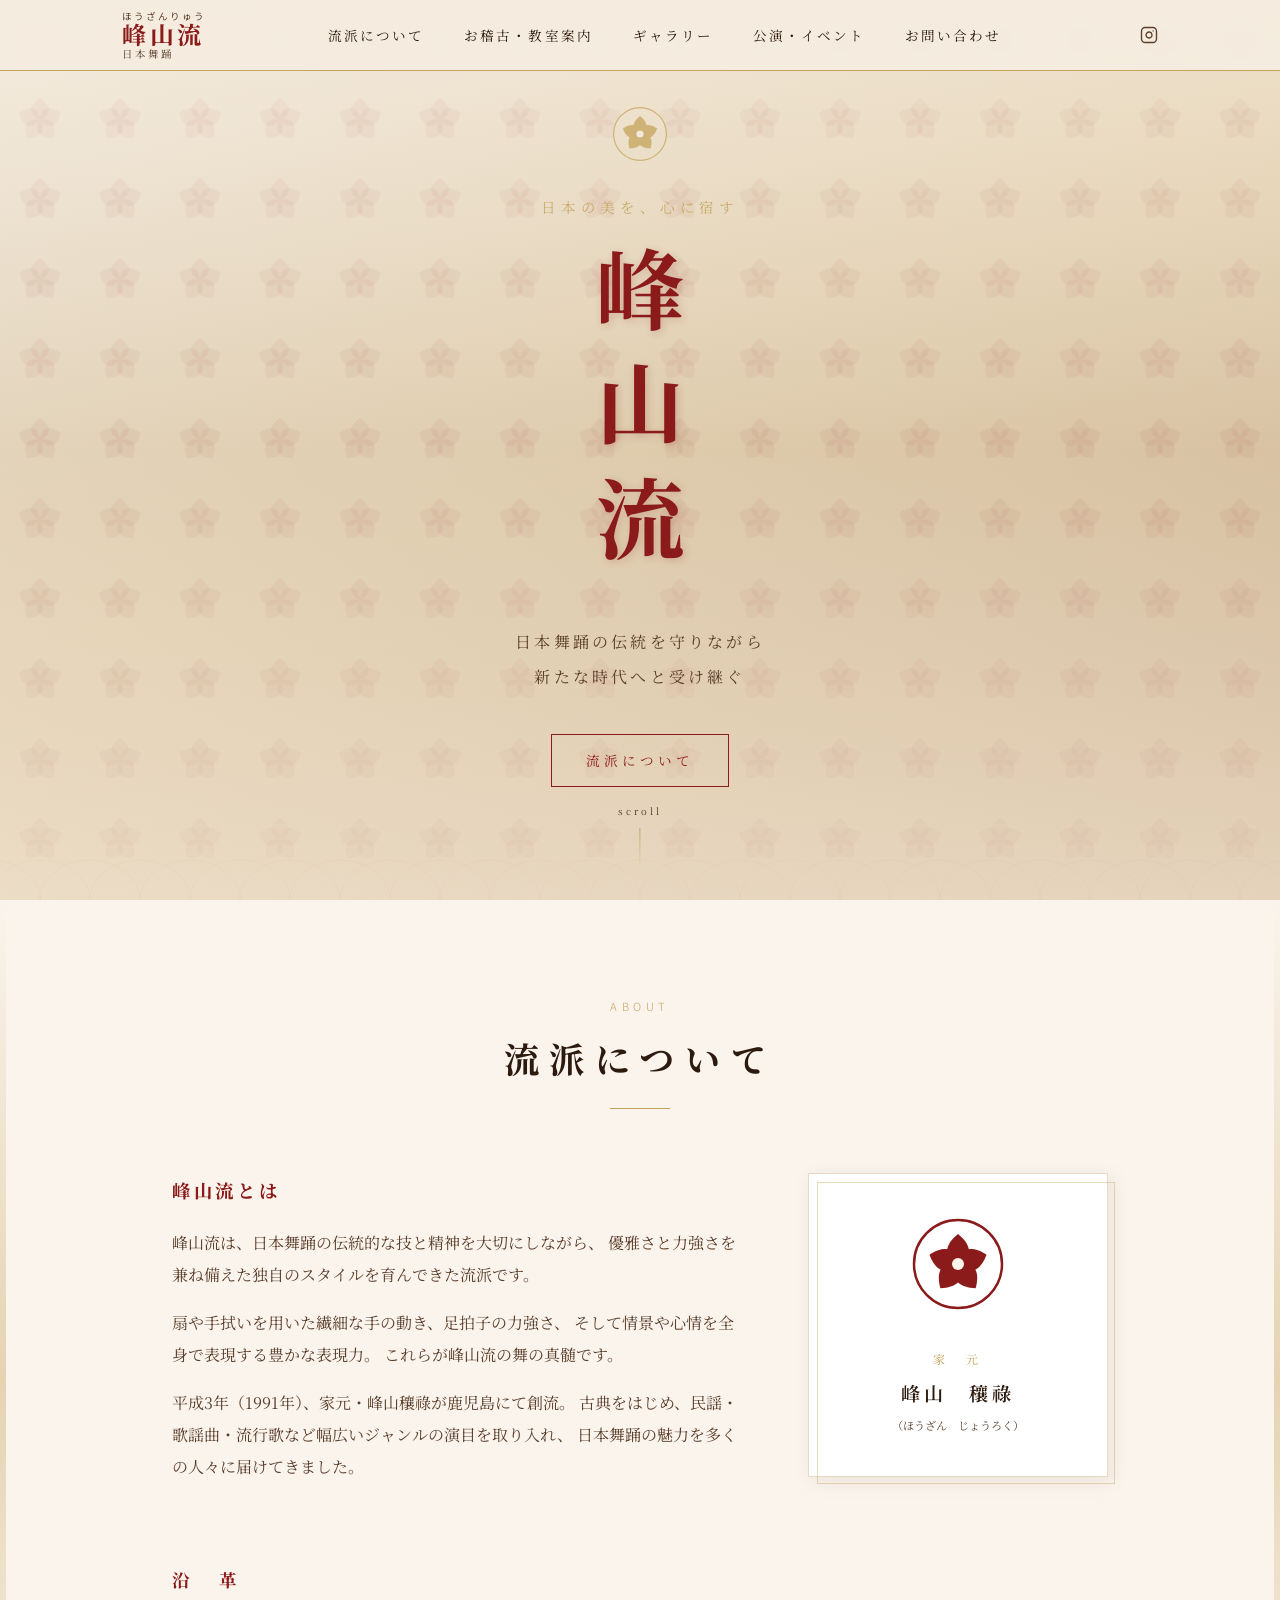
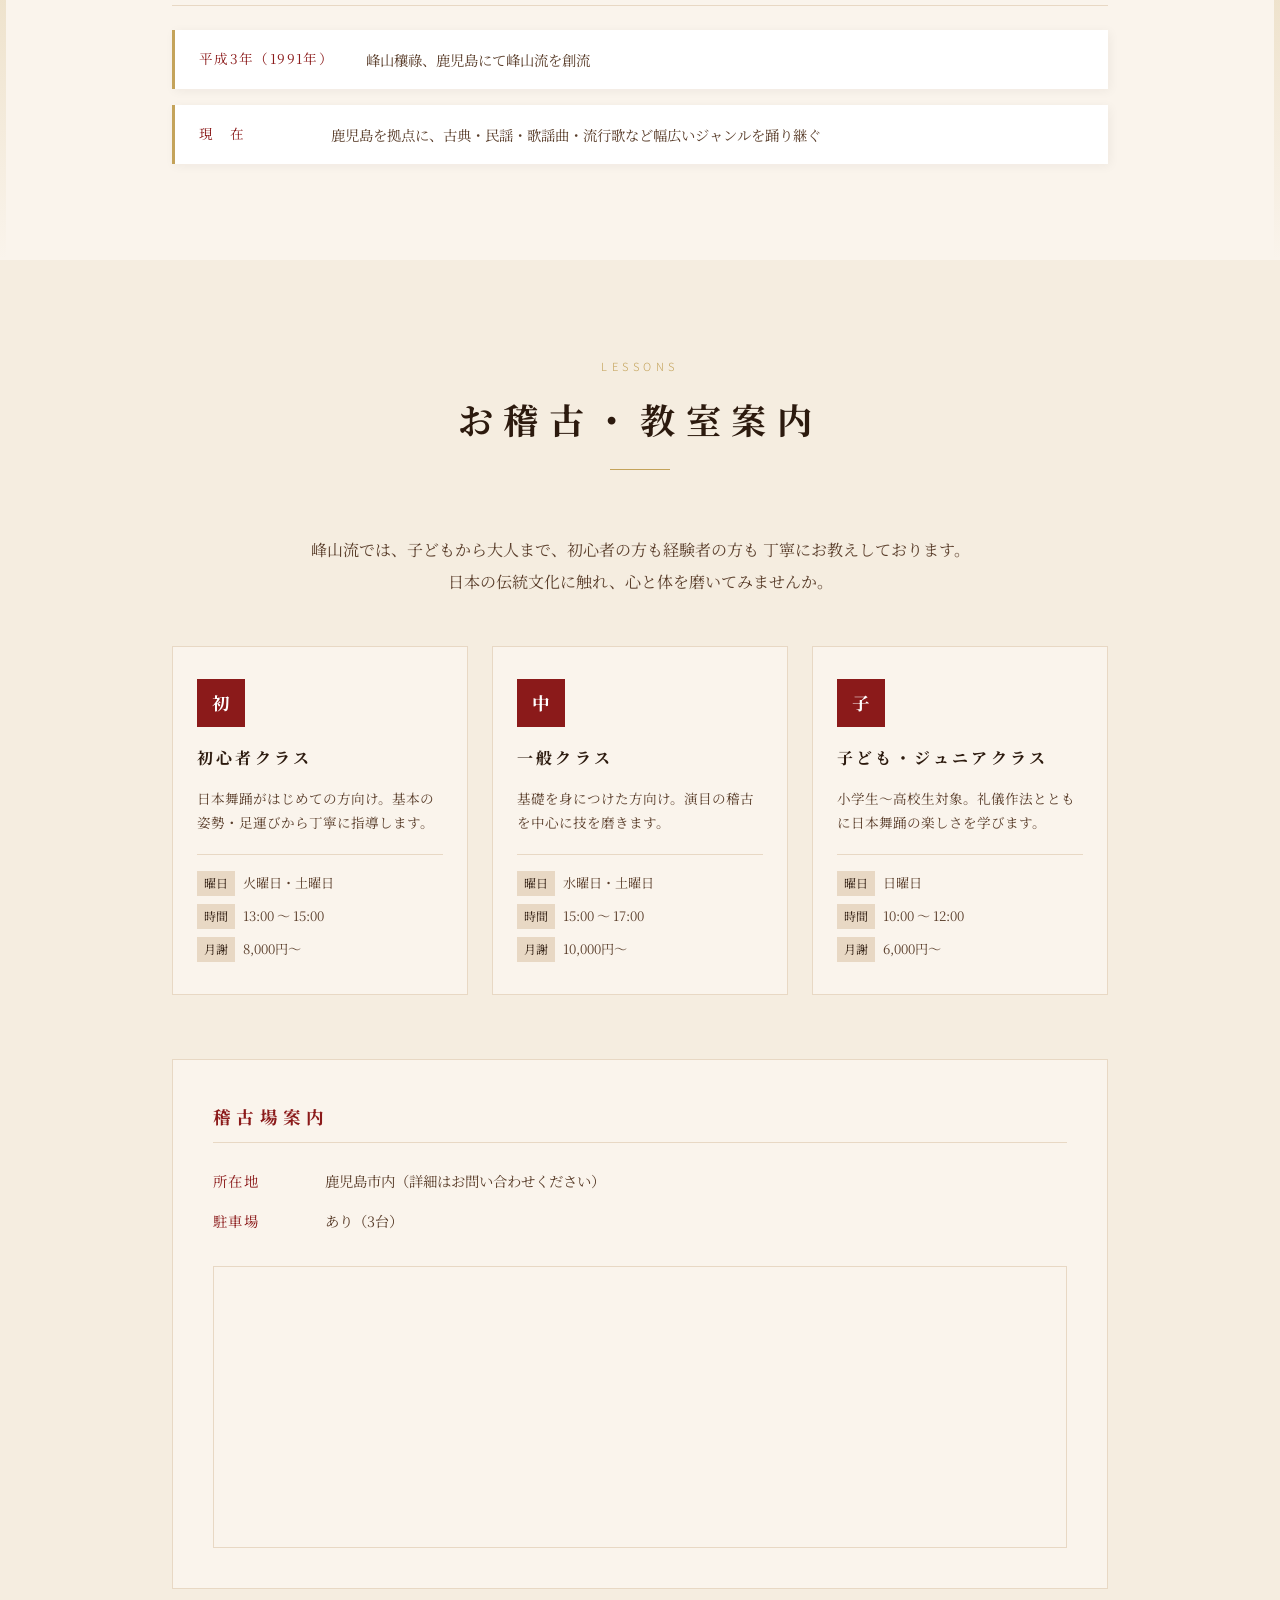
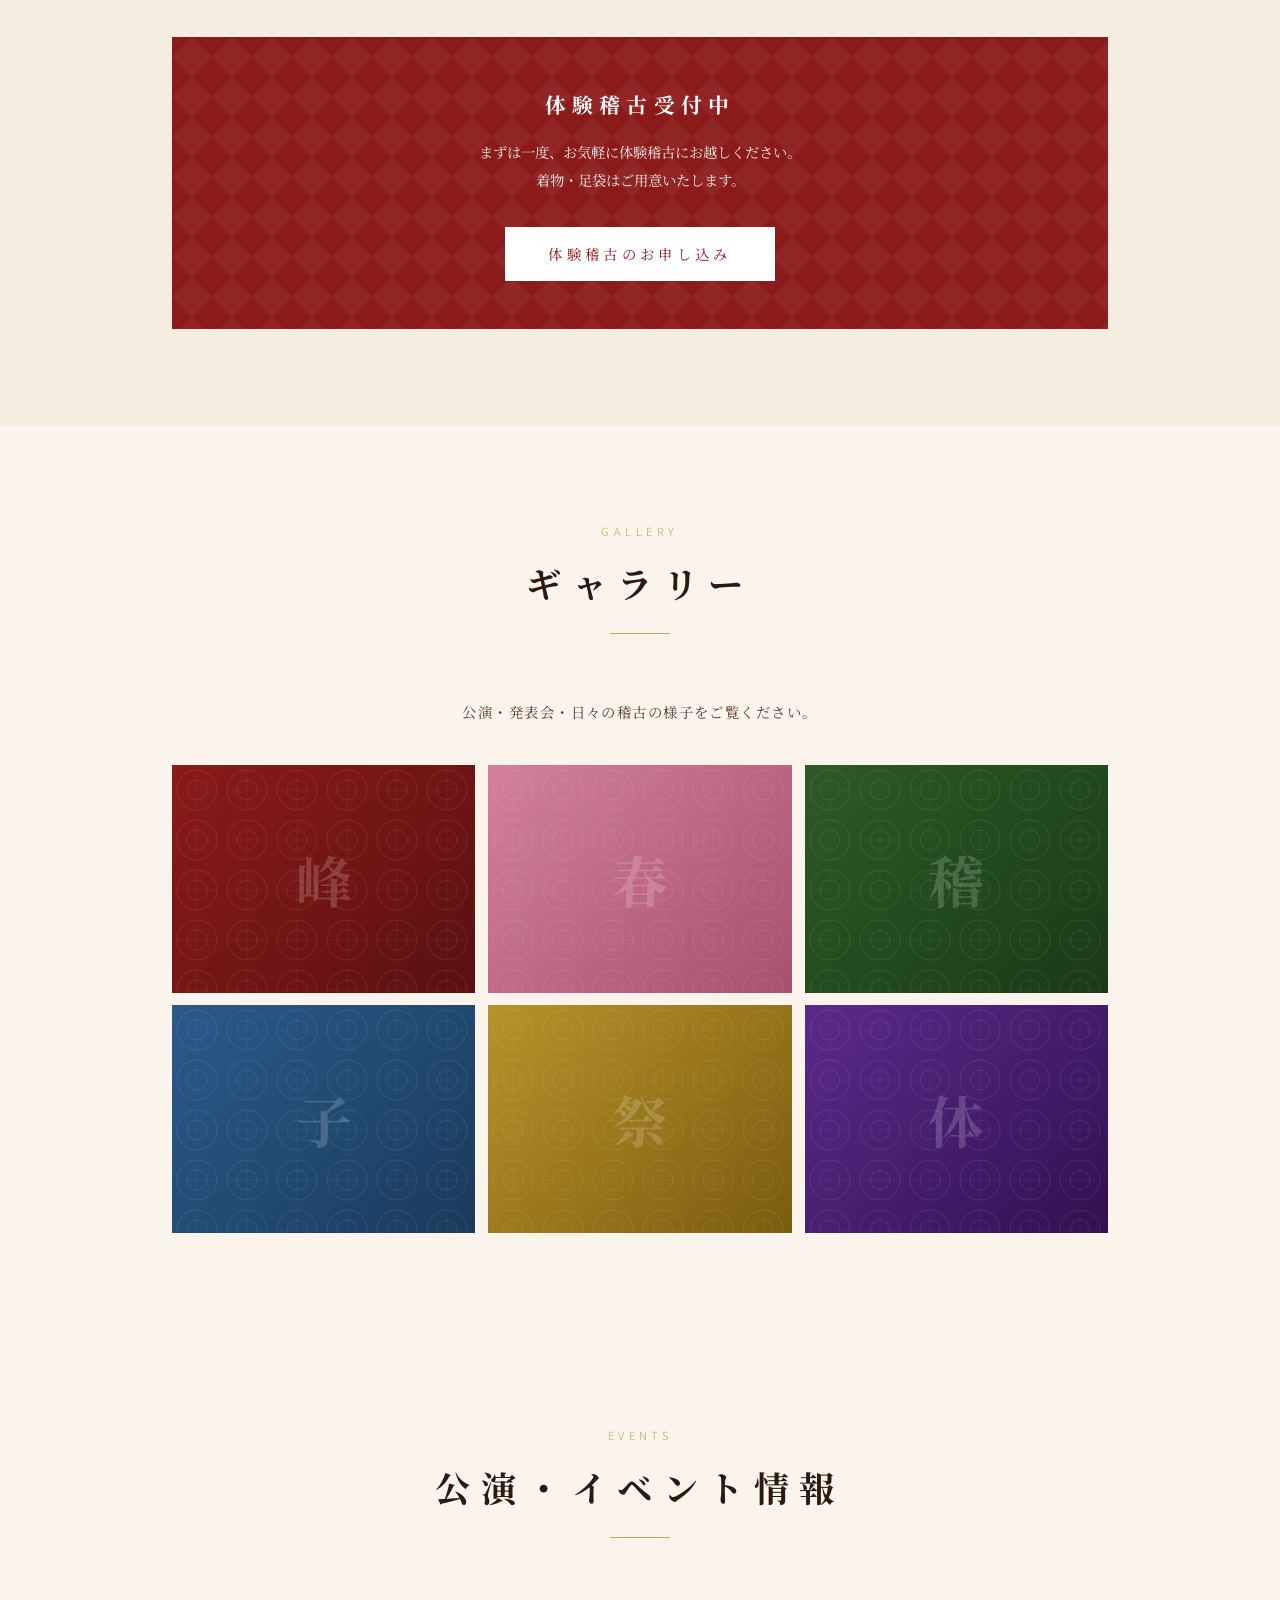
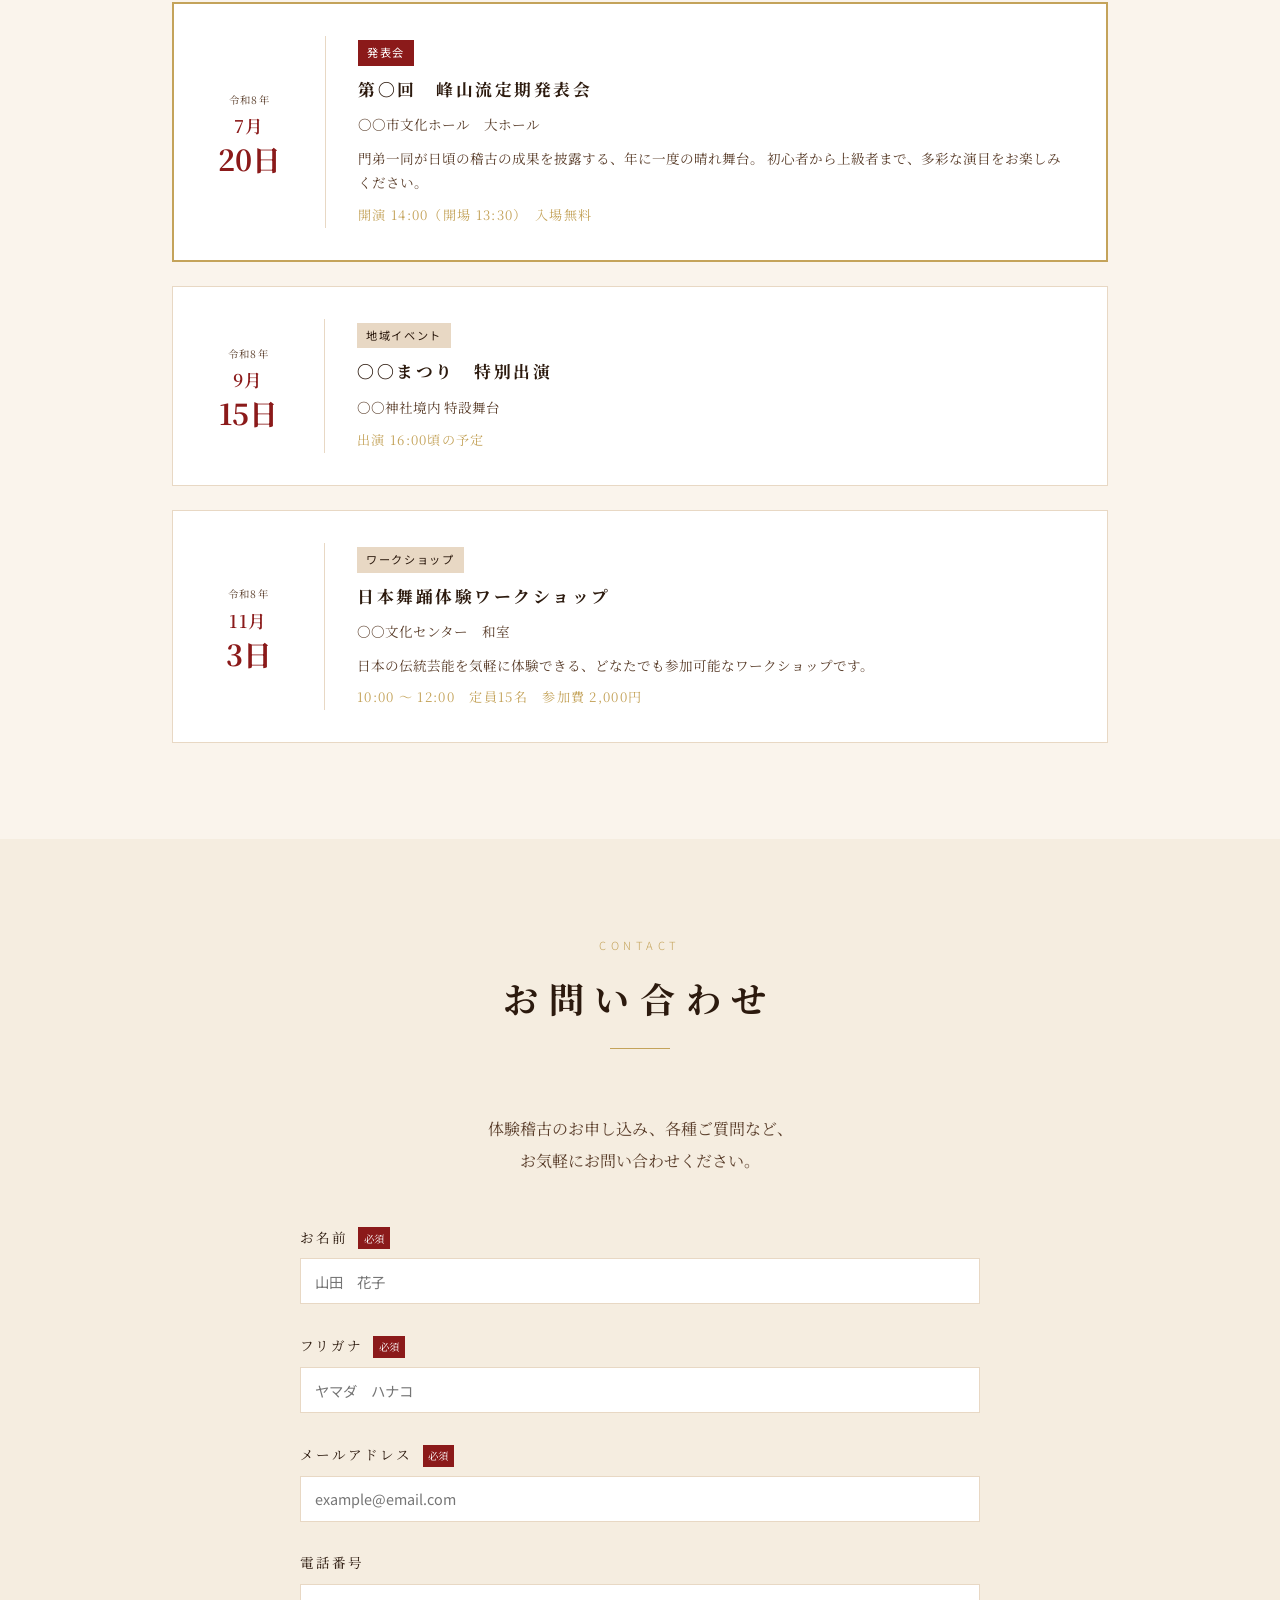
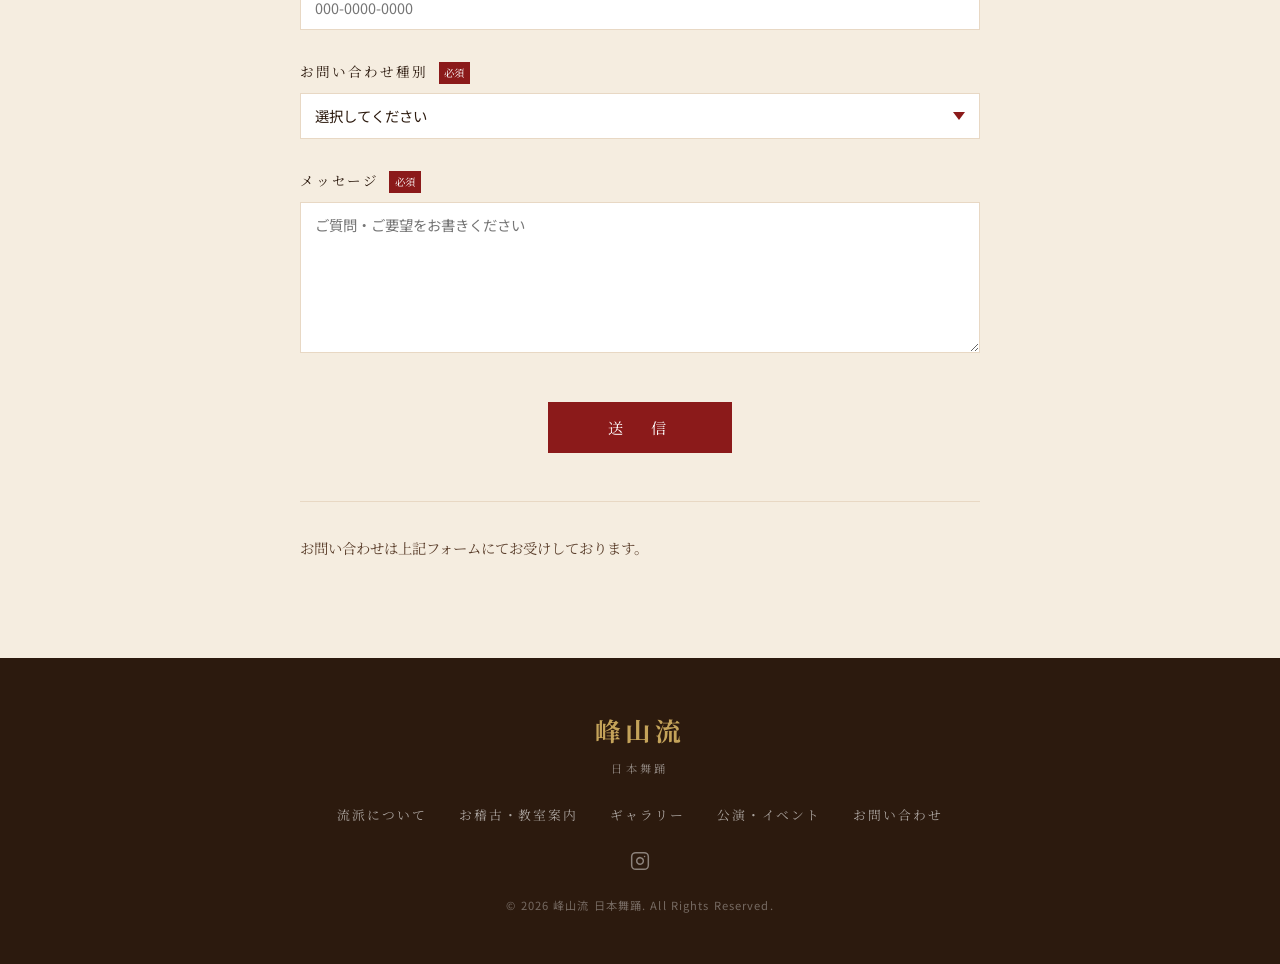
==== index.html @ 21f77f36 "峰山流 日本舞踊 ホームページ 初回公開 Co-Authored-By: Claude Sonnet 4.6 <noreply@anthropic.com>" ====
<!DOCTYPE html>
<html lang="ja">
<head>
  <meta charset="UTF-8">
  <meta name="viewport" content="width=device-width, initial-scale=1.0">
  <title>峰山流 | 日本舞踊</title>
  <link rel="preconnect" href="https://fonts.googleapis.com">
  <link rel="preconnect" href="https://fonts.gstatic.com" crossorigin>
  <link href="https://fonts.googleapis.com/css2?family=Noto+Serif+JP:wght@300;400;600;700&family=Noto+Sans+JP:wght@300;400&display=swap" rel="stylesheet">
  <link rel="stylesheet" href="style.css">
</head>
<body>

  <!-- ナビゲーション -->
  <header class="site-header">
    <div class="header-inner">
      <div class="site-logo">
        <span class="logo-kana">ほうざんりゅう</span>
        <span class="logo-kanji">峰山流</span>
        <span class="logo-sub">日本舞踊</span>
      </div>
      <nav class="site-nav">
        <ul>
          <li><a href="#about">流派について</a></li>
          <li><a href="#lessons">お稽古・教室案内</a></li>
          <li><a href="#gallery">ギャラリー</a></li>
          <li><a href="#events">公演・イベント</a></li>
          <li><a href="#contact">お問い合わせ</a></li>
        </ul>
      </nav>
      <div class="sns-links">
        <a href="https://www.instagram.com/houzanryu_japan/" class="sns-link" aria-label="Instagram" target="_blank" rel="noopener">
          <svg viewBox="0 0 24 24" fill="none" stroke="currentColor" stroke-width="1.8" stroke-linecap="round" stroke-linejoin="round" width="18" height="18" aria-hidden="true"><rect x="2" y="2" width="20" height="20" rx="5" ry="5"/><path d="M16 11.37A4 4 0 1 1 12.63 8 4 4 0 0 1 16 11.37z"/><line x1="17.5" y1="6.5" x2="17.51" y2="6.5"/></svg>
        </a>
      </div>
      <button class="nav-toggle" aria-label="メニュー">
        <span></span><span></span><span></span>
      </button>
    </div>
  </header>

  <!-- ヒーロー -->
  <section class="hero">
    <div class="hero-bg"></div>
    <div class="hero-overlay"></div>
    <div class="hero-content">
      <svg class="hero-mon" viewBox="0 0 100 100" xmlns="http://www.w3.org/2000/svg" aria-hidden="true">
        <!-- 丸に桔梗紋（金） -->
        <circle cx="50" cy="50" r="44" fill="none" stroke="#c4a35a" stroke-width="2"/>
        <g fill="#c4a35a">
          <path d="M50,50 C42,48 30,36 50,20 C70,36 58,48 50,50Z"/>
          <path d="M50,50 C42,48 30,36 50,20 C70,36 58,48 50,50Z" transform="rotate(72,50,50)"/>
          <path d="M50,50 C42,48 30,36 50,20 C70,36 58,48 50,50Z" transform="rotate(144,50,50)"/>
          <path d="M50,50 C42,48 30,36 50,20 C70,36 58,48 50,50Z" transform="rotate(216,50,50)"/>
          <path d="M50,50 C42,48 30,36 50,20 C70,36 58,48 50,50Z" transform="rotate(288,50,50)"/>
        </g>
        <circle cx="50" cy="50" r="6" fill="#f5ede0"/>
      </svg>
      <p class="hero-catch">日本の美を、心に宿す</p>
      <h1 class="hero-title">
        <span class="vertical-text">峰山流</span>
      </h1>
      <p class="hero-desc">日本舞踊の伝統を守りながら<br>新たな時代へと受け継ぐ</p>
      <a href="#about" class="hero-btn">流派について</a>
    </div>
    <div class="scroll-hint">
      <span>scroll</span>
      <div class="scroll-line"></div>
    </div>
  </section>

  <!-- 流派について -->
  <section id="about" class="section section-about">
    <div class="section-deco left"></div>
    <div class="container">
      <div class="section-header">
        <p class="section-en">ABOUT</p>
        <h2 class="section-title">流派について</h2>
        <div class="section-line"></div>
      </div>
      <div class="about-grid">
        <div class="about-text">
          <h3>峰山流とは</h3>
          <p>
            峰山流は、日本舞踊の伝統的な技と精神を大切にしながら、
            優雅さと力強さを兼ね備えた独自のスタイルを育んできた流派です。
          </p>
          <p>
            扇や手拭いを用いた繊細な手の動き、足拍子の力強さ、
            そして情景や心情を全身で表現する豊かな表現力。
            これらが峰山流の舞の真髄です。
          </p>
          <p>
            平成3年（1991年）、家元・峰山穰祿が鹿児島にて創流。
            古典をはじめ、民謡・歌謡曲・流行歌など幅広いジャンルの演目を取り入れ、
            日本舞踊の魅力を多くの人々に届けてきました。
          </p>
        </div>
        <div class="about-visual">
          <div class="about-card">
            <div class="mon-wrap">
              <svg class="mon" viewBox="0 0 100 100" xmlns="http://www.w3.org/2000/svg" aria-label="峰山流家紋 丸に桔梗">
                <!-- 丸に桔梗紋 -->
                <circle cx="50" cy="50" r="44" fill="none" stroke="#8b1a1a" stroke-width="2.5"/>
                <g fill="#8b1a1a">
                  <path d="M50,50 C42,48 30,36 50,20 C70,36 58,48 50,50Z"/>
                  <path d="M50,50 C42,48 30,36 50,20 C70,36 58,48 50,50Z" transform="rotate(72,50,50)"/>
                  <path d="M50,50 C42,48 30,36 50,20 C70,36 58,48 50,50Z" transform="rotate(144,50,50)"/>
                  <path d="M50,50 C42,48 30,36 50,20 C70,36 58,48 50,50Z" transform="rotate(216,50,50)"/>
                  <path d="M50,50 C42,48 30,36 50,20 C70,36 58,48 50,50Z" transform="rotate(288,50,50)"/>
                </g>
                <circle cx="50" cy="50" r="6" fill="#faf4ec"/>
              </svg>
            </div>
            <p class="about-card-text">家　元</p>
            <p class="about-card-name">峰山　穰祿</p>
            <p class="about-card-title">（ほうざん　じょうろく）</p>
          </div>
        </div>
      </div>

      <div class="history-list">
        <h3 class="sub-title">沿　革</h3>
        <ul class="timeline">
          <li>
            <span class="year">平成3年（1991年）</span>
            <span class="event">峰山穰祿、鹿児島にて峰山流を創流</span>
          </li>
          <li>
            <span class="year">現　在</span>
            <span class="event">鹿児島を拠点に、古典・民謡・歌謡曲・流行歌など幅広いジャンルを踊り継ぐ</span>
          </li>
        </ul>
      </div>
    </div>
    <div class="section-deco right"></div>
  </section>

  <!-- お稽古・教室案内 -->
  <section id="lessons" class="section section-lessons">
    <div class="container">
      <div class="section-header">
        <p class="section-en">LESSONS</p>
        <h2 class="section-title">お稽古・教室案内</h2>
        <div class="section-line"></div>
      </div>

      <div class="lesson-intro">
        <p>
          峰山流では、子どもから大人まで、初心者の方も経験者の方も
          丁寧にお教えしております。<br>
          日本の伝統文化に触れ、心と体を磨いてみませんか。
        </p>
      </div>

      <div class="lesson-grid">
        <div class="lesson-card">
          <div class="lesson-icon">初</div>
          <h3>初心者クラス</h3>
          <p>日本舞踊がはじめての方向け。基本の姿勢・足運びから丁寧に指導します。</p>
          <ul class="lesson-detail">
            <li><span class="label">曜日</span>火曜日・土曜日</li>
            <li><span class="label">時間</span>13:00 〜 15:00</li>
            <li><span class="label">月謝</span>8,000円〜</li>
          </ul>
        </div>
        <div class="lesson-card">
          <div class="lesson-icon">中</div>
          <h3>一般クラス</h3>
          <p>基礎を身につけた方向け。演目の稽古を中心に技を磨きます。</p>
          <ul class="lesson-detail">
            <li><span class="label">曜日</span>水曜日・土曜日</li>
            <li><span class="label">時間</span>15:00 〜 17:00</li>
            <li><span class="label">月謝</span>10,000円〜</li>
          </ul>
        </div>
        <div class="lesson-card">
          <div class="lesson-icon">子</div>
          <h3>子ども・ジュニアクラス</h3>
          <p>小学生〜高校生対象。礼儀作法とともに日本舞踊の楽しさを学びます。</p>
          <ul class="lesson-detail">
            <li><span class="label">曜日</span>日曜日</li>
            <li><span class="label">時間</span>10:00 〜 12:00</li>
            <li><span class="label">月謝</span>6,000円〜</li>
          </ul>
        </div>
      </div>

      <div class="dojo-info">
        <h3 class="sub-title">稽古場案内</h3>
        <div class="dojo-detail">
          <div class="dojo-item">
            <span class="dojo-label">所在地</span>
            <span class="dojo-value">鹿児島市内（詳細はお問い合わせください）</span>
          </div>
          <div class="dojo-item">
            <span class="dojo-label">駐車場</span>
            <span class="dojo-value">あり（3台）</span>
          </div>
        </div>
        <!-- 詳細住所が確定したら Google マップ埋め込みURLを差し替えてください -->
        <div class="map-wrap">
          <iframe
            src="https://www.google.com/maps/embed?pb=!1m18!1m12!1m3!1d53951.59948340634!2d130.52262!3d31.59662!2m3!1f0!2f0!3f0!3m2!1i1024!2i768!4f13.1!3m3!1m2!1s0x353e5a9a4a4a4a4b%3A0x1e2f3a4b5c6d7e8f!2z6bep5YWI5bO25biC!5e0!3m2!1sja!2sjp!4v1700000000000!5m2!1sja!2sjp"
            width="100%" height="280" style="border:0;" allowfullscreen loading="lazy"
            referrerpolicy="no-referrer-when-downgrade" title="稽古場アクセスマップ">
          </iframe>
        </div>
      </div>

      <div class="trial-box">
        <h3>体験稽古受付中</h3>
        <p>まずは一度、お気軽に体験稽古にお越しください。<br>着物・足袋はご用意いたします。</p>
        <a href="#contact" class="btn-primary">体験稽古のお申し込み</a>
      </div>
    </div>
  </section>

  <!-- ギャラリー -->
  <section id="gallery" class="section section-gallery">
    <div class="container">
      <div class="section-header">
        <p class="section-en">GALLERY</p>
        <h2 class="section-title">ギャラリー</h2>
        <div class="section-line"></div>
      </div>
      <p class="gallery-intro">公演・発表会・日々の稽古の様子をご覧ください。</p>
      <div class="gallery-grid">

        <div class="gallery-item" data-label="定期発表会" data-desc="門弟一同が日頃の成果を披露する、年に一度の晴れ舞台。">
          <div class="gallery-thumb gt-1">
            <span class="gallery-kana">峰</span>
            <div class="gallery-overlay">
              <span class="gallery-label">定期発表会</span>
              <span class="gallery-plus">＋</span>
            </div>
          </div>
        </div>

        <div class="gallery-item" data-label="春の舞台" data-desc="春の訪れを祝う特別公演。桜吹雪の中で披露した「春の宴」。">
          <div class="gallery-thumb gt-2">
            <span class="gallery-kana">春</span>
            <div class="gallery-overlay">
              <span class="gallery-label">春の舞台</span>
              <span class="gallery-plus">＋</span>
            </div>
          </div>
        </div>

        <div class="gallery-item" data-label="稽古風景" data-desc="日々の稽古の積み重ねが、舞台の美しさを生み出します。">
          <div class="gallery-thumb gt-3">
            <span class="gallery-kana">稽</span>
            <div class="gallery-overlay">
              <span class="gallery-label">稽古風景</span>
              <span class="gallery-plus">＋</span>
            </div>
          </div>
        </div>

        <div class="gallery-item" data-label="子どもクラス" data-desc="小さな踊り手たちの成長を見守る、子どもクラスの様子。">
          <div class="gallery-thumb gt-4">
            <span class="gallery-kana">子</span>
            <div class="gallery-overlay">
              <span class="gallery-label">子どもクラス</span>
              <span class="gallery-plus">＋</span>
            </div>
          </div>
        </div>

        <div class="gallery-item" data-label="祭礼出演" data-desc="地域の祭礼に出演し、伝統の舞を奉納する様子。">
          <div class="gallery-thumb gt-5">
            <span class="gallery-kana">祭</span>
            <div class="gallery-overlay">
              <span class="gallery-label">祭礼出演</span>
              <span class="gallery-plus">＋</span>
            </div>
          </div>
        </div>

        <div class="gallery-item" data-label="体験ワークショップ" data-desc="どなたでも参加できる体験ワークショップ。気軽に日本舞踊に触れていただけます。">
          <div class="gallery-thumb gt-6">
            <span class="gallery-kana">体</span>
            <div class="gallery-overlay">
              <span class="gallery-label">体験ワークショップ</span>
              <span class="gallery-plus">＋</span>
            </div>
          </div>
        </div>

      </div>
    </div>
  </section>

  <!-- ライトボックス -->
  <div class="lightbox" id="lightbox" aria-hidden="true" role="dialog" aria-modal="true" aria-label="ギャラリー拡大表示">
    <div class="lightbox-backdrop"></div>
    <div class="lightbox-inner">
      <button class="lightbox-close" aria-label="閉じる">&times;</button>
      <div class="lightbox-visual"></div>
      <p class="lightbox-label"></p>
      <p class="lightbox-desc"></p>
    </div>
  </div>

  <!-- 公演・イベント情報 -->
  <section id="events" class="section section-events">
    <div class="container">
      <div class="section-header">
        <p class="section-en">EVENTS</p>
        <h2 class="section-title">公演・イベント情報</h2>
        <div class="section-line"></div>
      </div>

      <div class="event-list">
        <article class="event-item featured">
          <div class="event-date-box">
            <span class="event-month">令和8年</span>
            <span class="event-day">7月</span>
            <span class="event-day-num">20日</span>
          </div>
          <div class="event-info">
            <span class="event-tag">発表会</span>
            <h3 class="event-title">第〇回　峰山流定期発表会</h3>
            <p class="event-venue">〇〇市文化ホール　大ホール</p>
            <p class="event-desc">
              門弟一同が日頃の稽古の成果を披露する、年に一度の晴れ舞台。
              初心者から上級者まで、多彩な演目をお楽しみください。
            </p>
            <p class="event-time">開演 14:00（開場 13:30）　入場無料</p>
          </div>
        </article>

        <article class="event-item">
          <div class="event-date-box">
            <span class="event-month">令和8年</span>
            <span class="event-day">9月</span>
            <span class="event-day-num">15日</span>
          </div>
          <div class="event-info">
            <span class="event-tag">地域イベント</span>
            <h3 class="event-title">〇〇まつり　特別出演</h3>
            <p class="event-venue">〇〇神社境内 特設舞台</p>
            <p class="event-time">出演 16:00頃の予定</p>
          </div>
        </article>

        <article class="event-item">
          <div class="event-date-box">
            <span class="event-month">令和8年</span>
            <span class="event-day">11月</span>
            <span class="event-day-num">3日</span>
          </div>
          <div class="event-info">
            <span class="event-tag">ワークショップ</span>
            <h3 class="event-title">日本舞踊体験ワークショップ</h3>
            <p class="event-venue">〇〇文化センター　和室</p>
            <p class="event-desc">
              日本の伝統芸能を気軽に体験できる、どなたでも参加可能なワークショップです。
            </p>
            <p class="event-time">10:00 〜 12:00　定員15名　参加費 2,000円</p>
          </div>
        </article>
      </div>
    </div>
  </section>

  <!-- お問い合わせ -->
  <section id="contact" class="section section-contact">
    <div class="container">
      <div class="section-header">
        <p class="section-en">CONTACT</p>
        <h2 class="section-title">お問い合わせ</h2>
        <div class="section-line"></div>
      </div>

      <div class="contact-intro">
        <p>体験稽古のお申し込み、各種ご質問など、<br>お気軽にお問い合わせください。</p>
      </div>

      <form class="contact-form" action="#" method="post">
        <div class="form-group">
          <label for="name">お名前 <span class="required">必須</span></label>
          <input type="text" id="name" name="name" placeholder="山田　花子" required>
        </div>
        <div class="form-group">
          <label for="kana">フリガナ <span class="required">必須</span></label>
          <input type="text" id="kana" name="kana" placeholder="ヤマダ　ハナコ" required>
        </div>
        <div class="form-group">
          <label for="email">メールアドレス <span class="required">必須</span></label>
          <input type="email" id="email" name="email" placeholder="example@email.com" required>
        </div>
        <div class="form-group">
          <label for="tel">電話番号</label>
          <input type="tel" id="tel" name="tel" placeholder="000-0000-0000">
        </div>
        <div class="form-group">
          <label for="subject">お問い合わせ種別 <span class="required">必須</span></label>
          <select id="subject" name="subject" required>
            <option value="">選択してください</option>
            <option value="trial">体験稽古のお申し込み</option>
            <option value="lesson">お稽古・教室について</option>
            <option value="event">公演・イベントについて</option>
            <option value="other">その他</option>
          </select>
        </div>
        <div class="form-group">
          <label for="message">メッセージ <span class="required">必須</span></label>
          <textarea id="message" name="message" rows="6" placeholder="ご質問・ご要望をお書きください" required></textarea>
        </div>
        <div class="form-group form-submit">
          <button type="submit" class="btn-primary">送　信</button>
        </div>
      </form>

      <div class="contact-info">
        <div class="contact-info-item">
          <span class="ci-value">お問い合わせは上記フォームにてお受けしております。</span>
        </div>
      </div>
    </div>
  </section>

  <!-- フッター -->
  <footer class="site-footer">
    <div class="footer-inner">
      <div class="footer-logo">
        <span class="logo-kanji">峰山流</span>
        <span class="logo-sub">日本舞踊</span>
      </div>
      <nav class="footer-nav">
        <a href="#about">流派について</a>
        <a href="#lessons">お稽古・教室案内</a>
        <a href="#gallery">ギャラリー</a>
        <a href="#events">公演・イベント</a>
        <a href="#contact">お問い合わせ</a>
      </nav>
      <div class="footer-sns">
        <a href="https://www.instagram.com/houzanryu_japan/" aria-label="Instagram" target="_blank" rel="noopener">
          <svg viewBox="0 0 24 24" fill="none" stroke="currentColor" stroke-width="1.8" stroke-linecap="round" stroke-linejoin="round" width="20" height="20" aria-hidden="true"><rect x="2" y="2" width="20" height="20" rx="5" ry="5"/><path d="M16 11.37A4 4 0 1 1 12.63 8 4 4 0 0 1 16 11.37z"/><line x1="17.5" y1="6.5" x2="17.51" y2="6.5"/></svg>
        </a>
      </div>
      <p class="footer-copy">© 2026 峰山流 日本舞踊. All Rights Reserved.</p>
    </div>
  </footer>

  <script src="script.js"></script>
</body>
</html>
---- style.css ----
/* ===== リセット・基本設定 ===== */
*, *::before, *::after {
  box-sizing: border-box;
  margin: 0;
  padding: 0;
}

:root {
  --color-bg: #f5ede0;
  --color-bg-dark: #2c1a0e;
  --color-text: #2c1a0e;
  --color-text-light: #5a3e2b;
  --color-red: #8b1a1a;
  --color-red-light: #a52020;
  --color-gold: #c4a35a;
  --color-gold-light: #d4b86a;
  --color-cream: #faf4ec;
  --color-brown-light: #e8d8c4;
  --font-serif: 'Noto Serif JP', serif;
  --font-sans: 'Noto Sans JP', sans-serif;
}

html {
  scroll-behavior: smooth;
  font-size: 16px;
}

body {
  font-family: var(--font-serif);
  background-color: var(--color-bg);
  color: var(--color-text);
  line-height: 1.9;
  overflow-x: hidden;
}

img { max-width: 100%; display: block; }
a { color: inherit; text-decoration: none; }
ul { list-style: none; }

/* ===== スクロールバー ===== */
::-webkit-scrollbar { width: 6px; }
::-webkit-scrollbar-track { background: var(--color-bg); }
::-webkit-scrollbar-thumb { background: var(--color-gold); border-radius: 3px; }

/* ===== ヘッダー ===== */
.site-header {
  position: fixed;
  top: 0;
  left: 0;
  right: 0;
  z-index: 100;
  background: rgba(245, 237, 224, 0.95);
  backdrop-filter: blur(8px);
  border-bottom: 1px solid var(--color-gold);
  transition: box-shadow 0.3s;
}

.site-header.scrolled {
  box-shadow: 0 2px 20px rgba(44, 26, 14, 0.15);
}

.header-inner {
  max-width: 1100px;
  margin: 0 auto;
  padding: 0 2rem;
  height: 70px;
  display: flex;
  align-items: center;
  justify-content: space-between;
}

.site-logo {
  display: flex;
  flex-direction: column;
  line-height: 1.1;
}

.logo-kana {
  font-size: 0.6rem;
  letter-spacing: 0.2em;
  color: var(--color-text-light);
  font-family: var(--font-sans);
}

.logo-kanji {
  font-size: 1.5rem;
  font-weight: 700;
  letter-spacing: 0.15em;
  color: var(--color-red);
}

.logo-sub {
  font-size: 0.65rem;
  letter-spacing: 0.3em;
  color: var(--color-text-light);
}

.site-nav ul {
  display: flex;
  gap: 2.5rem;
}

.site-nav a {
  font-size: 0.85rem;
  letter-spacing: 0.15em;
  color: var(--color-text);
  position: relative;
  padding-bottom: 3px;
  transition: color 0.3s;
}

.site-nav a::after {
  content: '';
  position: absolute;
  bottom: 0;
  left: 0;
  width: 0;
  height: 1px;
  background: var(--color-red);
  transition: width 0.3s;
}

.site-nav a:hover { color: var(--color-red); }
.site-nav a:hover::after { width: 100%; }

.nav-toggle {
  display: none;
  flex-direction: column;
  gap: 5px;
  background: none;
  border: none;
  cursor: pointer;
  padding: 4px;
}

.nav-toggle span {
  display: block;
  width: 24px;
  height: 2px;
  background: var(--color-text);
  transition: transform 0.3s;
}

/* ===== ヒーロー ===== */
.hero {
  position: relative;
  height: 100vh;
  min-height: 600px;
  display: flex;
  align-items: center;
  justify-content: center;
  overflow: hidden;
}

.hero-bg {
  position: absolute;
  inset: 0;
  /* 背景: 桔梗紋の小花を散らしたパターン */
  background:
    url("data:image/svg+xml,%3Csvg width='80' height='80' viewBox='0 0 80 80' xmlns='http://www.w3.org/2000/svg'%3E%3Cg fill='%238b1a1a' fill-opacity='0.05'%3E%3Cpath d='M40,40 C33,38 24,29 40,18 C56,29 47,38 40,40Z'/%3E%3Cpath d='M40,40 C33,38 24,29 40,18 C56,29 47,38 40,40Z' transform='rotate(72,40,40)'/%3E%3Cpath d='M40,40 C33,38 24,29 40,18 C56,29 47,38 40,40Z' transform='rotate(144,40,40)'/%3E%3Cpath d='M40,40 C33,38 24,29 40,18 C56,29 47,38 40,40Z' transform='rotate(216,40,40)'/%3E%3Cpath d='M40,40 C33,38 24,29 40,18 C56,29 47,38 40,40Z' transform='rotate(288,40,40)'/%3E%3C/g%3E%3C/svg%3E"),
    linear-gradient(160deg, #f5ede0 0%, #e8d5b5 50%, #d4b896 100%);
}

.hero-overlay {
  position: absolute;
  inset: 0;
  background: linear-gradient(
    to bottom,
    rgba(245, 237, 224, 0.3) 0%,
    rgba(44, 26, 14, 0.05) 50%,
    rgba(245, 237, 224, 0.5) 100%
  );
}

/* 青海波パターン装飾 */
.hero-bg::before {
  content: '';
  position: absolute;
  bottom: 0;
  left: 0;
  right: 0;
  height: 200px;
  background: url("data:image/svg+xml,%3Csvg xmlns='http://www.w3.org/2000/svg' width='100' height='50'%3E%3Cellipse cx='50' cy='50' rx='50' ry='40' fill='none' stroke='%238b1a1a' stroke-width='0.8' stroke-opacity='0.12'/%3E%3Cellipse cx='0' cy='50' rx='50' ry='40' fill='none' stroke='%238b1a1a' stroke-width='0.8' stroke-opacity='0.12'/%3E%3Cellipse cx='100' cy='50' rx='50' ry='40' fill='none' stroke='%238b1a1a' stroke-width='0.8' stroke-opacity='0.12'/%3E%3C/svg%3E") repeat-x bottom;
  opacity: 0.6;
}

.hero-content {
  position: relative;
  z-index: 1;
  text-align: center;
  padding: 0 2rem;
}

.hero-catch {
  font-size: 0.9rem;
  letter-spacing: 0.4em;
  color: var(--color-gold);
  margin-bottom: 1.5rem;
  font-weight: 300;
}

.hero-title {
  margin-bottom: 1.5rem;
}

.vertical-text {
  display: inline-block;
  writing-mode: vertical-rl;
  font-size: clamp(3rem, 8vw, 5.5rem);
  font-weight: 700;
  letter-spacing: 0.3em;
  color: var(--color-red);
  text-shadow: 2px 2px 8px rgba(139, 26, 26, 0.2);
  line-height: 1;
}

.hero-desc {
  font-size: 1rem;
  letter-spacing: 0.2em;
  color: var(--color-text-light);
  line-height: 2.2;
  margin-bottom: 2.5rem;
}

.hero-btn {
  display: inline-block;
  padding: 0.9em 2.5em;
  border: 1px solid var(--color-red);
  color: var(--color-red);
  font-family: var(--font-serif);
  font-size: 0.85rem;
  letter-spacing: 0.3em;
  transition: all 0.3s;
  position: relative;
  overflow: hidden;
}

.hero-btn::before {
  content: '';
  position: absolute;
  inset: 0;
  background: var(--color-red);
  transform: translateX(-100%);
  transition: transform 0.3s;
}

.hero-btn:hover { color: white; }
.hero-btn:hover::before { transform: translateX(0); }
.hero-btn span { position: relative; z-index: 1; }

.hero-mon {
  display: block;
  width: 60px;
  height: 60px;
  margin: 0 auto 1.8rem;
  opacity: 0.75;
}

.scroll-hint {
  position: absolute;
  bottom: 2rem;
  left: 50%;
  transform: translateX(-50%);
  display: flex;
  flex-direction: column;
  align-items: center;
  gap: 0.5rem;
  color: var(--color-text-light);
  font-size: 0.6rem;
  letter-spacing: 0.3em;
}

.scroll-line {
  width: 1px;
  height: 40px;
  background: linear-gradient(to bottom, var(--color-gold), transparent);
  animation: scrollLine 1.8s ease-in-out infinite;
}

@keyframes scrollLine {
  0% { transform: scaleY(0); transform-origin: top; }
  50% { transform: scaleY(1); transform-origin: top; }
  51% { transform: scaleY(1); transform-origin: bottom; }
  100% { transform: scaleY(0); transform-origin: bottom; }
}

/* ===== セクション共通 ===== */
.section {
  padding: 6rem 0;
  position: relative;
}

.container {
  max-width: 1000px;
  margin: 0 auto;
  padding: 0 2rem;
}

.section-header {
  text-align: center;
  margin-bottom: 4rem;
}

.section-en {
  font-size: 0.7rem;
  letter-spacing: 0.4em;
  color: var(--color-gold);
  font-family: var(--font-sans);
  font-weight: 300;
  margin-bottom: 0.5rem;
}

.section-title {
  font-size: clamp(1.6rem, 4vw, 2.2rem);
  font-weight: 700;
  letter-spacing: 0.3em;
  color: var(--color-text);
}

.section-line {
  width: 60px;
  height: 1px;
  background: var(--color-gold);
  margin: 1rem auto 0;
}

.sub-title {
  font-size: 1.1rem;
  letter-spacing: 0.3em;
  color: var(--color-red);
  margin-bottom: 1.5rem;
  padding-bottom: 0.5rem;
  border-bottom: 1px solid var(--color-brown-light);
}

/* ===== 流派について ===== */
.section-about {
  background: var(--color-cream);
}

.section-deco {
  position: absolute;
  top: 0;
  bottom: 0;
  width: 6px;
  background: linear-gradient(to bottom, transparent, var(--color-gold), transparent);
  opacity: 0.4;
}

.section-deco.left { left: 0; }
.section-deco.right { right: 0; }

.about-grid {
  display: grid;
  grid-template-columns: 1fr 300px;
  gap: 4rem;
  align-items: start;
  margin-bottom: 4rem;
}

.about-text h3 {
  font-size: 1.15rem;
  letter-spacing: 0.2em;
  color: var(--color-red);
  margin-bottom: 1.2rem;
}

.about-text p {
  color: var(--color-text-light);
  margin-bottom: 1rem;
  line-height: 2;
}

.about-card {
  background: white;
  border: 1px solid var(--color-brown-light);
  padding: 2.5rem 2rem;
  text-align: center;
  box-shadow: 4px 4px 20px rgba(44, 26, 14, 0.08);
  position: relative;
}

.about-card::before {
  content: '';
  position: absolute;
  top: 8px;
  left: 8px;
  right: -8px;
  bottom: -8px;
  border: 1px solid var(--color-gold);
  opacity: 0.4;
  pointer-events: none;
}

.mon-wrap { margin-bottom: 1.5rem; }

.mon {
  width: 100px;
  height: 100px;
  margin: 0 auto;
}

.about-card-text {
  font-size: 0.75rem;
  letter-spacing: 0.4em;
  color: var(--color-gold);
  margin-bottom: 0.3rem;
}

.about-card-name {
  font-size: 1.2rem;
  letter-spacing: 0.2em;
  font-weight: 600;
  color: var(--color-text);
}

.about-card-title {
  font-size: 0.7rem;
  color: var(--color-text-light);
  margin-top: 0.2rem;
}

.timeline {
  display: flex;
  flex-direction: column;
  gap: 1rem;
}

.timeline li {
  display: flex;
  gap: 2rem;
  padding: 1rem 1.5rem;
  background: white;
  border-left: 3px solid var(--color-gold);
  box-shadow: 2px 2px 10px rgba(44, 26, 14, 0.05);
}

.timeline .year {
  font-size: 0.85rem;
  color: var(--color-red);
  letter-spacing: 0.1em;
  white-space: nowrap;
  min-width: 100px;
}

.timeline .event {
  font-size: 0.9rem;
  color: var(--color-text-light);
}

/* ===== お稽古・教室案内 ===== */
.section-lessons {
  background: var(--color-bg);
}

.lesson-intro {
  text-align: center;
  color: var(--color-text-light);
  margin-bottom: 3rem;
  line-height: 2;
}

.lesson-grid {
  display: grid;
  grid-template-columns: repeat(3, 1fr);
  gap: 1.5rem;
  margin-bottom: 4rem;
}

.lesson-card {
  background: var(--color-cream);
  border: 1px solid var(--color-brown-light);
  padding: 2rem 1.5rem;
  transition: transform 0.3s, box-shadow 0.3s;
  position: relative;
}

.lesson-card:hover {
  transform: translateY(-4px);
  box-shadow: 0 8px 30px rgba(44, 26, 14, 0.12);
}

.lesson-icon {
  width: 48px;
  height: 48px;
  background: var(--color-red);
  color: white;
  display: flex;
  align-items: center;
  justify-content: center;
  font-size: 1.1rem;
  font-weight: 700;
  letter-spacing: 0.05em;
  margin-bottom: 1rem;
}

.lesson-card h3 {
  font-size: 1rem;
  letter-spacing: 0.2em;
  margin-bottom: 0.8rem;
  color: var(--color-text);
}

.lesson-card > p {
  font-size: 0.85rem;
  color: var(--color-text-light);
  margin-bottom: 1.2rem;
  line-height: 1.8;
}

.lesson-detail {
  border-top: 1px solid var(--color-brown-light);
  padding-top: 1rem;
  display: flex;
  flex-direction: column;
  gap: 0.5rem;
}

.lesson-detail li {
  font-size: 0.82rem;
  color: var(--color-text-light);
  display: flex;
  gap: 0.5rem;
}

.lesson-detail .label {
  background: var(--color-brown-light);
  color: var(--color-text);
  padding: 0.1em 0.6em;
  font-size: 0.75rem;
  white-space: nowrap;
}

.dojo-info {
  background: var(--color-cream);
  border: 1px solid var(--color-brown-light);
  padding: 2.5rem;
  margin-bottom: 3rem;
}

.dojo-detail {
  display: flex;
  flex-direction: column;
  gap: 0.8rem;
  margin-bottom: 2rem;
}

.dojo-item {
  display: flex;
  gap: 2rem;
  font-size: 0.9rem;
}

.dojo-label {
  color: var(--color-red);
  letter-spacing: 0.1em;
  white-space: nowrap;
  min-width: 80px;
}

.dojo-value {
  color: var(--color-text-light);
}

.map-placeholder {
  background: var(--color-brown-light);
  height: 200px;
  display: flex;
  flex-direction: column;
  align-items: center;
  justify-content: center;
  color: var(--color-text-light);
  font-size: 0.85rem;
  letter-spacing: 0.1em;
  gap: 0.3rem;
}

.map-placeholder span {
  font-size: 0.75rem;
  opacity: 0.7;
}

.trial-box {
  background: var(--color-red);
  color: white;
  text-align: center;
  padding: 3rem 2rem;
  position: relative;
  overflow: hidden;
}

.trial-box::before {
  content: '';
  position: absolute;
  inset: 0;
  background: url("data:image/svg+xml,%3Csvg width='40' height='40' viewBox='0 0 40 40' xmlns='http://www.w3.org/2000/svg'%3E%3Cg fill='white' fill-opacity='0.05'%3E%3Cpath d='M20 0 L40 20 L20 40 L0 20 Z'/%3E%3C/g%3E%3C/svg%3E") repeat;
}

.trial-box h3 {
  position: relative;
  font-size: 1.3rem;
  letter-spacing: 0.3em;
  margin-bottom: 0.8rem;
}

.trial-box p {
  position: relative;
  font-size: 0.9rem;
  opacity: 0.9;
  margin-bottom: 2rem;
  line-height: 2;
}

/* ===== ボタン共通 ===== */
.btn-primary {
  display: inline-block;
  position: relative;
  padding: 0.9em 3em;
  background: white;
  color: var(--color-red);
  font-family: var(--font-serif);
  font-size: 0.9rem;
  letter-spacing: 0.3em;
  border: none;
  cursor: pointer;
  transition: all 0.3s;
  z-index: 0;
}

.btn-primary:hover {
  background: var(--color-bg-dark);
  color: white;
}

/* ===== 公演・イベント ===== */
.section-events {
  background: var(--color-cream);
}

.event-list {
  display: flex;
  flex-direction: column;
  gap: 1.5rem;
}

.event-item {
  display: grid;
  grid-template-columns: 120px 1fr;
  gap: 2rem;
  background: white;
  border: 1px solid var(--color-brown-light);
  padding: 2rem;
  transition: box-shadow 0.3s;
}

.event-item:hover {
  box-shadow: 0 4px 20px rgba(44, 26, 14, 0.1);
}

.event-item.featured {
  border-color: var(--color-gold);
  border-width: 2px;
}

.event-date-box {
  display: flex;
  flex-direction: column;
  align-items: center;
  justify-content: center;
  text-align: center;
  border-right: 1px solid var(--color-brown-light);
  padding-right: 2rem;
}

.event-month {
  font-size: 0.65rem;
  letter-spacing: 0.1em;
  color: var(--color-text-light);
}

.event-day {
  font-size: 1.1rem;
  font-weight: 600;
  color: var(--color-red);
  letter-spacing: 0.1em;
}

.event-day-num {
  font-size: 1.8rem;
  font-weight: 700;
  color: var(--color-red);
  line-height: 1.1;
}

.event-tag {
  display: inline-block;
  background: var(--color-brown-light);
  color: var(--color-text);
  font-size: 0.7rem;
  letter-spacing: 0.15em;
  padding: 0.2em 0.8em;
  margin-bottom: 0.5rem;
  font-family: var(--font-sans);
}

.event-item.featured .event-tag {
  background: var(--color-red);
  color: white;
}

.event-title {
  font-size: 1.05rem;
  letter-spacing: 0.15em;
  margin-bottom: 0.4rem;
}

.event-venue {
  font-size: 0.85rem;
  color: var(--color-text-light);
  margin-bottom: 0.5rem;
}

.event-desc {
  font-size: 0.85rem;
  color: var(--color-text-light);
  line-height: 1.8;
  margin-bottom: 0.5rem;
}

.event-time {
  font-size: 0.82rem;
  color: var(--color-gold);
  letter-spacing: 0.1em;
}

/* ===== お問い合わせ ===== */
.section-contact {
  background: var(--color-bg);
}

.contact-intro {
  text-align: center;
  color: var(--color-text-light);
  margin-bottom: 3rem;
  line-height: 2;
}

.contact-form {
  max-width: 680px;
  margin: 0 auto 3rem;
}

.form-group {
  margin-bottom: 1.8rem;
}

.form-group label {
  display: block;
  font-size: 0.85rem;
  letter-spacing: 0.15em;
  margin-bottom: 0.5rem;
  color: var(--color-text);
}

.required {
  display: inline-block;
  background: var(--color-red);
  color: white;
  font-size: 0.65rem;
  padding: 0.1em 0.5em;
  margin-left: 0.5em;
  letter-spacing: 0.05em;
}

.form-group input,
.form-group select,
.form-group textarea {
  width: 100%;
  padding: 0.8em 1em;
  background: white;
  border: 1px solid var(--color-brown-light);
  font-family: var(--font-sans);
  font-size: 0.9rem;
  color: var(--color-text);
  transition: border-color 0.3s;
  -webkit-appearance: none;
  appearance: none;
  border-radius: 0;
}

.form-group select {
  background-image: url("data:image/svg+xml,%3Csvg xmlns='http://www.w3.org/2000/svg' width='12' height='8'%3E%3Cpath d='M6 8L0 0h12z' fill='%238b1a1a'/%3E%3C/svg%3E");
  background-repeat: no-repeat;
  background-position: right 1em center;
  padding-right: 2.5em;
}

.form-group input:focus,
.form-group select:focus,
.form-group textarea:focus {
  outline: none;
  border-color: var(--color-red);
}

.form-group textarea { resize: vertical; }

.form-submit {
  text-align: center;
  margin-top: 2.5rem;
}

.form-submit .btn-primary {
  background: var(--color-red);
  color: white;
  padding: 1em 4em;
  font-size: 0.95rem;
  letter-spacing: 0.4em;
  border: none;
  cursor: pointer;
}

.form-submit .btn-primary:hover {
  background: var(--color-bg-dark);
}

.contact-info {
  max-width: 680px;
  margin: 0 auto;
  border-top: 1px solid var(--color-brown-light);
  padding-top: 2rem;
  display: flex;
  gap: 3rem;
  flex-wrap: wrap;
}

.contact-info-item {
  display: flex;
  flex-direction: column;
  gap: 0.3rem;
}

.ci-label {
  font-size: 0.75rem;
  letter-spacing: 0.2em;
  color: var(--color-gold);
}

.ci-value {
  font-size: 0.9rem;
  color: var(--color-text-light);
}

/* ===== フッター ===== */
.site-footer {
  background: var(--color-bg-dark);
  color: rgba(255, 255, 255, 0.8);
  padding: 3rem 2rem;
}

.footer-inner {
  max-width: 1000px;
  margin: 0 auto;
  text-align: center;
  display: flex;
  flex-direction: column;
  align-items: center;
  gap: 1.5rem;
}

.footer-logo {
  display: flex;
  flex-direction: column;
  align-items: center;
}

.footer-logo .logo-kanji {
  font-size: 1.6rem;
  color: var(--color-gold);
}

.footer-logo .logo-sub {
  font-size: 0.7rem;
  letter-spacing: 0.3em;
  color: rgba(255, 255, 255, 0.5);
  margin-top: 0.2rem;
}

.footer-nav {
  display: flex;
  gap: 2rem;
  flex-wrap: wrap;
  justify-content: center;
}

.footer-nav a {
  font-size: 0.8rem;
  letter-spacing: 0.15em;
  color: rgba(255, 255, 255, 0.6);
  transition: color 0.3s;
}

.footer-nav a:hover { color: var(--color-gold); }

.footer-copy {
  font-size: 0.7rem;
  letter-spacing: 0.1em;
  color: rgba(255, 255, 255, 0.35);
  font-family: var(--font-sans);
}

/* ===== ギャラリー ===== */
.section-gallery {
  background: var(--color-cream);
}

.gallery-intro {
  text-align: center;
  color: var(--color-text-light);
  margin-bottom: 2.5rem;
  font-size: 0.9rem;
  letter-spacing: 0.1em;
}

.gallery-grid {
  display: grid;
  grid-template-columns: repeat(3, 1fr);
  gap: 0.8rem;
}

.gallery-item {
  cursor: pointer;
  overflow: hidden;
}

.gallery-thumb {
  position: relative;
  padding-top: 75%;
  overflow: hidden;
  transition: transform 0.4s ease;
}

.gallery-item:hover .gallery-thumb {
  transform: scale(1.04);
}

.gallery-kana {
  position: absolute;
  top: 50%;
  left: 50%;
  transform: translate(-50%, -50%);
  font-family: var(--font-serif);
  font-size: 3.5rem;
  font-weight: 700;
  color: rgba(255, 255, 255, 0.18);
  line-height: 1;
  user-select: none;
  pointer-events: none;
  z-index: 1;
}

.gallery-overlay {
  position: absolute;
  inset: 0;
  display: flex;
  flex-direction: column;
  align-items: center;
  justify-content: flex-end;
  padding: 1.2rem;
  background: linear-gradient(to top, rgba(44, 26, 14, 0.78) 0%, transparent 65%);
  opacity: 0;
  transition: opacity 0.3s;
  z-index: 2;
}

.gallery-item:hover .gallery-overlay {
  opacity: 1;
}

.gallery-label {
  color: white;
  font-size: 0.85rem;
  letter-spacing: 0.2em;
  font-family: var(--font-serif);
  display: block;
  margin-bottom: 0.3rem;
}

.gallery-plus {
  color: var(--color-gold);
  font-size: 1rem;
  line-height: 1;
}

/* 各サムネイルの背景 */
.gt-1 { background: linear-gradient(135deg, #8b1a1a 0%, #5a1010 100%); }
.gt-2 { background: linear-gradient(135deg, #d4809a 0%, #a85070 100%); }
.gt-3 { background: linear-gradient(135deg, #2d5a27 0%, #1a3a16 100%); }
.gt-4 { background: linear-gradient(135deg, #2a5a8b 0%, #1a3a5a 100%); }
.gt-5 { background: linear-gradient(135deg, #b8922a 0%, #7a5c10 100%); }
.gt-6 { background: linear-gradient(135deg, #5a2a8b 0%, #321050 100%); }

/* 和柄パターンオーバーレイ */
.gt-1::before, .gt-2::before, .gt-3::before,
.gt-4::before, .gt-5::before, .gt-6::before {
  content: '';
  position: absolute;
  inset: 0;
  background-image: url("data:image/svg+xml,%3Csvg xmlns='http://www.w3.org/2000/svg' width='50' height='50'%3E%3Ccircle cx='25' cy='25' r='20' fill='none' stroke='white' stroke-width='0.7' stroke-opacity='0.12'/%3E%3Ccircle cx='25' cy='25' r='10' fill='none' stroke='white' stroke-width='0.7' stroke-opacity='0.12'/%3E%3Cline x1='25' y1='5' x2='25' y2='45' stroke='white' stroke-width='0.5' stroke-opacity='0.08'/%3E%3Cline x1='5' y1='25' x2='45' y2='25' stroke='white' stroke-width='0.5' stroke-opacity='0.08'/%3E%3C/svg%3E");
  background-repeat: repeat;
  z-index: 0;
}

/* ===== ライトボックス ===== */
.lightbox {
  position: fixed;
  inset: 0;
  z-index: 500;
  display: flex;
  align-items: center;
  justify-content: center;
  opacity: 0;
  pointer-events: none;
  transition: opacity 0.3s;
}

.lightbox.open {
  opacity: 1;
  pointer-events: auto;
}

.lightbox-backdrop {
  position: absolute;
  inset: 0;
  background: rgba(30, 15, 5, 0.9);
  cursor: pointer;
}

.lightbox-inner {
  position: relative;
  z-index: 1;
  max-width: 540px;
  width: 90%;
  text-align: center;
}

.lightbox-close {
  position: absolute;
  top: -2.8rem;
  right: -0.5rem;
  background: none;
  border: none;
  color: rgba(255, 255, 255, 0.65);
  font-size: 2.2rem;
  cursor: pointer;
  line-height: 1;
  padding: 0.2rem 0.6rem;
  transition: color 0.2s;
}

.lightbox-close:hover { color: white; }

.lightbox-visual {
  position: relative;
  width: 100%;
  padding-top: 66%;
  overflow: hidden;
  margin-bottom: 1.2rem;
  border: 1px solid rgba(196, 163, 90, 0.35);
}

.lightbox-visual::after {
  content: attr(data-kana);
  position: absolute;
  top: 50%;
  left: 50%;
  transform: translate(-50%, -50%);
  font-family: var(--font-serif);
  font-size: 6rem;
  font-weight: 700;
  color: rgba(255, 255, 255, 0.15);
  line-height: 1;
  pointer-events: none;
  z-index: 1;
}

.lightbox-label {
  color: var(--color-gold);
  font-size: 1.05rem;
  letter-spacing: 0.3em;
  margin-bottom: 0.6rem;
}

.lightbox-desc {
  color: rgba(255, 255, 255, 0.7);
  font-size: 0.85rem;
  letter-spacing: 0.1em;
  line-height: 1.9;
}

/* ===== SNSリンク ===== */
.sns-links {
  display: flex;
  gap: 0.8rem;
  align-items: center;
  margin-left: 1rem;
}

.sns-link {
  color: var(--color-text-light);
  display: flex;
  align-items: center;
  justify-content: center;
  transition: color 0.3s, transform 0.2s;
  line-height: 0;
}

.sns-link:hover {
  color: var(--color-red);
  transform: translateY(-1px);
}

.footer-sns {
  display: flex;
  gap: 1.4rem;
  align-items: center;
}

.footer-sns a {
  color: rgba(255, 255, 255, 0.45);
  display: flex;
  align-items: center;
  justify-content: center;
  transition: color 0.3s, transform 0.2s;
  line-height: 0;
}

.footer-sns a:hover {
  color: var(--color-gold);
  transform: translateY(-2px);
}

/* ===== 地図 ===== */
.map-wrap {
  overflow: hidden;
  border: 1px solid var(--color-brown-light);
}

.map-wrap iframe {
  display: block;
  width: 100%;
  height: 280px;
  border: 0;
  vertical-align: bottom;
}

/* ===== アニメーション ===== */
.fade-in {
  opacity: 0;
  transform: translateY(20px);
  transition: opacity 0.7s ease, transform 0.7s ease;
}

.fade-in.visible {
  opacity: 1;
  transform: translateY(0);
}

/* ===== レスポンシブ ===== */
@media (max-width: 900px) {
  .about-grid {
    grid-template-columns: 1fr;
  }

  .about-visual {
    display: flex;
    justify-content: center;
  }

  .about-card {
    max-width: 280px;
  }

  .lesson-grid {
    grid-template-columns: 1fr;
    max-width: 480px;
    margin-left: auto;
    margin-right: auto;
  }

  .gallery-grid {
    grid-template-columns: repeat(2, 1fr);
  }
}

@media (max-width: 768px) {
  .site-nav {
    display: none;
    position: fixed;
    top: 70px;
    left: 0;
    right: 0;
    background: var(--color-cream);
    padding: 1.5rem 2rem;
    border-bottom: 1px solid var(--color-brown-light);
    box-shadow: 0 4px 20px rgba(44, 26, 14, 0.1);
  }

  .site-nav.open {
    display: block;
  }

  .site-nav ul {
    flex-direction: column;
    gap: 1rem;
  }

  .site-nav a {
    font-size: 1rem;
  }

  .nav-toggle {
    display: flex;
  }

  .hero-catch {
    font-size: 0.75rem;
  }

  .vertical-text {
    font-size: clamp(2.5rem, 10vw, 4rem);
  }

  .event-item {
    grid-template-columns: 1fr;
  }

  .event-date-box {
    border-right: none;
    border-bottom: 1px solid var(--color-brown-light);
    padding-right: 0;
    padding-bottom: 1rem;
    flex-direction: row;
    gap: 0.5rem;
    justify-content: flex-start;
  }

  .event-day-num { font-size: 1.2rem; }

  .timeline li {
    flex-direction: column;
    gap: 0.3rem;
  }

  .contact-info {
    flex-direction: column;
    gap: 1.5rem;
  }

  .section { padding: 4rem 0; }
}

@media (max-width: 480px) {
  .header-inner { padding: 0 1rem; }
  .container { padding: 0 1rem; }
  .dojo-item { flex-direction: column; gap: 0.2rem; }
  .footer-nav { gap: 1rem; }
  .gallery-grid { gap: 0.5rem; }
  .gallery-kana { font-size: 2.5rem; }
  .sns-links { margin-left: 0.4rem; gap: 0.5rem; }
}
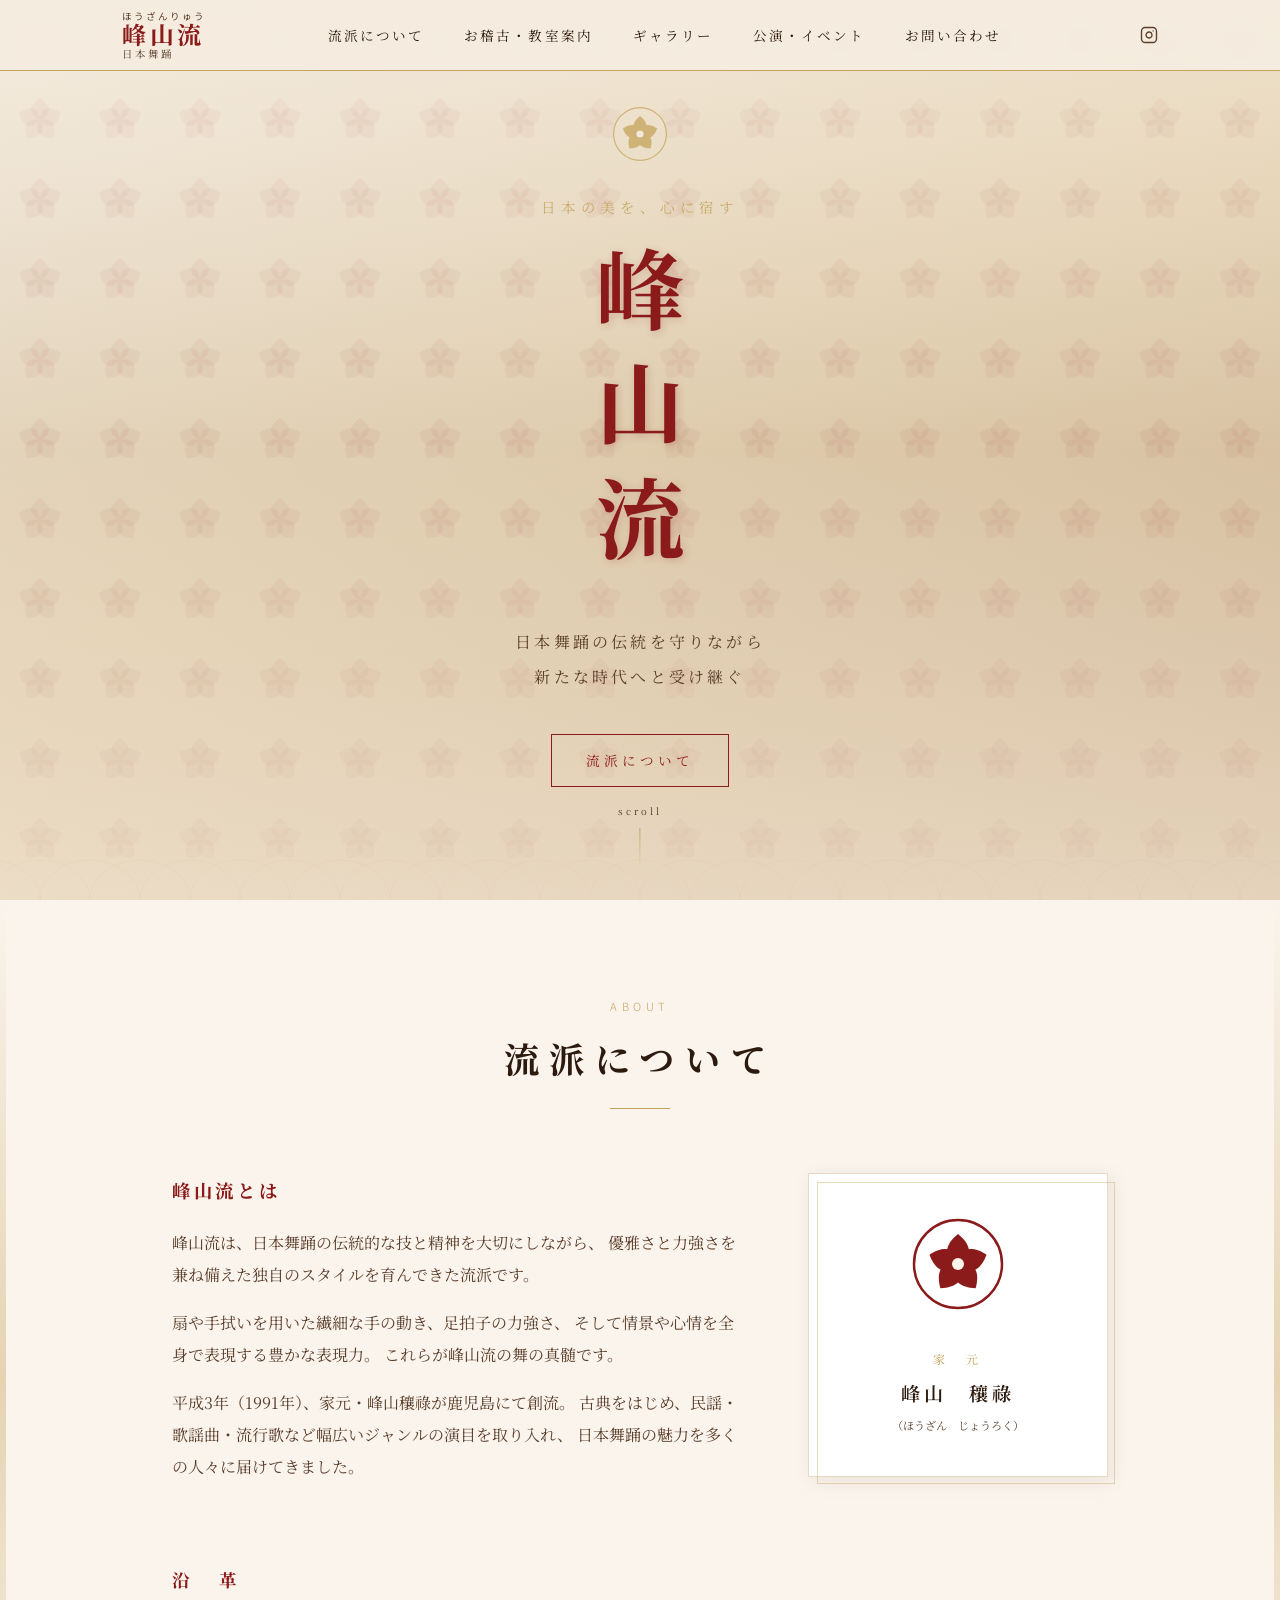
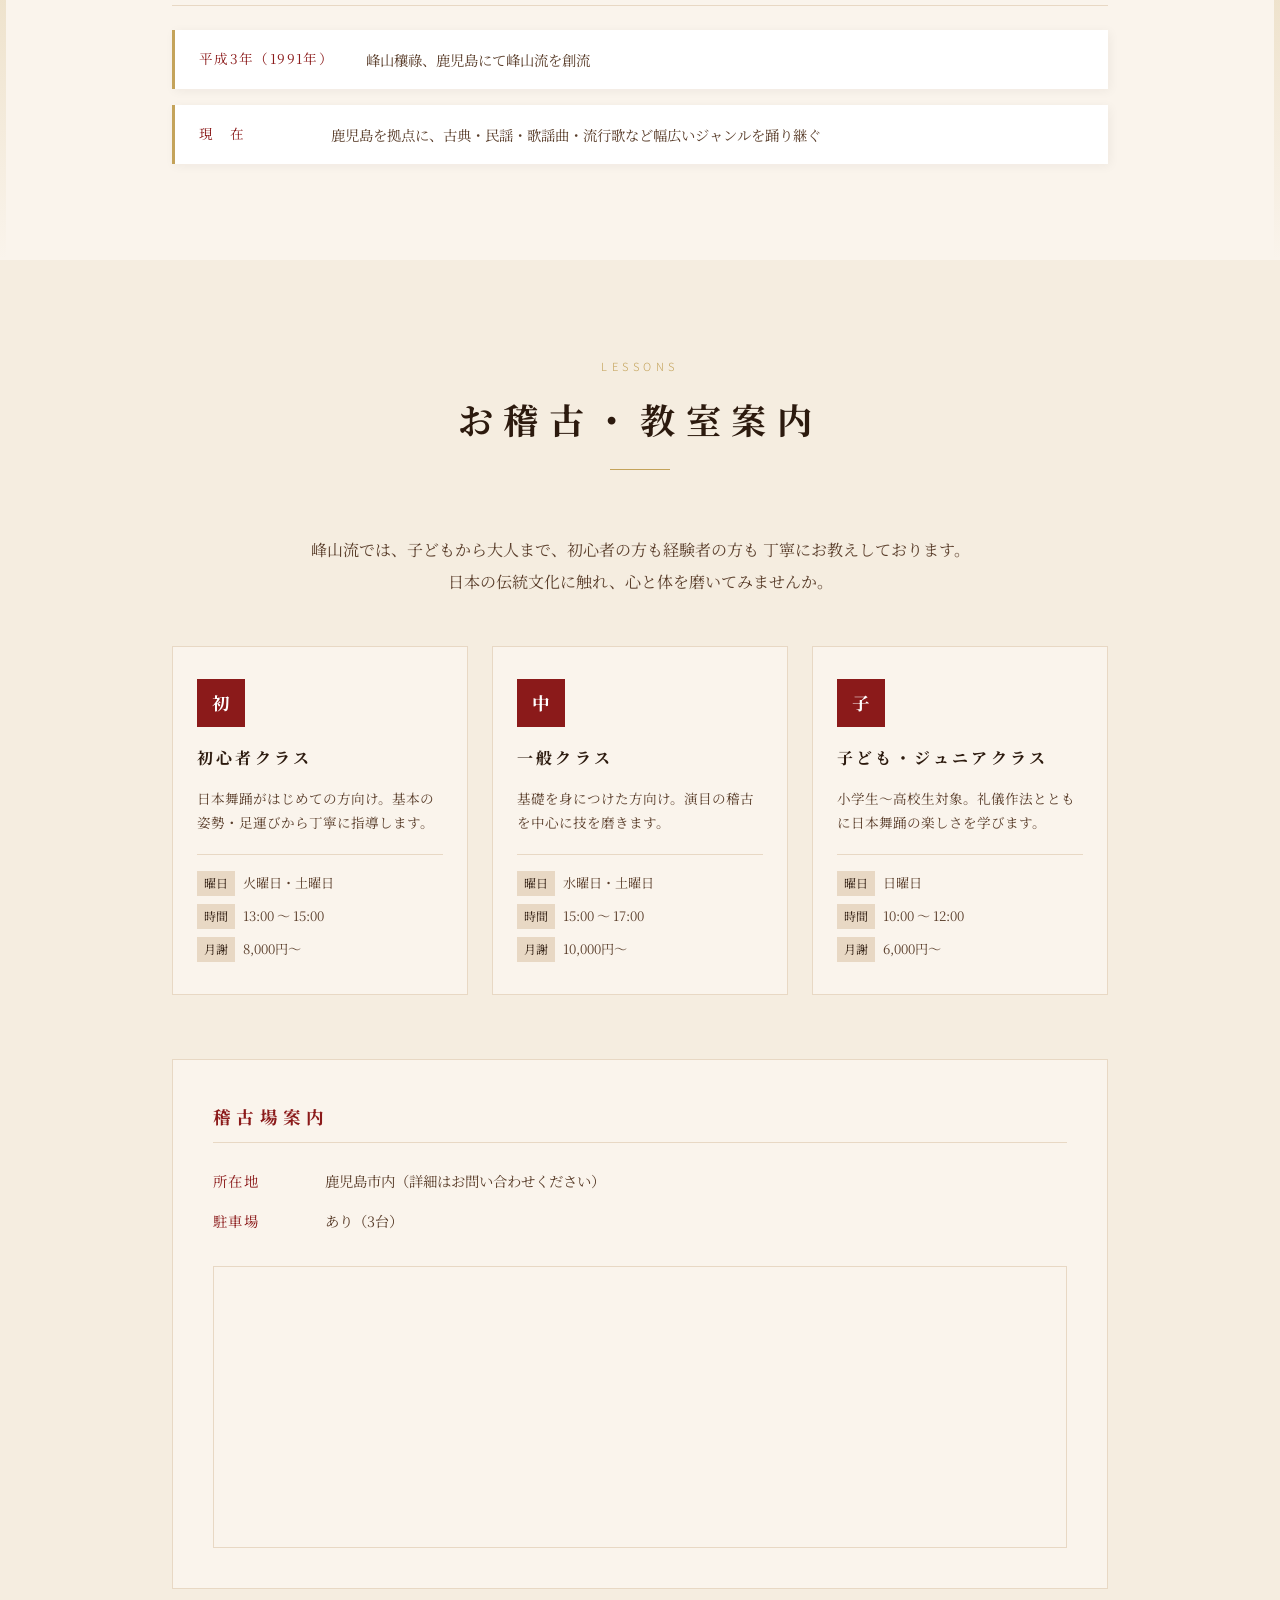
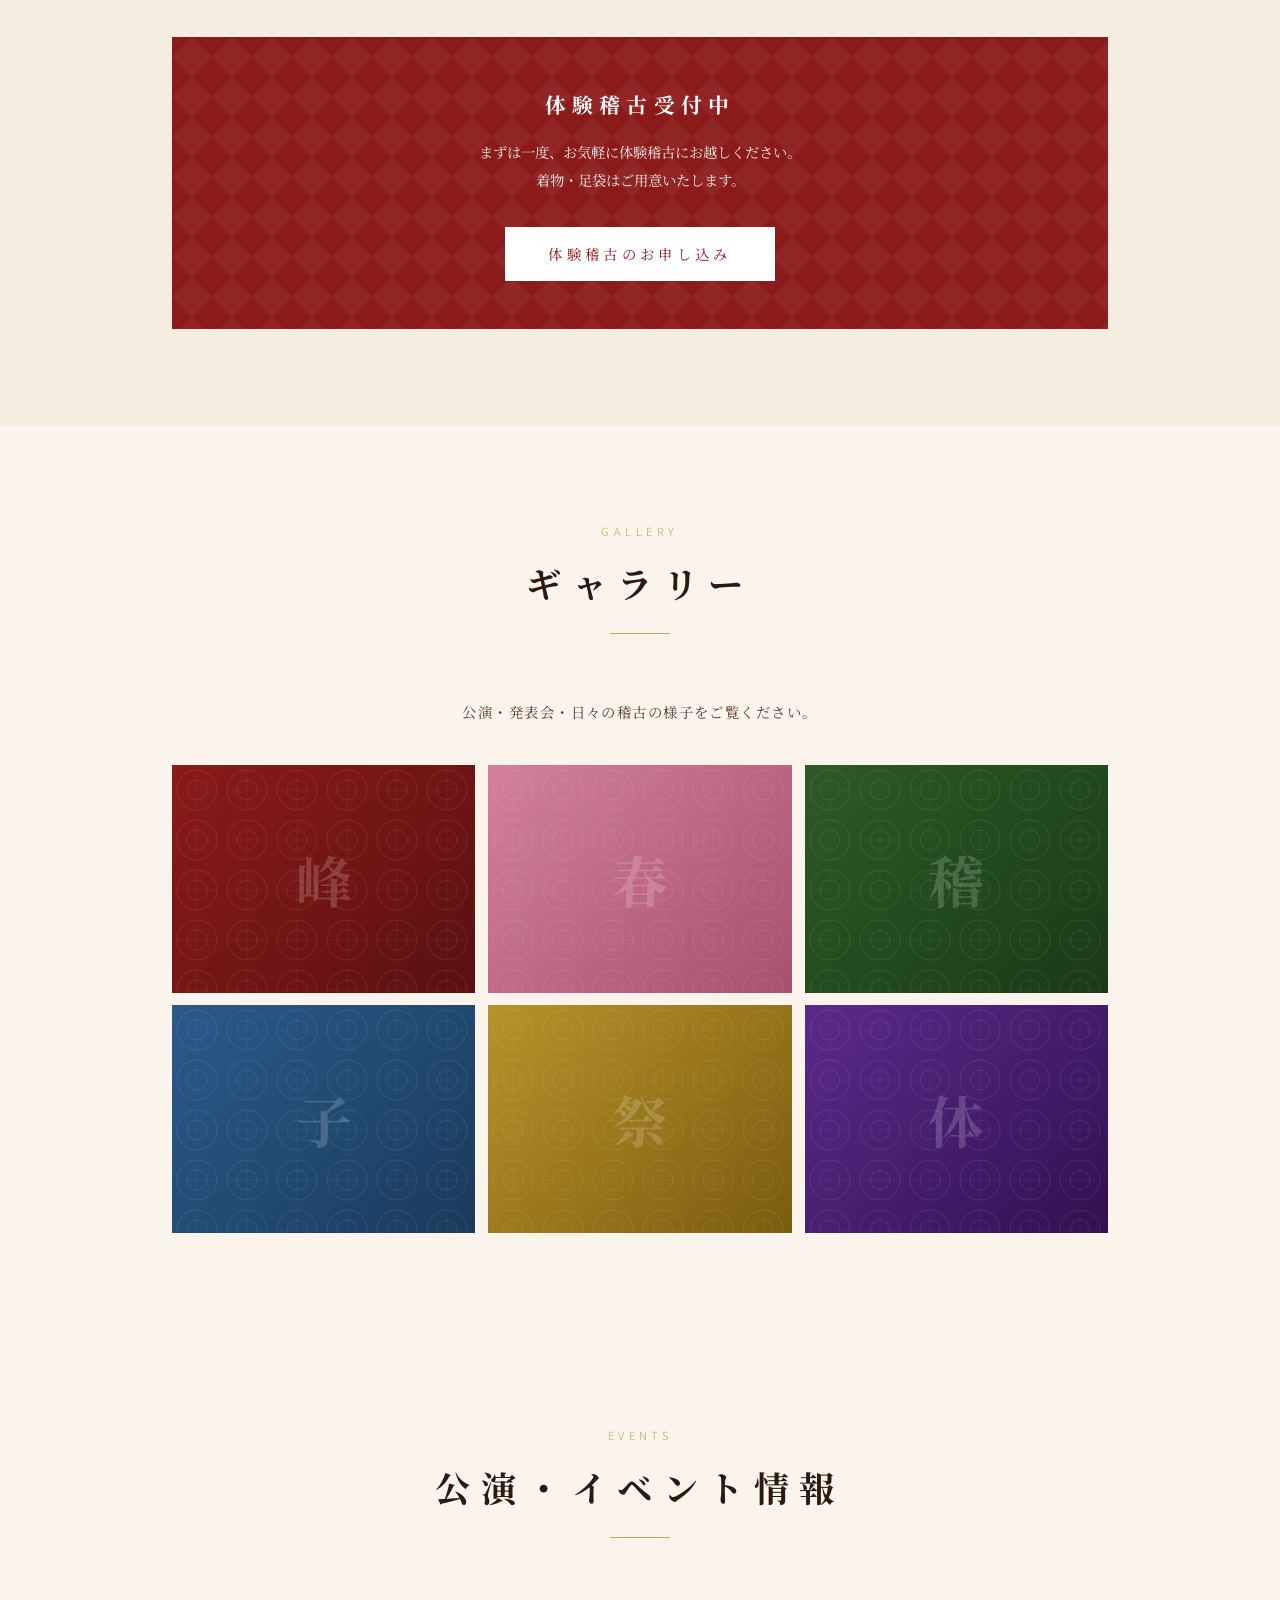
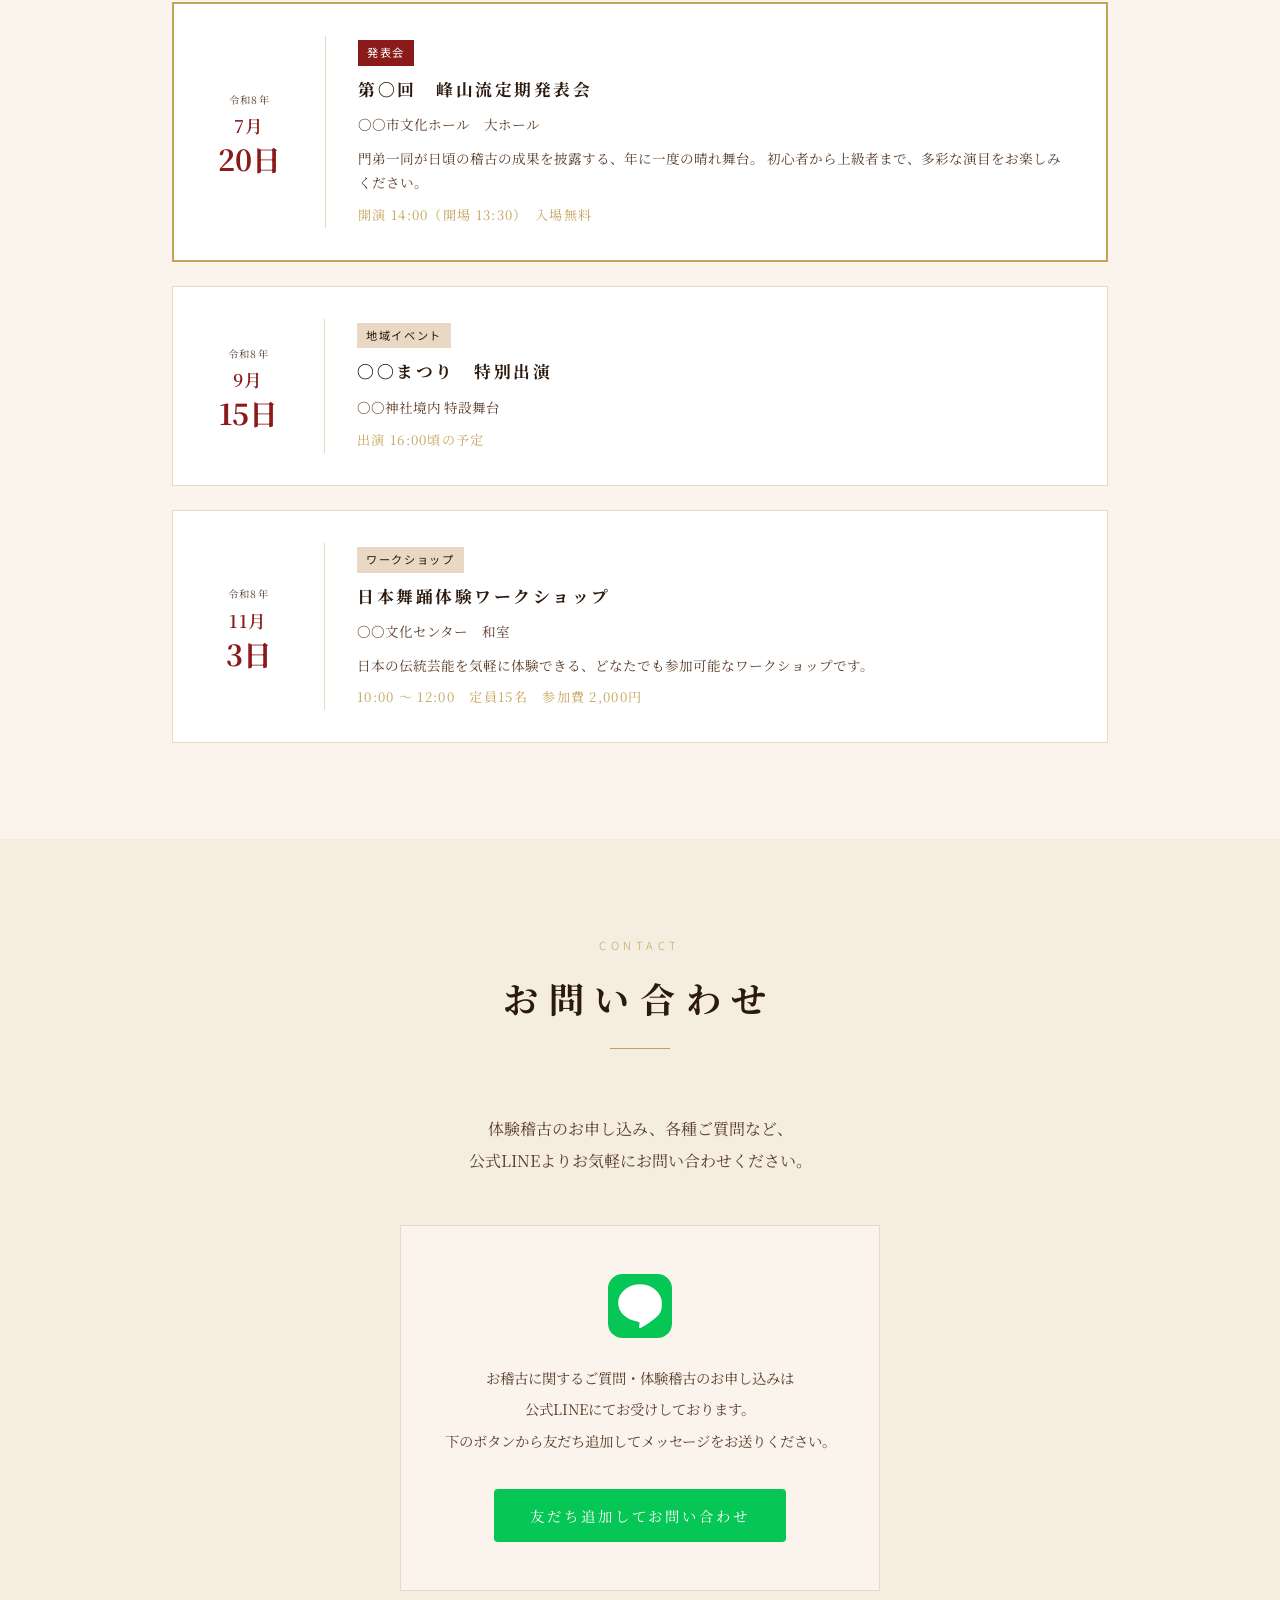
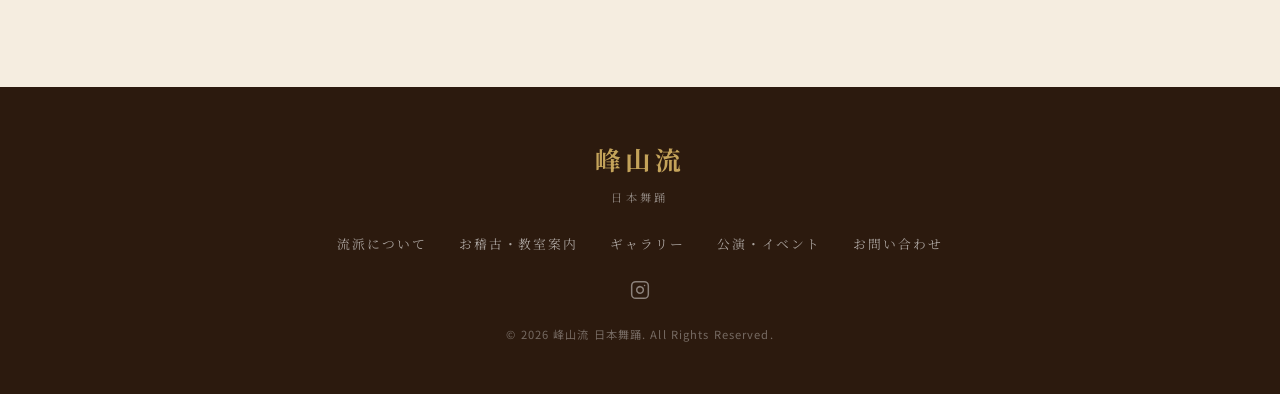
==== commit 22f4ef77: "お問い合わせを公式LINEに変更 Co-Authored-By: Claude Sonnet 4.6 <noreply@anthropic.com>" ====
--- a/index.html
+++ b/index.html
@@ -374,49 +374,22 @@
       </div>
 
       <div class="contact-intro">
-        <p>体験稽古のお申し込み、各種ご質問など、<br>お気軽にお問い合わせください。</p>
-      </div>
-
-      <form class="contact-form" action="#" method="post">
-        <div class="form-group">
-          <label for="name">お名前 <span class="required">必須</span></label>
-          <input type="text" id="name" name="name" placeholder="山田　花子" required>
-        </div>
-        <div class="form-group">
-          <label for="kana">フリガナ <span class="required">必須</span></label>
-          <input type="text" id="kana" name="kana" placeholder="ヤマダ　ハナコ" required>
-        </div>
-        <div class="form-group">
-          <label for="email">メールアドレス <span class="required">必須</span></label>
-          <input type="email" id="email" name="email" placeholder="example@email.com" required>
-        </div>
-        <div class="form-group">
-          <label for="tel">電話番号</label>
-          <input type="tel" id="tel" name="tel" placeholder="000-0000-0000">
-        </div>
-        <div class="form-group">
-          <label for="subject">お問い合わせ種別 <span class="required">必須</span></label>
-          <select id="subject" name="subject" required>
-            <option value="">選択してください</option>
-            <option value="trial">体験稽古のお申し込み</option>
-            <option value="lesson">お稽古・教室について</option>
-            <option value="event">公演・イベントについて</option>
-            <option value="other">その他</option>
-          </select>
-        </div>
-        <div class="form-group">
-          <label for="message">メッセージ <span class="required">必須</span></label>
-          <textarea id="message" name="message" rows="6" placeholder="ご質問・ご要望をお書きください" required></textarea>
-        </div>
-        <div class="form-group form-submit">
-          <button type="submit" class="btn-primary">送　信</button>
-        </div>
-      </form>
-
-      <div class="contact-info">
-        <div class="contact-info-item">
-          <span class="ci-value">お問い合わせは上記フォームにてお受けしております。</span>
-        </div>
+        <p>体験稽古のお申し込み、各種ご質問など、<br>公式LINEよりお気軽にお問い合わせください。</p>
+      </div>
+
+      <div class="line-contact-box">
+        <svg class="line-logo-icon" xmlns="http://www.w3.org/2000/svg" viewBox="0 0 44 44" aria-hidden="true">
+          <rect width="44" height="44" rx="10" fill="#06C755"/>
+          <path d="M22 7C13.716 7 7 12.82 7 19.9c0 6.3 5.6 11.6 13.17 12.68.51.11 1.21.34 1.39.78.16.4.1 1.02.05 1.42l-.22 1.34c-.07.4-.31 1.55 1.36.84 1.67-.7 9.01-5.31 12.31-9.09C37.18 25.02 37 22.52 37 19.9 37 12.82 30.284 7 22 7z" fill="white"/>
+        </svg>
+        <p class="line-contact-text">
+          お稽古に関するご質問・体験稽古のお申し込みは<br>
+          公式LINEにてお受けしております。<br>
+          下のボタンから友だち追加してメッセージをお送りください。
+        </p>
+        <a href="https://lin.ee/z2Zu8qd" class="btn-line" target="_blank" rel="noopener">
+          友だち追加してお問い合わせ
+        </a>
       </div>
     </div>
   </section>
--- a/style.css
+++ b/style.css
@@ -850,6 +850,47 @@
   color: var(--color-text-light);
 }
 
+/* LINE お問い合わせ */
+.line-contact-box {
+  text-align: center;
+  max-width: 480px;
+  margin: 0 auto;
+  padding: 3rem 2rem;
+  background: var(--color-cream);
+  border: 1px solid var(--color-brown-light);
+}
+
+.line-logo-icon {
+  width: 64px;
+  height: 64px;
+  margin: 0 auto 1.5rem;
+  display: block;
+}
+
+.line-contact-text {
+  font-size: 0.9rem;
+  line-height: 2.2;
+  color: var(--color-text-light);
+  margin-bottom: 2rem;
+}
+
+.btn-line {
+  display: inline-block;
+  padding: 0.9em 2.5em;
+  background: #06C755;
+  color: white;
+  font-family: var(--font-serif);
+  font-size: 0.9rem;
+  letter-spacing: 0.2em;
+  border-radius: 4px;
+  transition: background 0.3s, transform 0.2s;
+}
+
+.btn-line:hover {
+  background: #05a847;
+  transform: translateY(-2px);
+}
+
 /* ===== フッター ===== */
 .site-footer {
   background: var(--color-bg-dark);
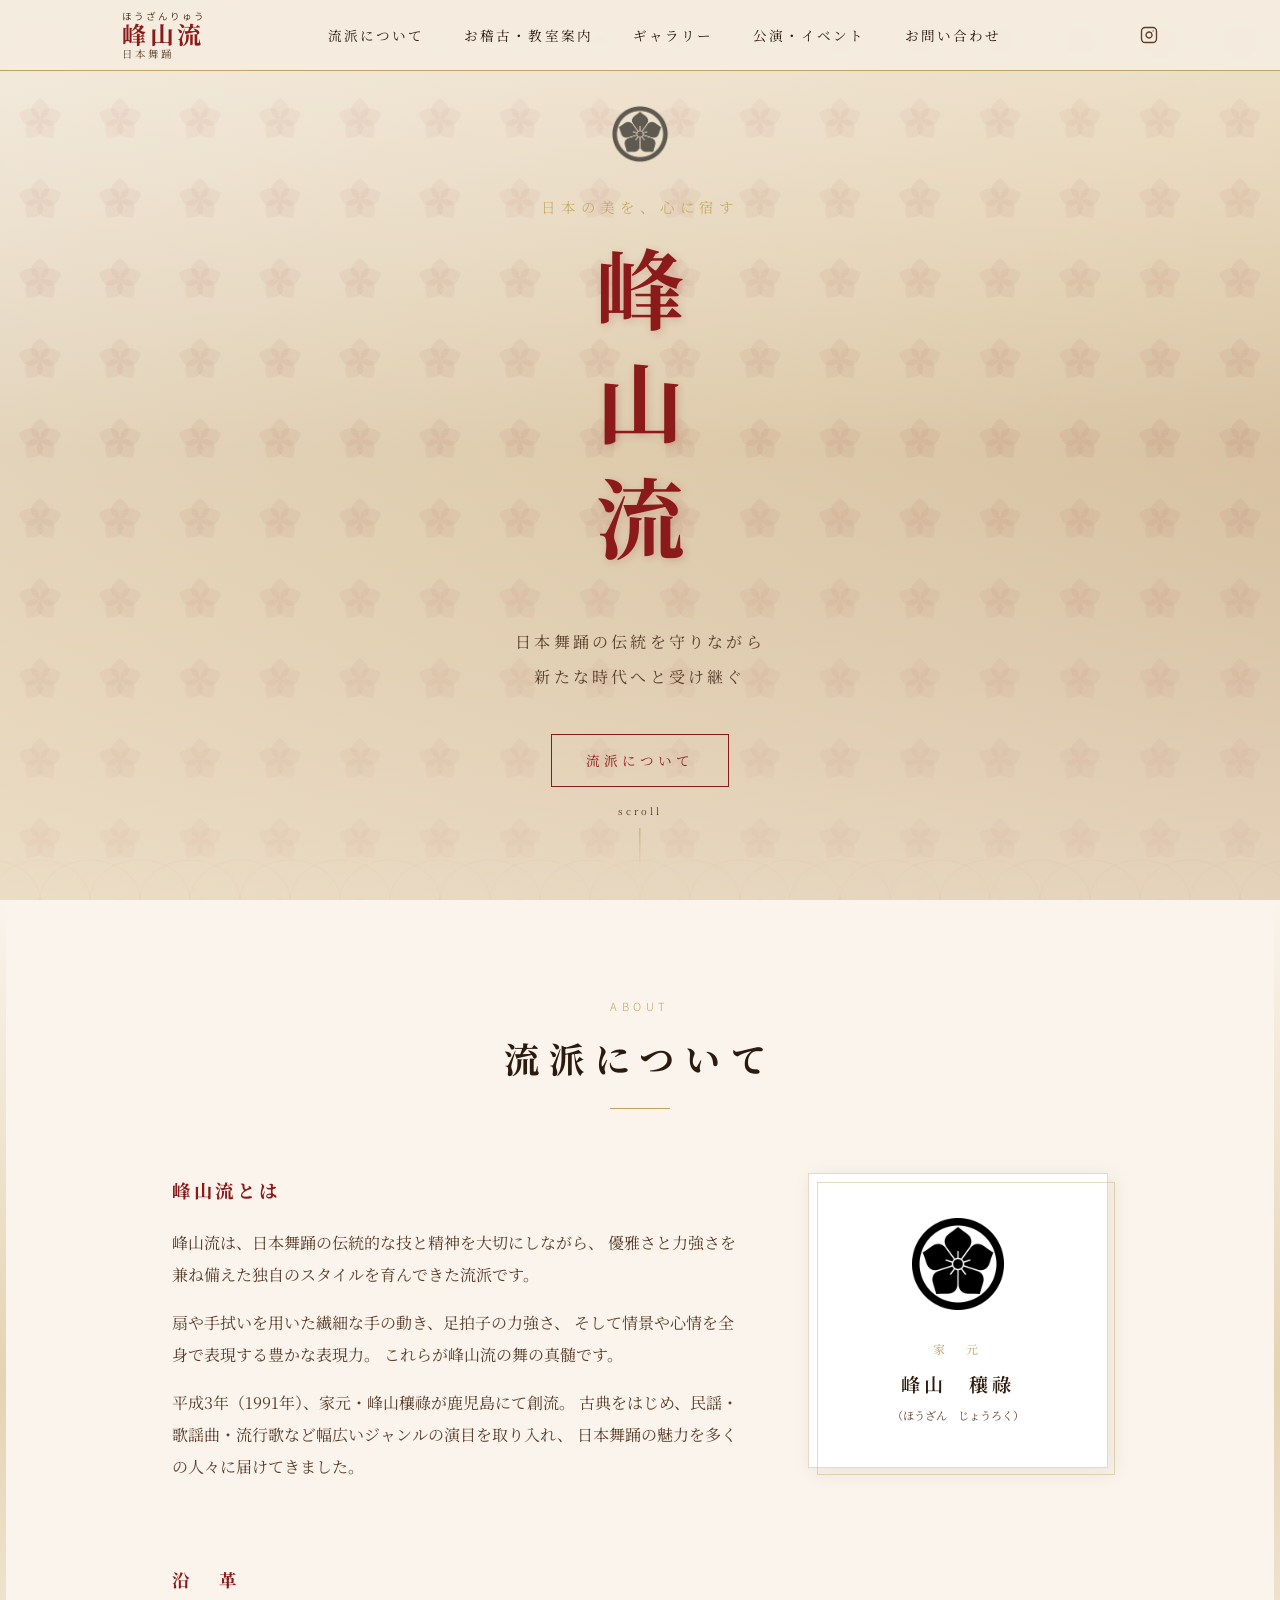
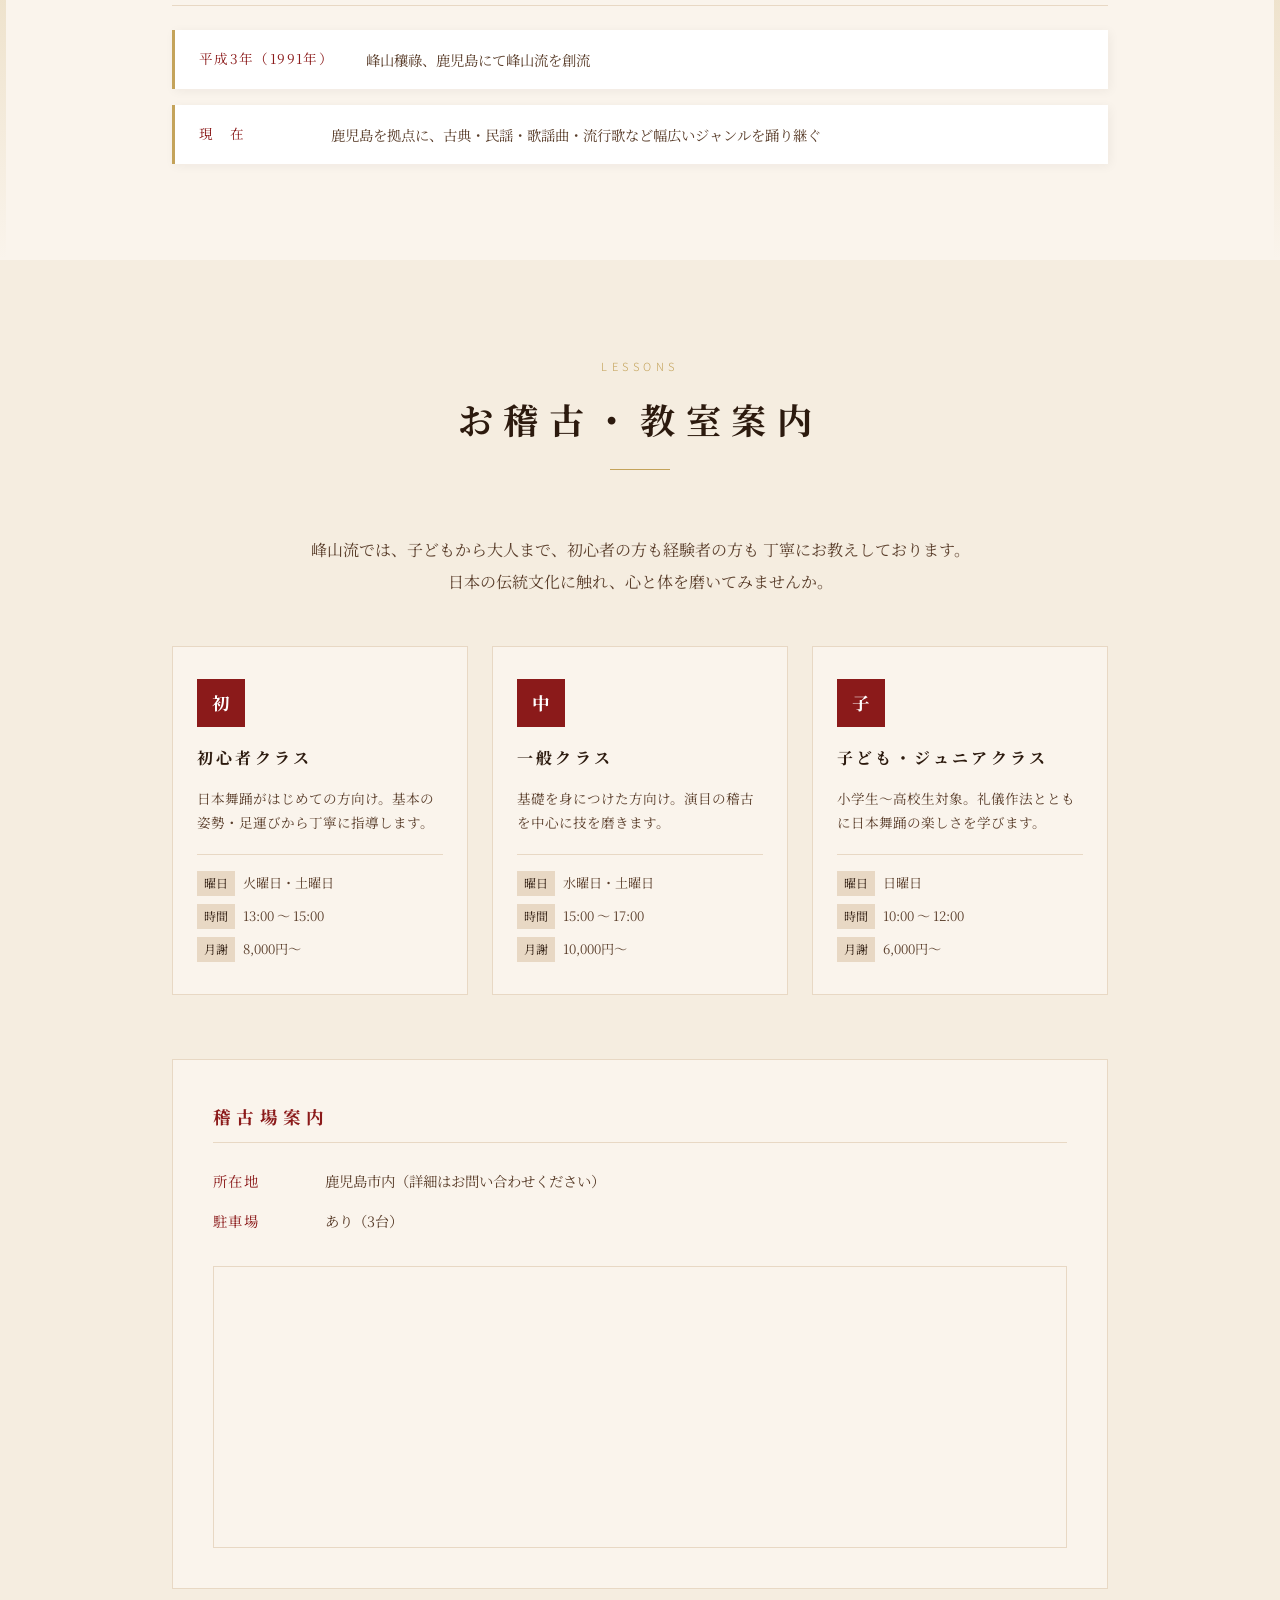
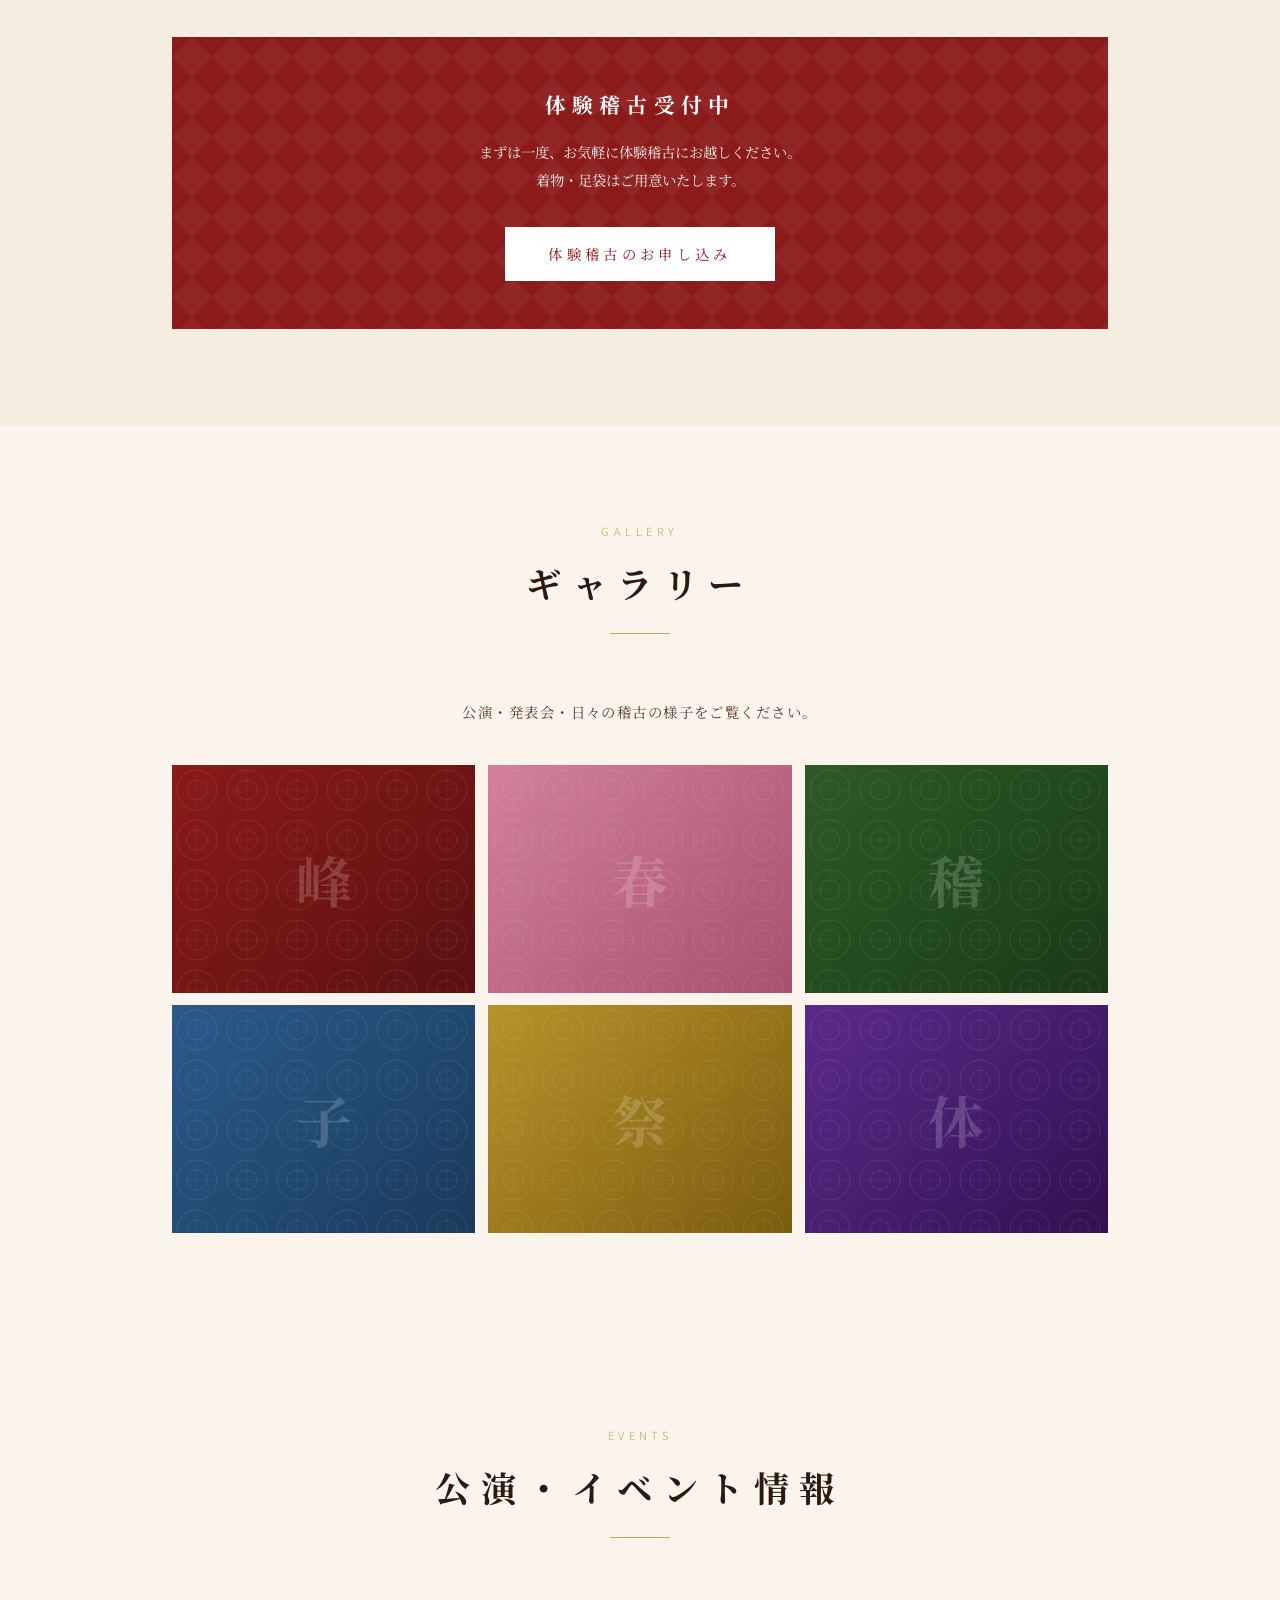
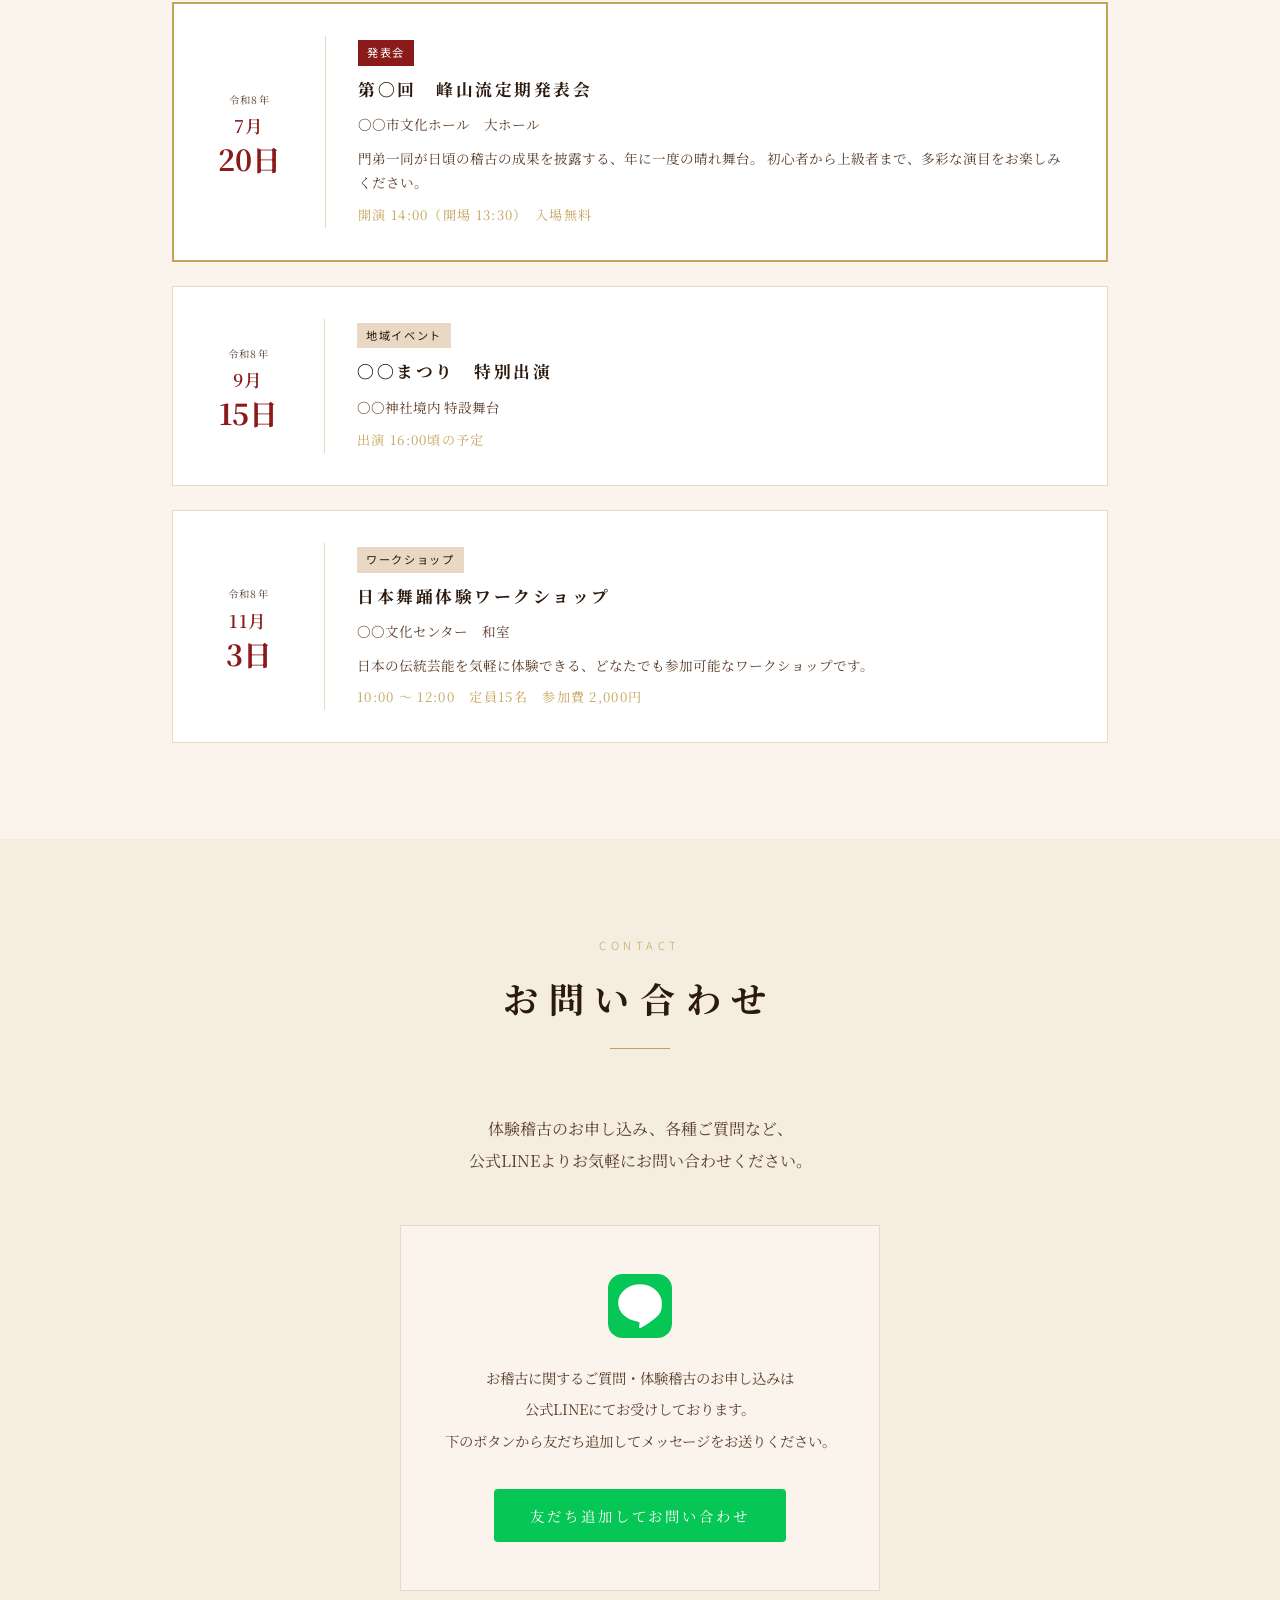
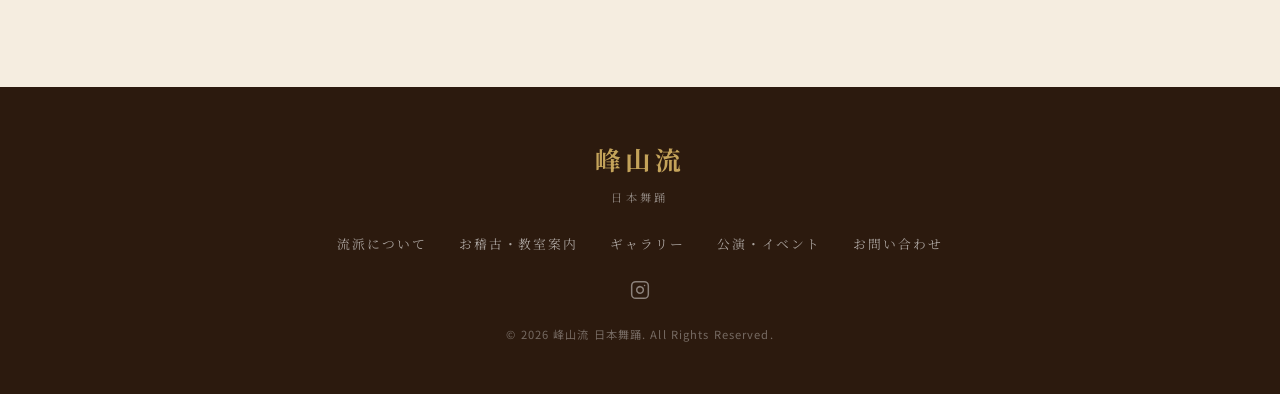
==== commit 90a7579a: "家紋を丸に桔梗紋の画像に差し替え Co-Authored-By: Claude Sonnet 4.6 <noreply@anthropic.com>" ====
--- a/index.html
+++ b/index.html
@@ -44,18 +44,7 @@
     <div class="hero-bg"></div>
     <div class="hero-overlay"></div>
     <div class="hero-content">
-      <svg class="hero-mon" viewBox="0 0 100 100" xmlns="http://www.w3.org/2000/svg" aria-hidden="true">
-        <!-- 丸に桔梗紋（金） -->
-        <circle cx="50" cy="50" r="44" fill="none" stroke="#c4a35a" stroke-width="2"/>
-        <g fill="#c4a35a">
-          <path d="M50,50 C42,48 30,36 50,20 C70,36 58,48 50,50Z"/>
-          <path d="M50,50 C42,48 30,36 50,20 C70,36 58,48 50,50Z" transform="rotate(72,50,50)"/>
-          <path d="M50,50 C42,48 30,36 50,20 C70,36 58,48 50,50Z" transform="rotate(144,50,50)"/>
-          <path d="M50,50 C42,48 30,36 50,20 C70,36 58,48 50,50Z" transform="rotate(216,50,50)"/>
-          <path d="M50,50 C42,48 30,36 50,20 C70,36 58,48 50,50Z" transform="rotate(288,50,50)"/>
-        </g>
-        <circle cx="50" cy="50" r="6" fill="#f5ede0"/>
-      </svg>
+      <img class="hero-mon" src="images/kikyou.png" alt="" aria-hidden="true">
       <p class="hero-catch">日本の美を、心に宿す</p>
       <h1 class="hero-title">
         <span class="vertical-text">峰山流</span>
@@ -99,18 +88,7 @@
         <div class="about-visual">
           <div class="about-card">
             <div class="mon-wrap">
-              <svg class="mon" viewBox="0 0 100 100" xmlns="http://www.w3.org/2000/svg" aria-label="峰山流家紋 丸に桔梗">
-                <!-- 丸に桔梗紋 -->
-                <circle cx="50" cy="50" r="44" fill="none" stroke="#8b1a1a" stroke-width="2.5"/>
-                <g fill="#8b1a1a">
-                  <path d="M50,50 C42,48 30,36 50,20 C70,36 58,48 50,50Z"/>
-                  <path d="M50,50 C42,48 30,36 50,20 C70,36 58,48 50,50Z" transform="rotate(72,50,50)"/>
-                  <path d="M50,50 C42,48 30,36 50,20 C70,36 58,48 50,50Z" transform="rotate(144,50,50)"/>
-                  <path d="M50,50 C42,48 30,36 50,20 C70,36 58,48 50,50Z" transform="rotate(216,50,50)"/>
-                  <path d="M50,50 C42,48 30,36 50,20 C70,36 58,48 50,50Z" transform="rotate(288,50,50)"/>
-                </g>
-                <circle cx="50" cy="50" r="6" fill="#faf4ec"/>
-              </svg>
+              <img class="mon" src="images/kikyou.png" alt="峰山流家紋 丸に桔梗">
             </div>
             <p class="about-card-text">家　元</p>
             <p class="about-card-name">峰山　穰祿</p>
--- a/style.css
+++ b/style.css
@@ -253,7 +253,8 @@
   width: 60px;
   height: 60px;
   margin: 0 auto 1.8rem;
-  opacity: 0.75;
+  opacity: 0.6;
+  mix-blend-mode: multiply;
 }
 
 .scroll-hint {
@@ -398,6 +399,8 @@
   width: 100px;
   height: 100px;
   margin: 0 auto;
+  display: block;
+  mix-blend-mode: multiply;
 }
 
 .about-card-text {
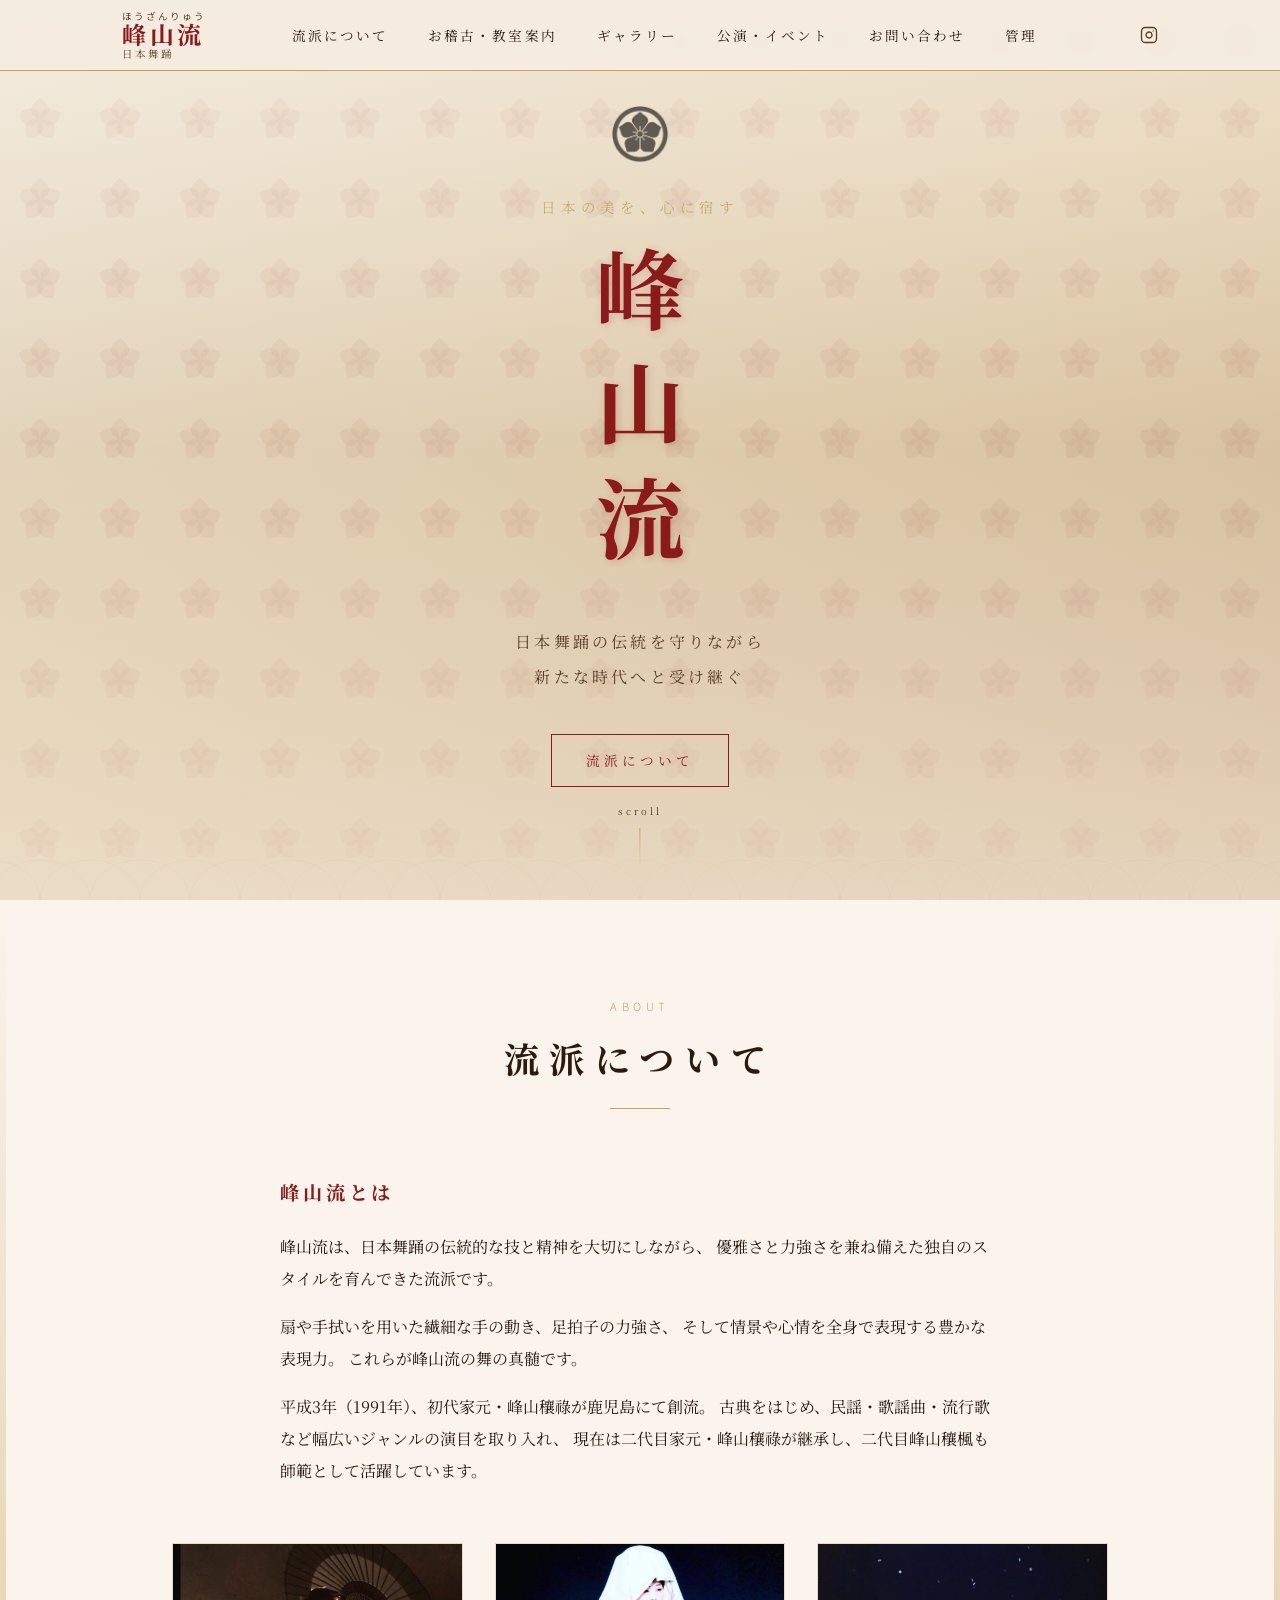
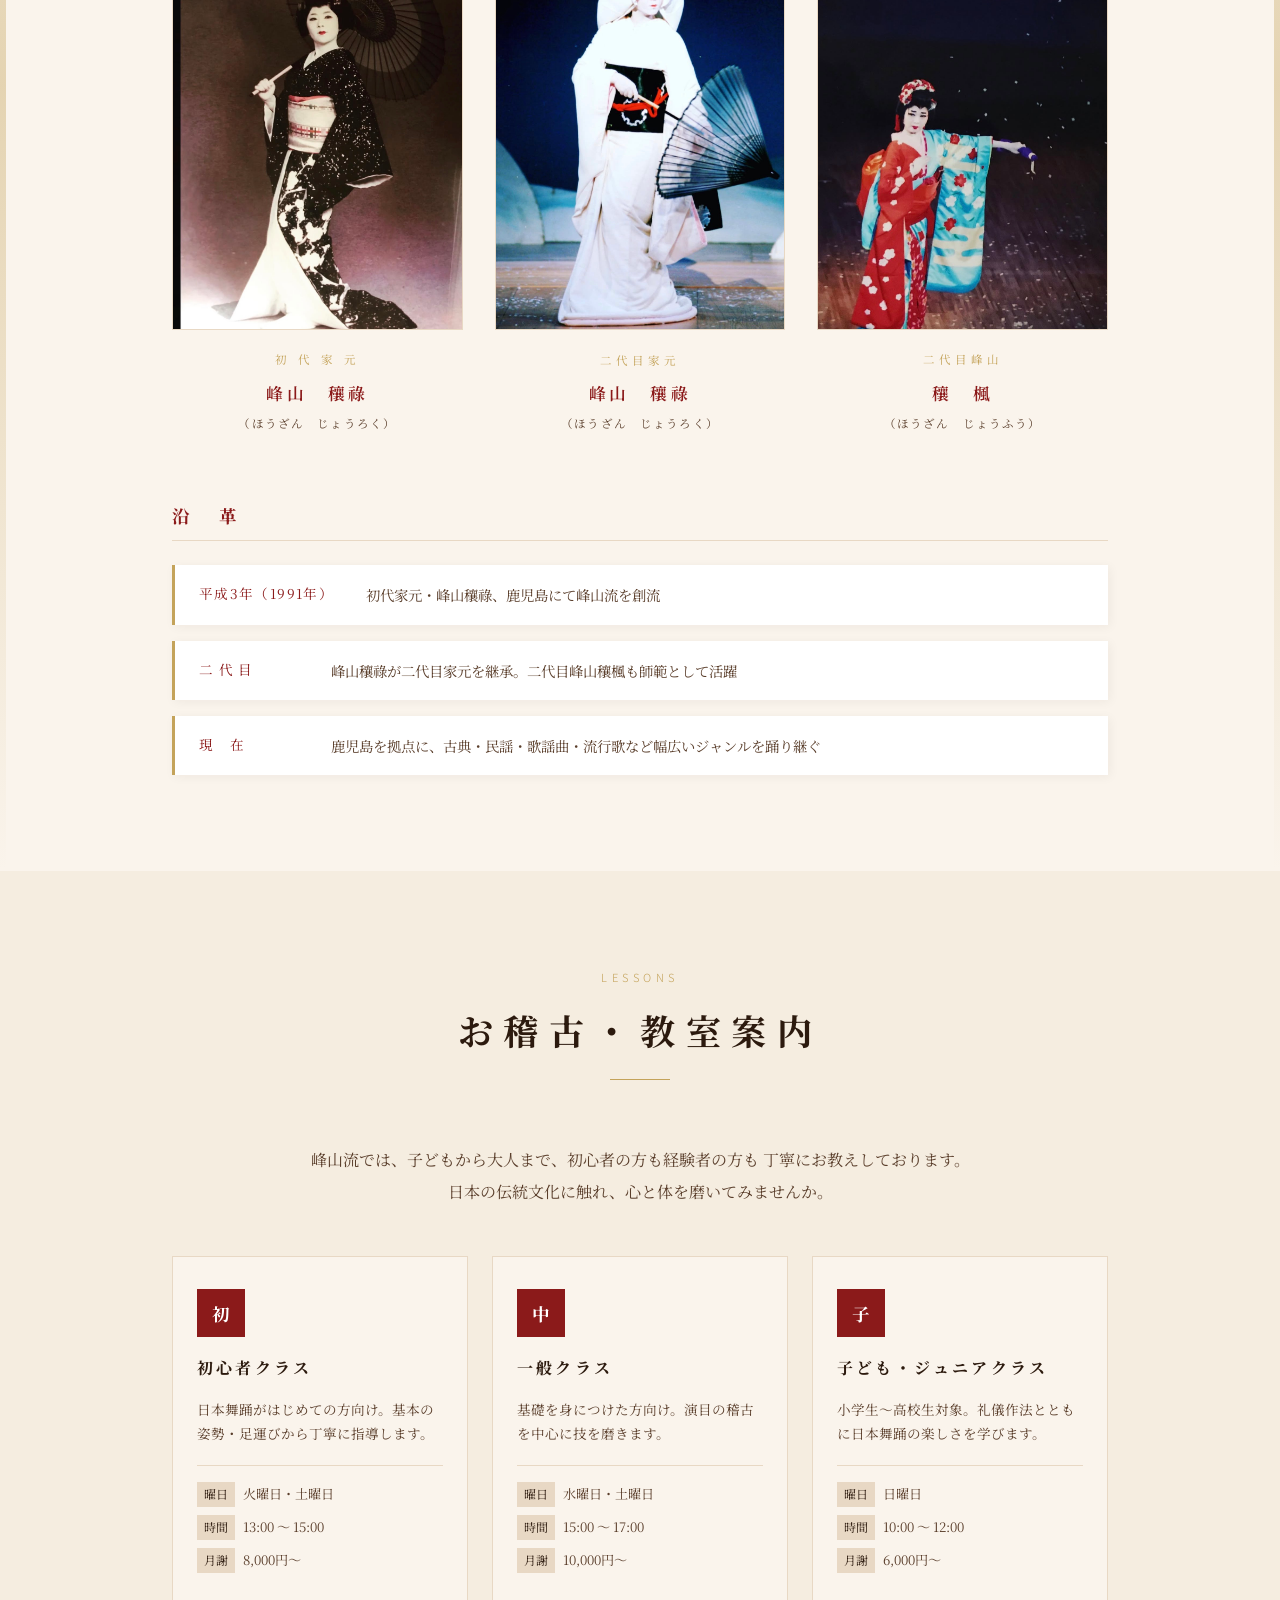
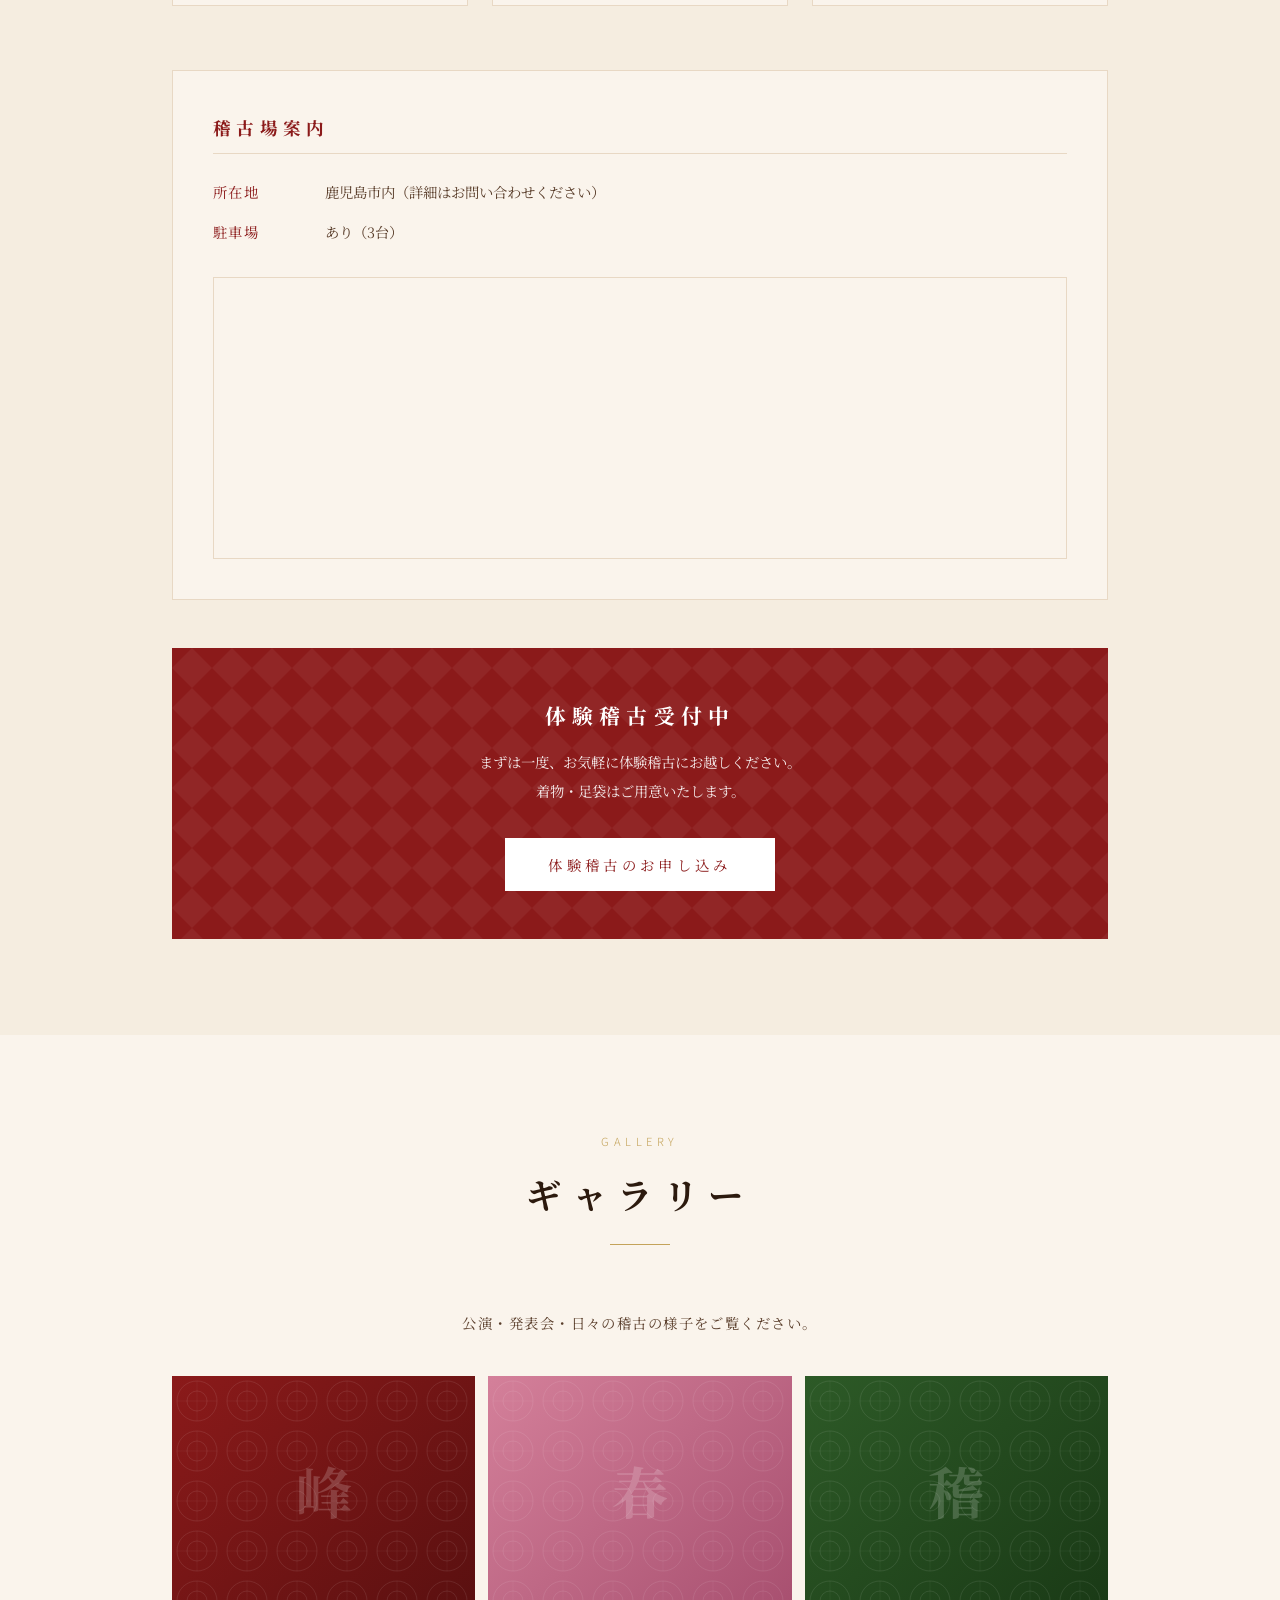
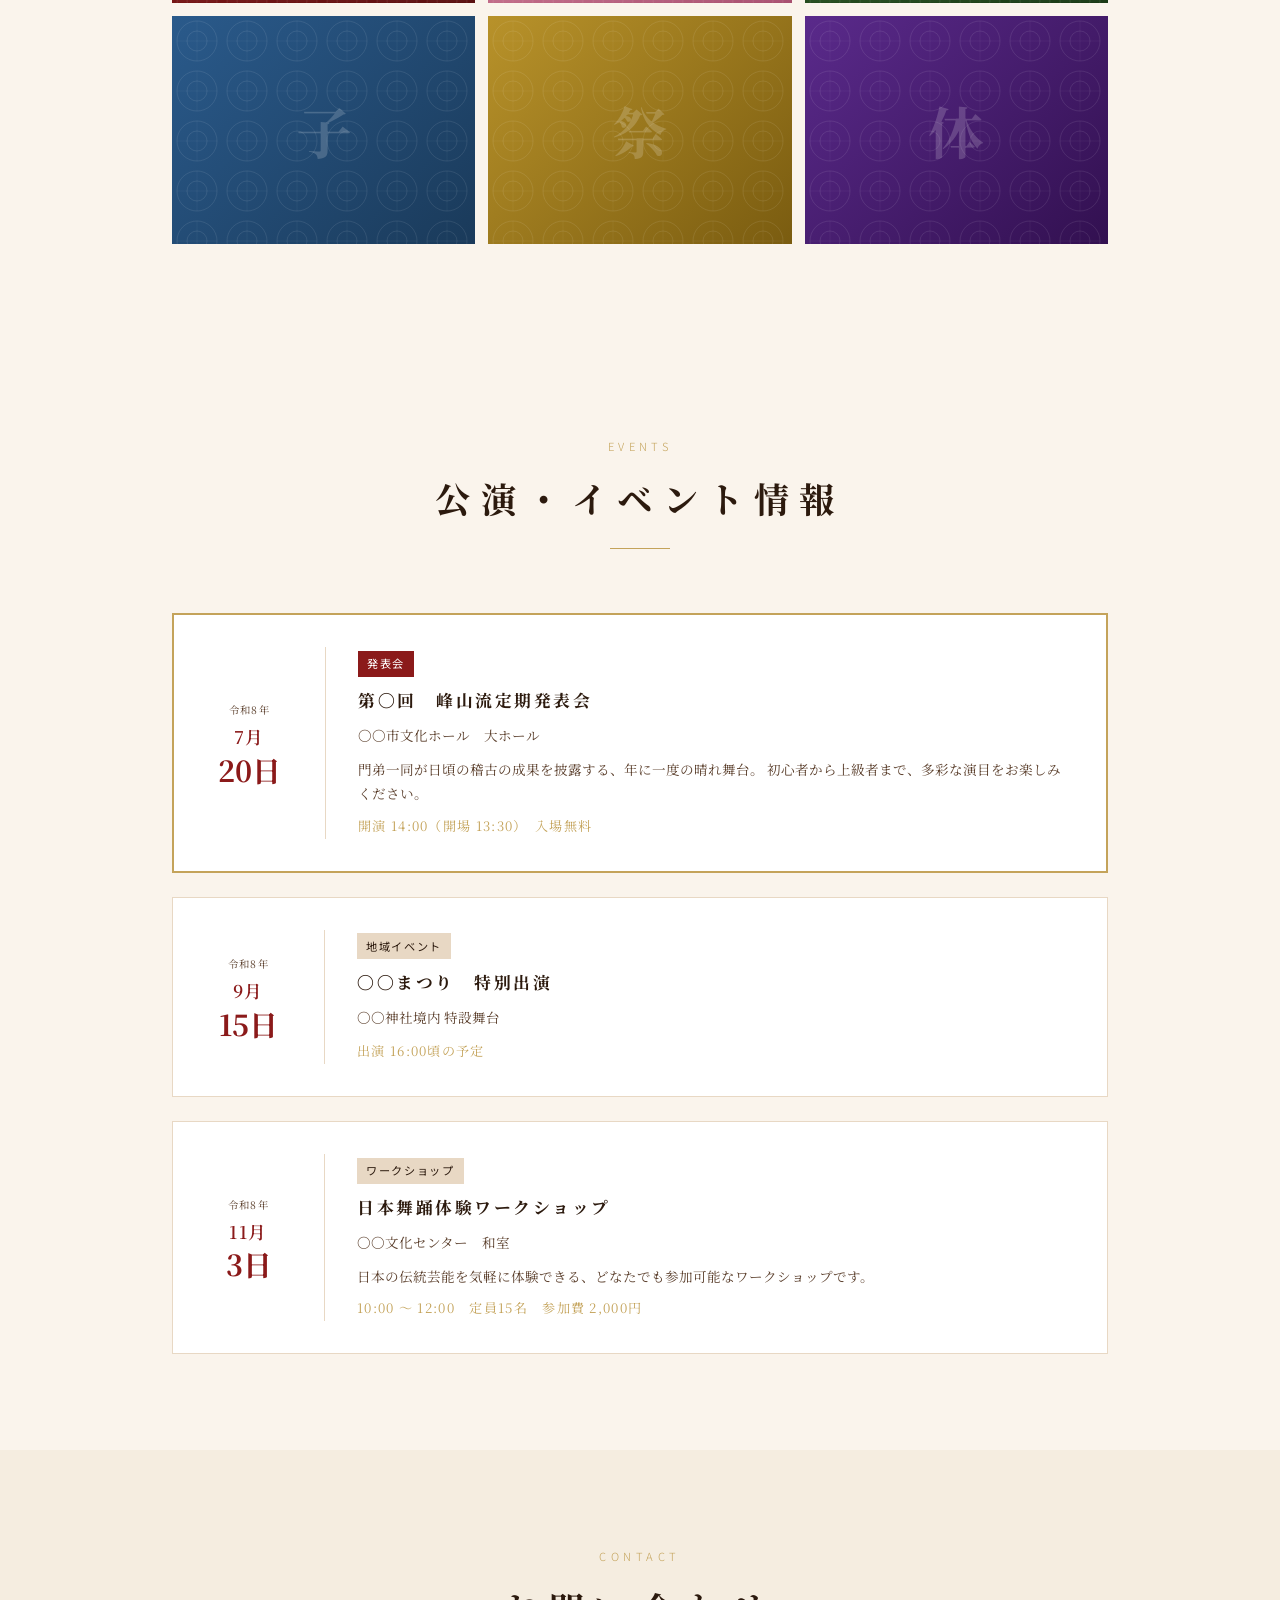
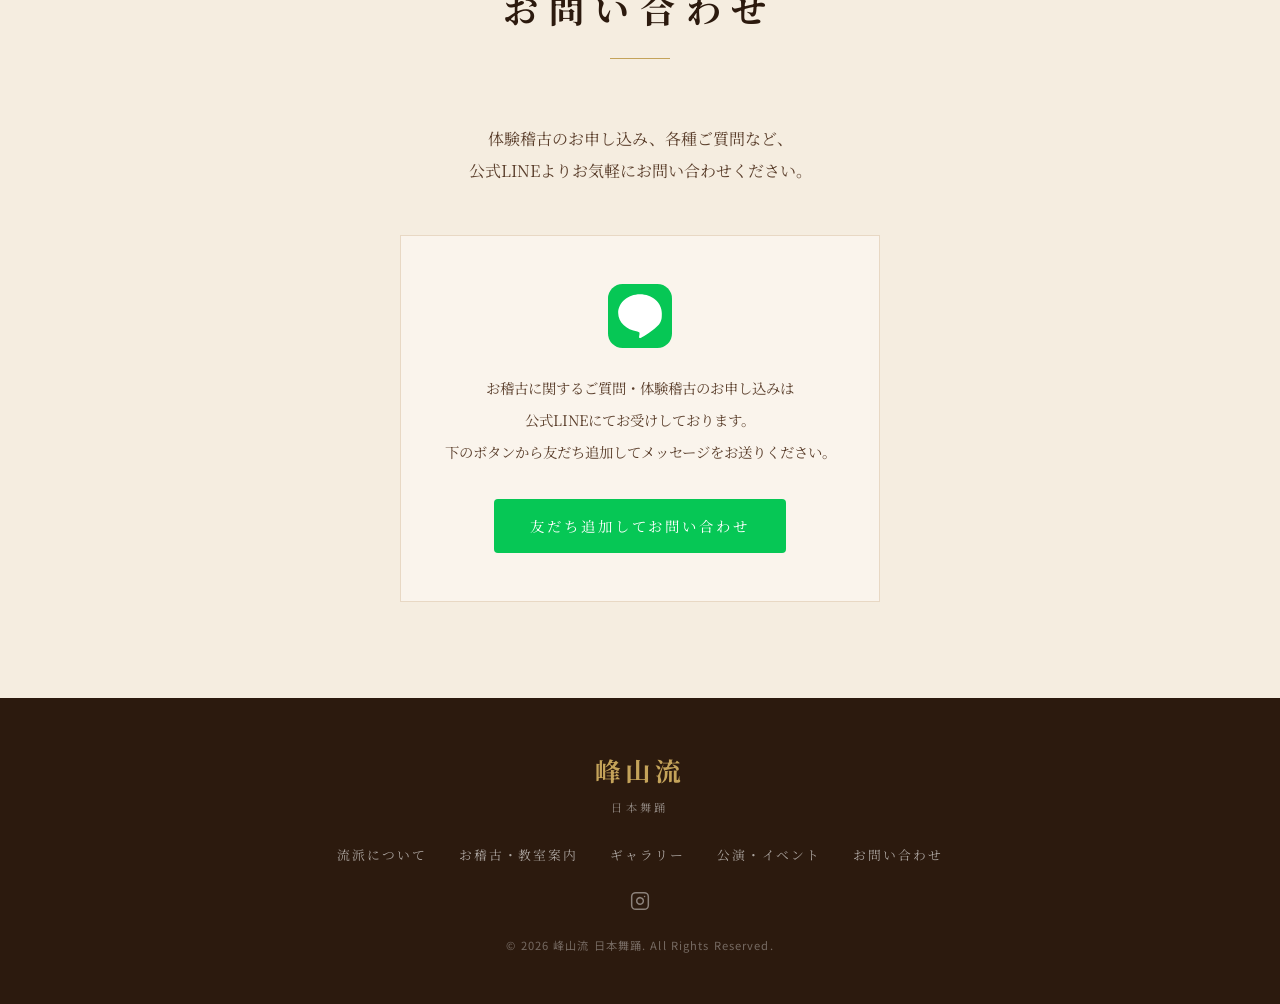
==== commit d971e6f3: "家元紹介を初代・二代目・穰楓の3名構成に更新 Co-Authored-By: Claude Sonnet 4.6 <noreply@anthropic.com>" ====
--- a/index.html
+++ b/index.html
@@ -26,6 +26,7 @@
           <li><a href="#gallery">ギャラリー</a></li>
           <li><a href="#events">公演・イベント</a></li>
           <li><a href="#contact">お問い合わせ</a></li>
+          <li><a href="tasks.html">管理</a></li>
         </ul>
       </nav>
       <div class="sns-links">
@@ -67,33 +68,48 @@
         <h2 class="section-title">流派について</h2>
         <div class="section-line"></div>
       </div>
-      <div class="about-grid">
-        <div class="about-text">
-          <h3>峰山流とは</h3>
-          <p>
-            峰山流は、日本舞踊の伝統的な技と精神を大切にしながら、
-            優雅さと力強さを兼ね備えた独自のスタイルを育んできた流派です。
-          </p>
-          <p>
-            扇や手拭いを用いた繊細な手の動き、足拍子の力強さ、
-            そして情景や心情を全身で表現する豊かな表現力。
-            これらが峰山流の舞の真髄です。
-          </p>
-          <p>
-            平成3年（1991年）、家元・峰山穰祿が鹿児島にて創流。
-            古典をはじめ、民謡・歌謡曲・流行歌など幅広いジャンルの演目を取り入れ、
-            日本舞踊の魅力を多くの人々に届けてきました。
-          </p>
-        </div>
-        <div class="about-visual">
-          <div class="about-card">
-            <div class="mon-wrap">
-              <img class="mon" src="images/kikyou.png" alt="峰山流家紋 丸に桔梗">
-            </div>
-            <p class="about-card-text">家　元</p>
-            <p class="about-card-name">峰山　穰祿</p>
-            <p class="about-card-title">（ほうざん　じょうろく）</p>
-          </div>
+      <div class="about-intro">
+        <h3>峰山流とは</h3>
+        <p>
+          峰山流は、日本舞踊の伝統的な技と精神を大切にしながら、
+          優雅さと力強さを兼ね備えた独自のスタイルを育んできた流派です。
+        </p>
+        <p>
+          扇や手拭いを用いた繊細な手の動き、足拍子の力強さ、
+          そして情景や心情を全身で表現する豊かな表現力。
+          これらが峰山流の舞の真髄です。
+        </p>
+        <p>
+          平成3年（1991年）、初代家元・峰山穰祿が鹿児島にて創流。
+          古典をはじめ、民謡・歌謡曲・流行歌など幅広いジャンルの演目を取り入れ、
+          現在は二代目家元・峰山穰祿が継承し、二代目峰山穰楓も師範として活躍しています。
+        </p>
+      </div>
+
+      <div class="person-grid">
+        <div class="person-card">
+          <div class="person-photo-wrap">
+            <img class="person-photo" src="images/shodai.jpg" alt="初代家元 峰山穰祿">
+          </div>
+          <p class="person-badge">初 代 家 元</p>
+          <p class="person-name">峰山　穰祿</p>
+          <p class="person-kana">（ほうざん　じょうろく）</p>
+        </div>
+        <div class="person-card">
+          <div class="person-photo-wrap">
+            <img class="person-photo" src="images/nidai.jpg" alt="二代目家元 峰山穰祿">
+          </div>
+          <p class="person-badge">二代目家元</p>
+          <p class="person-name">峰山　穰祿</p>
+          <p class="person-kana">（ほうざん　じょうろく）</p>
+        </div>
+        <div class="person-card">
+          <div class="person-photo-wrap">
+            <img class="person-photo" src="images/jofuu.jpg" alt="二代目峰山穰楓">
+          </div>
+          <p class="person-badge">二代目峰山</p>
+          <p class="person-name">穰　楓</p>
+          <p class="person-kana">（ほうざん　じょうふう）</p>
         </div>
       </div>
 
@@ -102,7 +118,11 @@
         <ul class="timeline">
           <li>
             <span class="year">平成3年（1991年）</span>
-            <span class="event">峰山穰祿、鹿児島にて峰山流を創流</span>
+            <span class="event">初代家元・峰山穰祿、鹿児島にて峰山流を創流</span>
+          </li>
+          <li>
+            <span class="year">二 代 目</span>
+            <span class="event">峰山穰祿が二代目家元を継承。二代目峰山穰楓も師範として活躍</span>
           </li>
           <li>
             <span class="year">現　在</span>
--- a/style.css
+++ b/style.css
@@ -350,6 +350,71 @@
 
 .section-deco.left { left: 0; }
 .section-deco.right { right: 0; }
+
+/* 人物紹介グリッド */
+.about-intro {
+  max-width: 720px;
+  margin: 0 auto 3.5rem;
+  line-height: 2;
+}
+
+.about-intro h3 {
+  font-size: 1.2rem;
+  letter-spacing: 0.2em;
+  color: var(--color-red);
+  margin-bottom: 1.2rem;
+}
+
+.about-intro p { margin-bottom: 1rem; }
+
+.person-grid {
+  display: grid;
+  grid-template-columns: repeat(3, 1fr);
+  gap: 2rem;
+  margin-bottom: 4rem;
+}
+
+.person-card { text-align: center; }
+
+.person-photo-wrap {
+  width: 100%;
+  aspect-ratio: 3 / 4;
+  overflow: hidden;
+  margin-bottom: 1.2rem;
+  border: 1px solid var(--color-brown-light);
+}
+
+.person-photo {
+  width: 100%;
+  height: 100%;
+  object-fit: cover;
+  object-position: top center;
+  display: block;
+  transition: transform 0.4s;
+}
+
+.person-card:hover .person-photo { transform: scale(1.03); }
+
+.person-badge {
+  font-size: 0.72rem;
+  letter-spacing: 0.35em;
+  color: var(--color-gold);
+  margin-bottom: 0.4rem;
+}
+
+.person-name {
+  font-size: 1.05rem;
+  font-weight: 600;
+  letter-spacing: 0.2em;
+  color: var(--color-red);
+  margin-bottom: 0.2rem;
+}
+
+.person-kana {
+  font-size: 0.72rem;
+  letter-spacing: 0.1em;
+  color: var(--color-text-light);
+}
 
 .about-grid {
   display: grid;
@@ -1211,6 +1276,13 @@
 
 /* ===== レスポンシブ ===== */
 @media (max-width: 900px) {
+  .person-grid {
+    grid-template-columns: 1fr;
+    max-width: 340px;
+    margin-left: auto;
+    margin-right: auto;
+  }
+
   .about-grid {
     grid-template-columns: 1fr;
   }
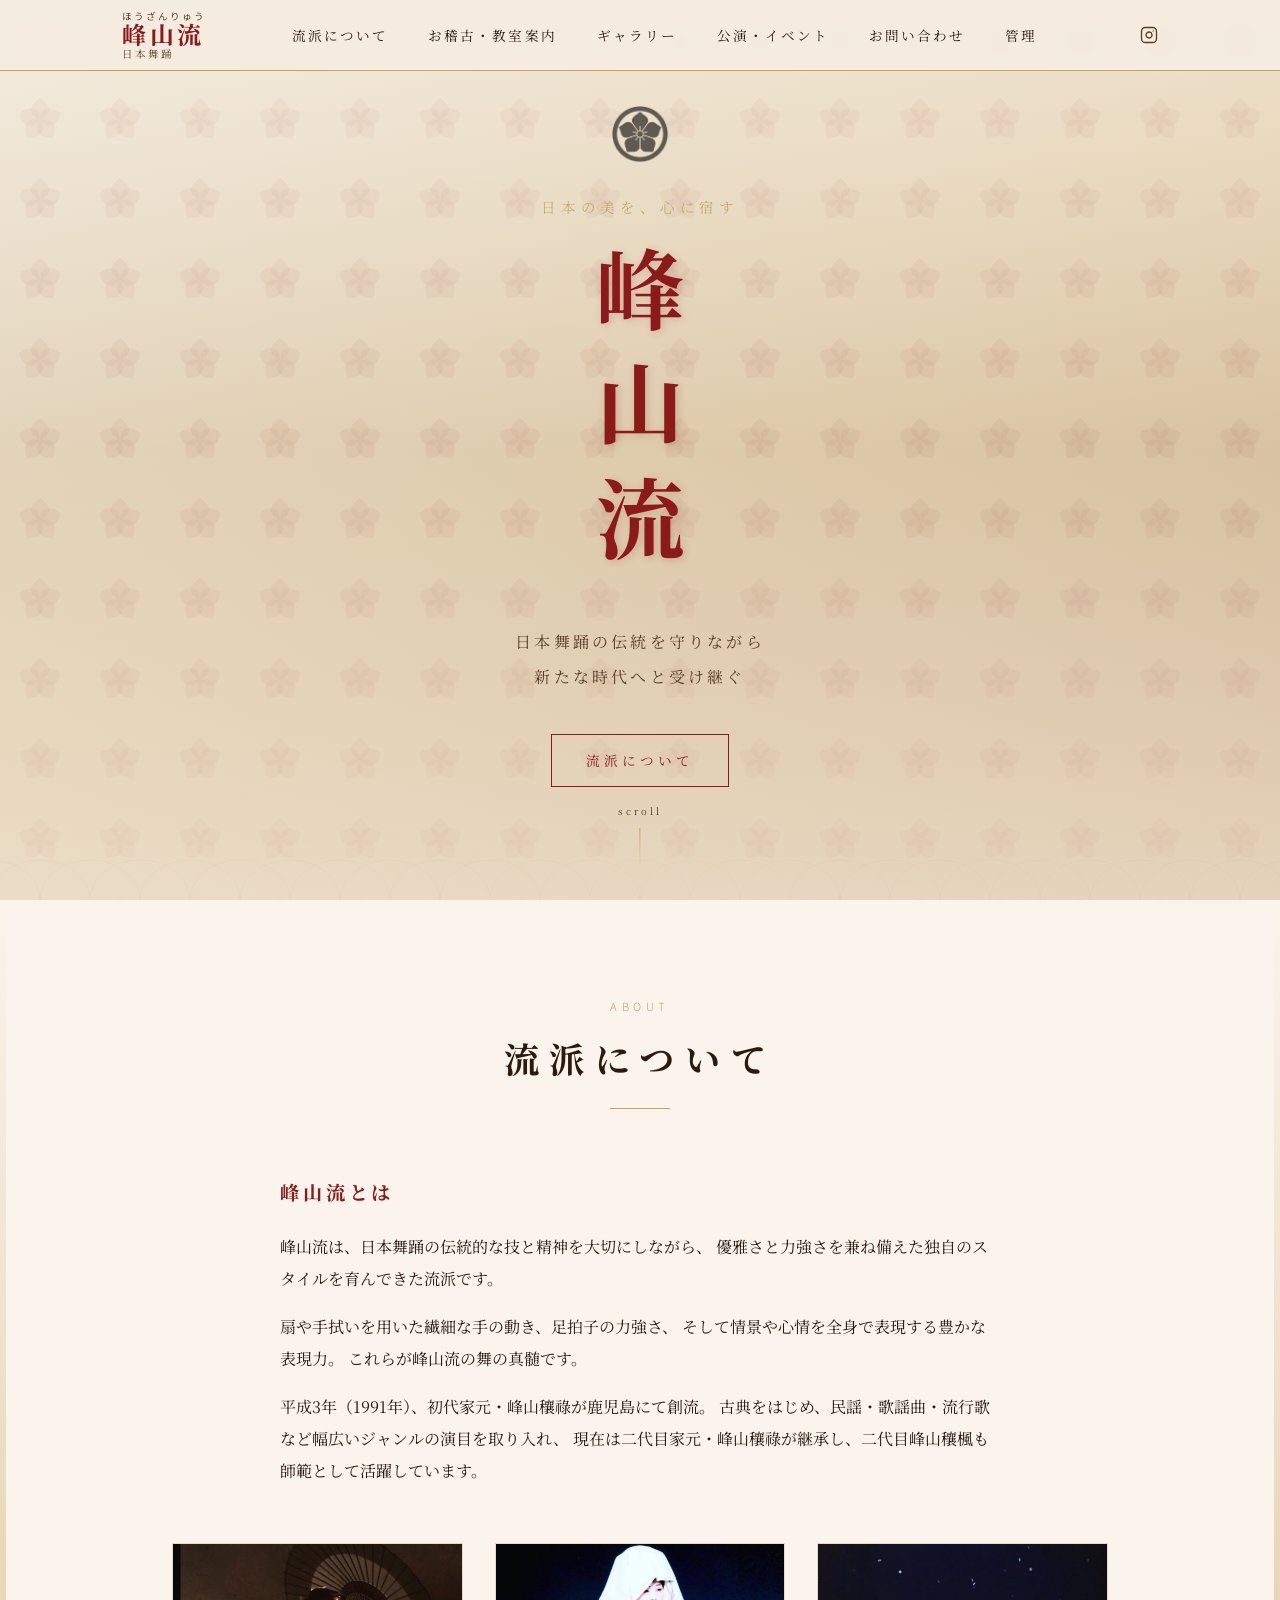
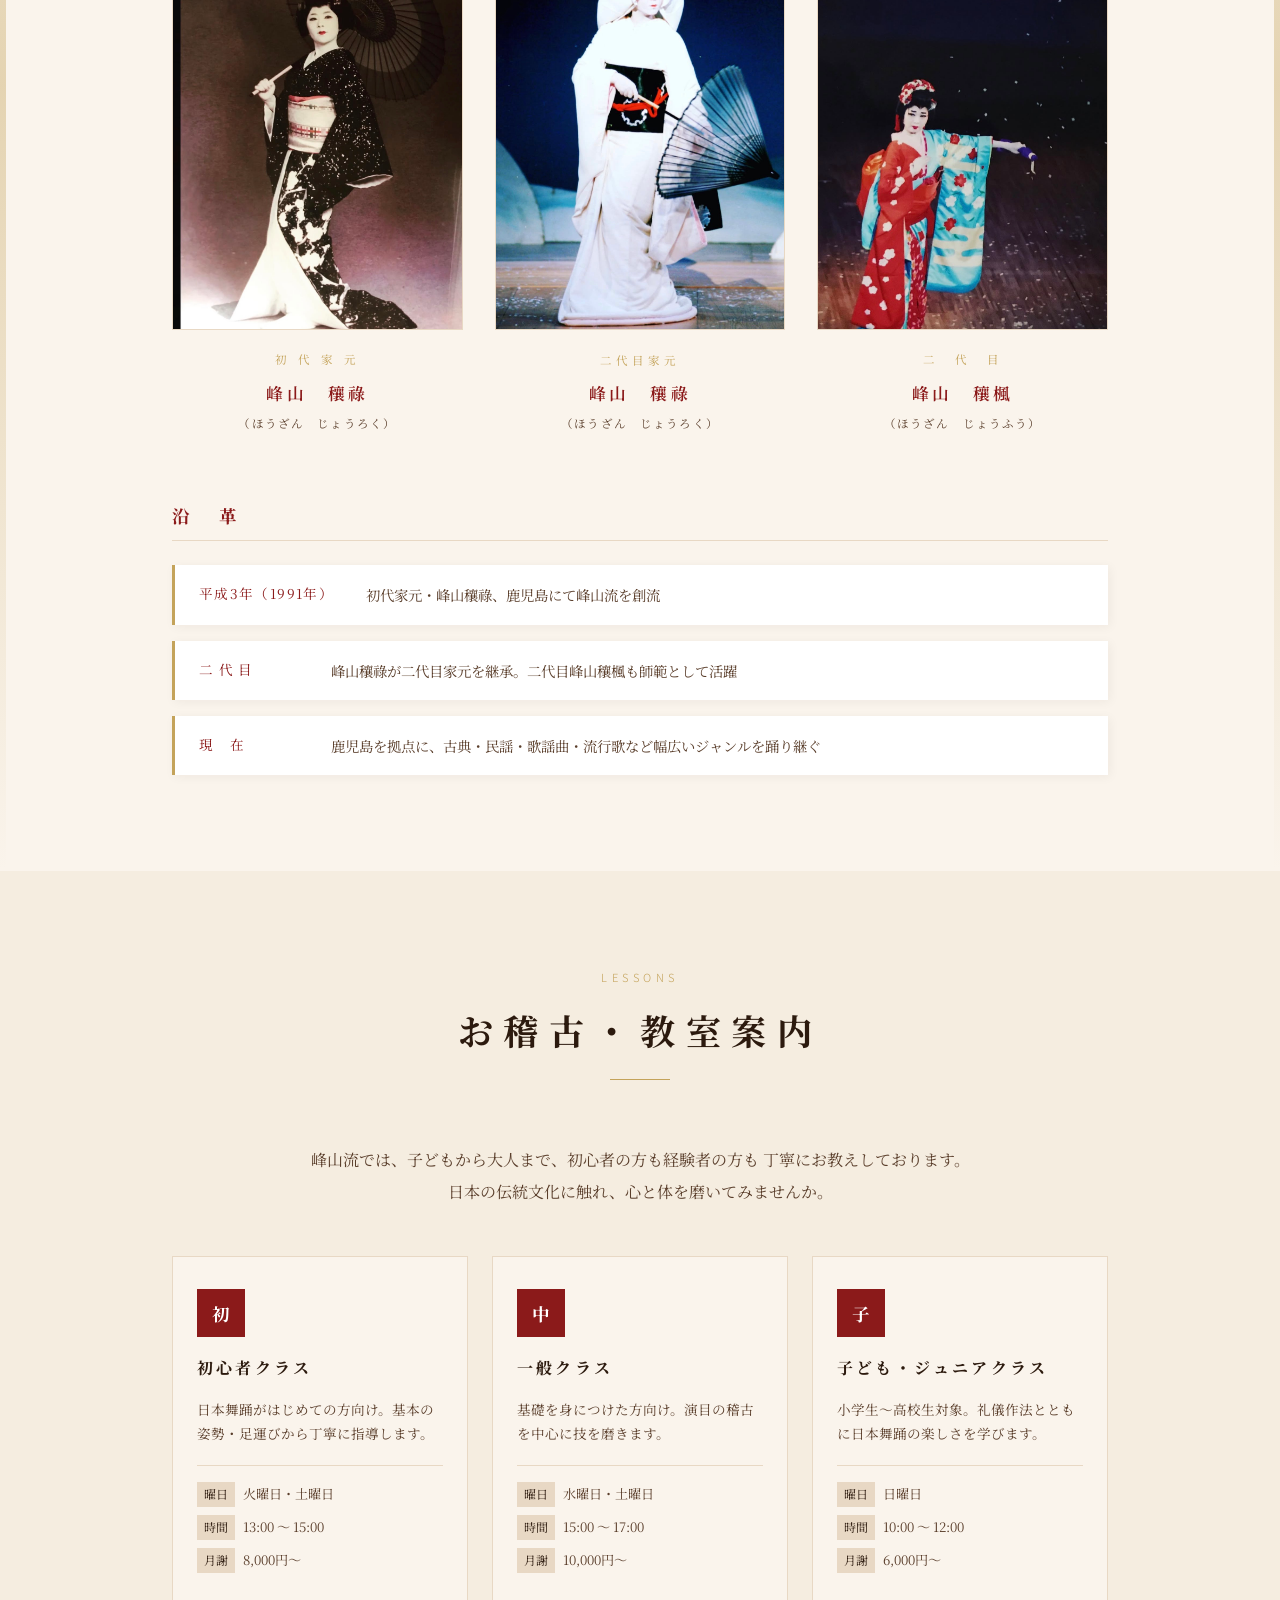
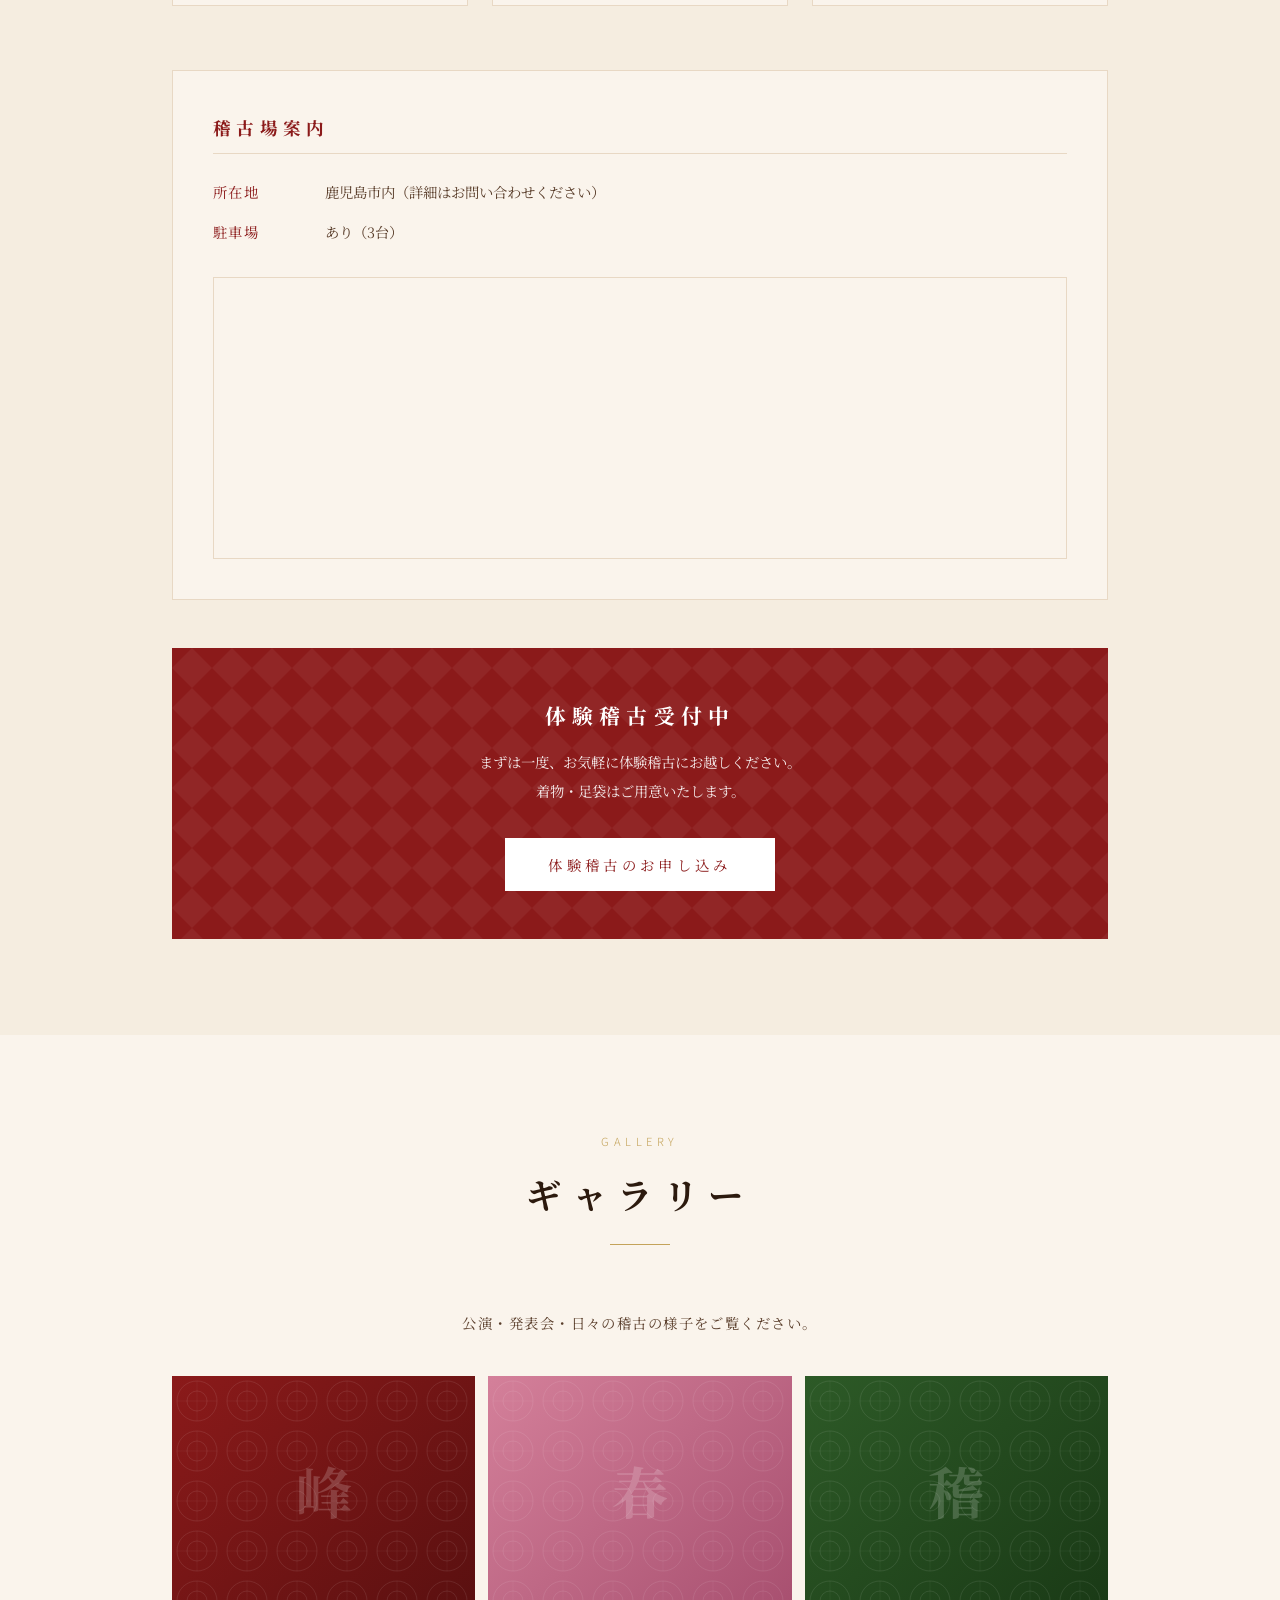
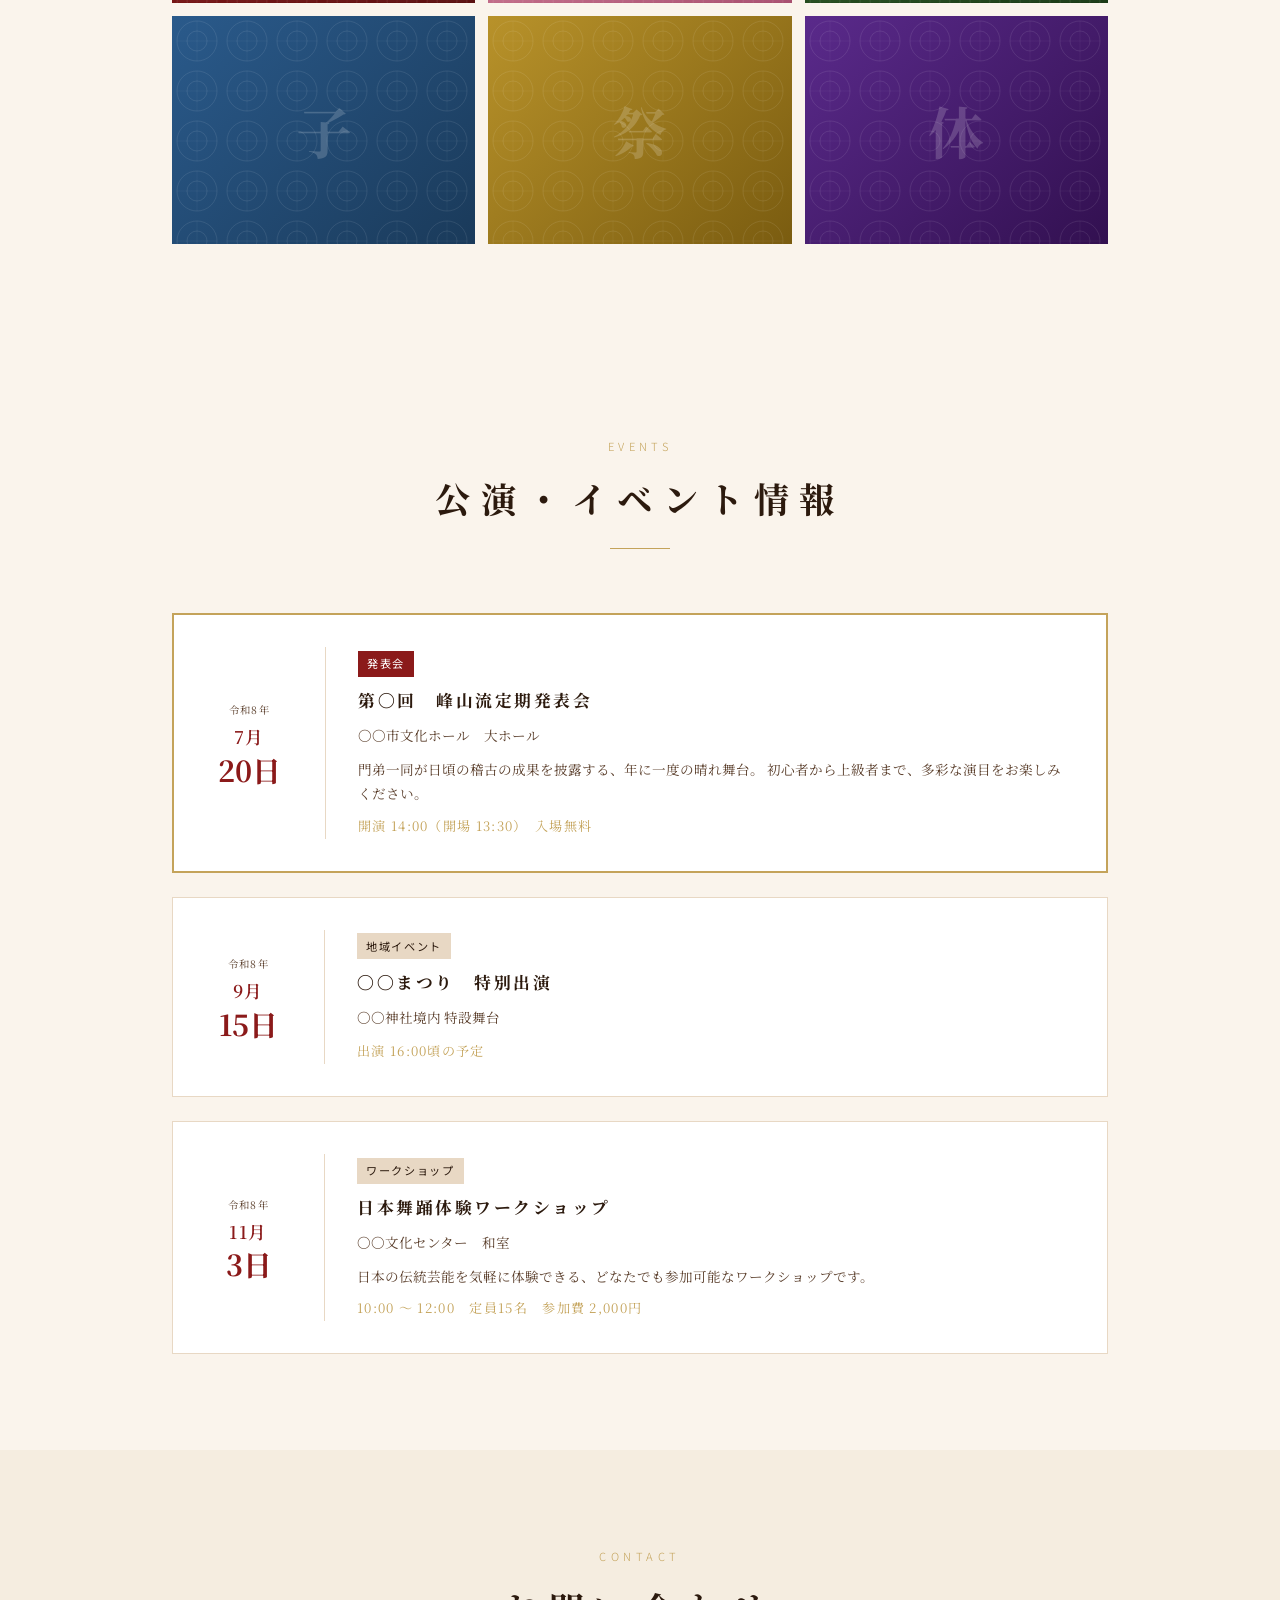
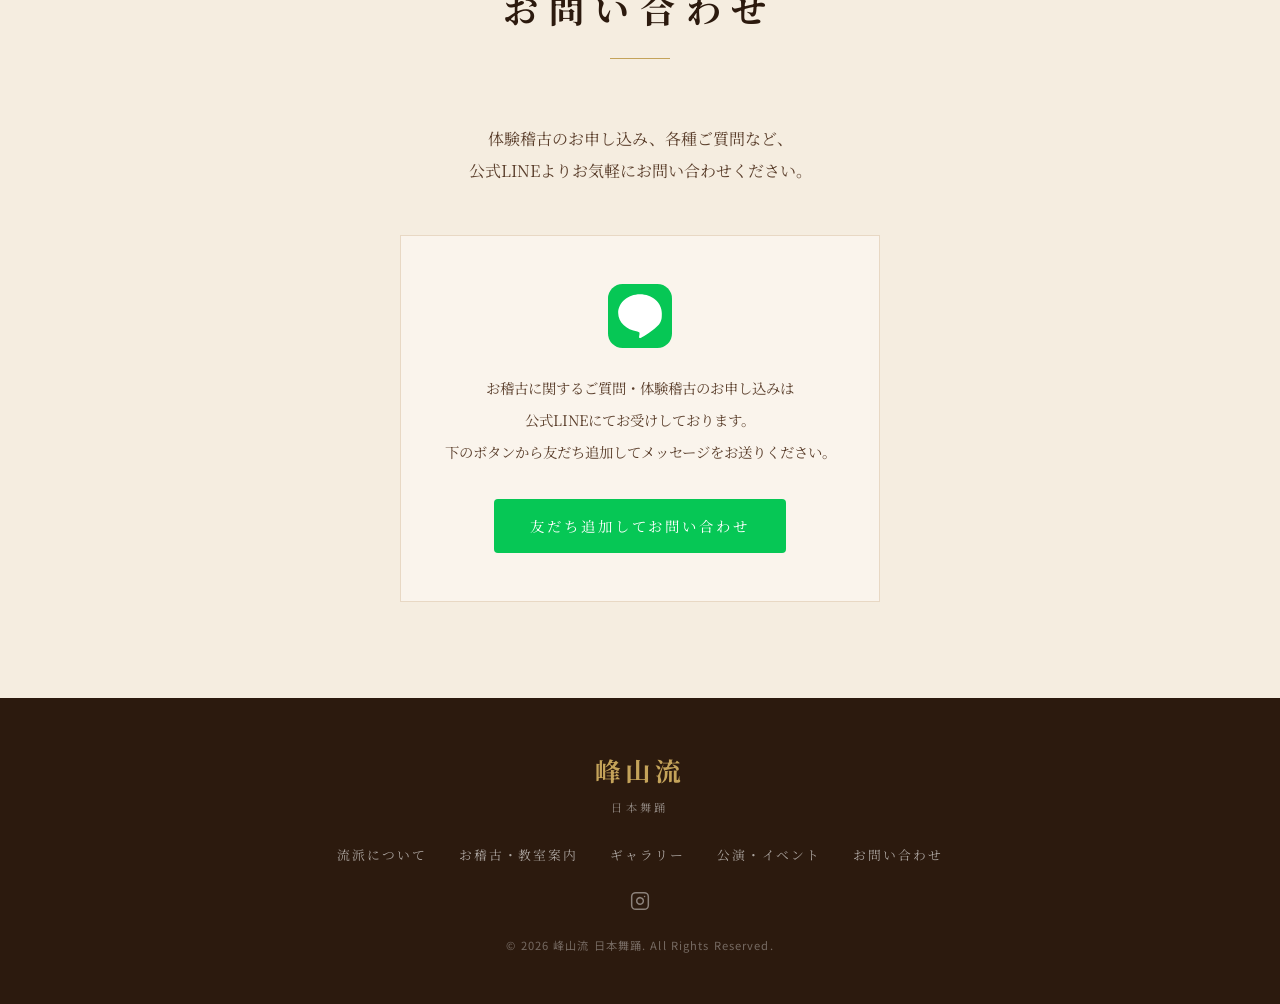
==== commit f7f35a36: "穰楓の名前表示を「二代目／峰山　穰楓」に修正" ====
--- a/index.html
+++ b/index.html
@@ -107,8 +107,8 @@
           <div class="person-photo-wrap">
             <img class="person-photo" src="images/jofuu.jpg" alt="二代目峰山穰楓">
           </div>
-          <p class="person-badge">二代目峰山</p>
-          <p class="person-name">穰　楓</p>
+          <p class="person-badge">二　代　目</p>
+          <p class="person-name">峰山　穰楓</p>
           <p class="person-kana">（ほうざん　じょうふう）</p>
         </div>
       </div>
--- a/style.css
+++ b/style.css
@@ -1274,6 +1274,31 @@
   transform: translateY(0);
 }
 
+/* ===== 桜の花びら ===== */
+#sakura-container {
+  position: fixed;
+  inset: 0;
+  pointer-events: none;
+  z-index: 9998;
+  overflow: hidden;
+}
+
+.sakura-petal {
+  position: absolute;
+  top: -30px;
+  background: radial-gradient(ellipse at 40% 30%, #fff8f9 0%, #ffd6de 50%, #ffb7c5 100%);
+  border-radius: 150% 0 150% 0;
+  animation: sakuraFall linear forwards;
+}
+
+@keyframes sakuraFall {
+  0%   { transform: translateY(0)    rotate(0deg)   translateX(0);    opacity: 0.9; }
+  25%  { transform: translateY(25vh) rotate(180deg) translateX(60px); opacity: 0.85; }
+  50%  { transform: translateY(50vh) rotate(360deg) translateX(-40px); opacity: 0.75; }
+  75%  { transform: translateY(75vh) rotate(540deg) translateX(50px); opacity: 0.55; }
+  100% { transform: translateY(115vh) rotate(720deg) translateX(0);   opacity: 0.15; }
+}
+
 /* ===== レスポンシブ ===== */
 @media (max-width: 900px) {
   .person-grid {
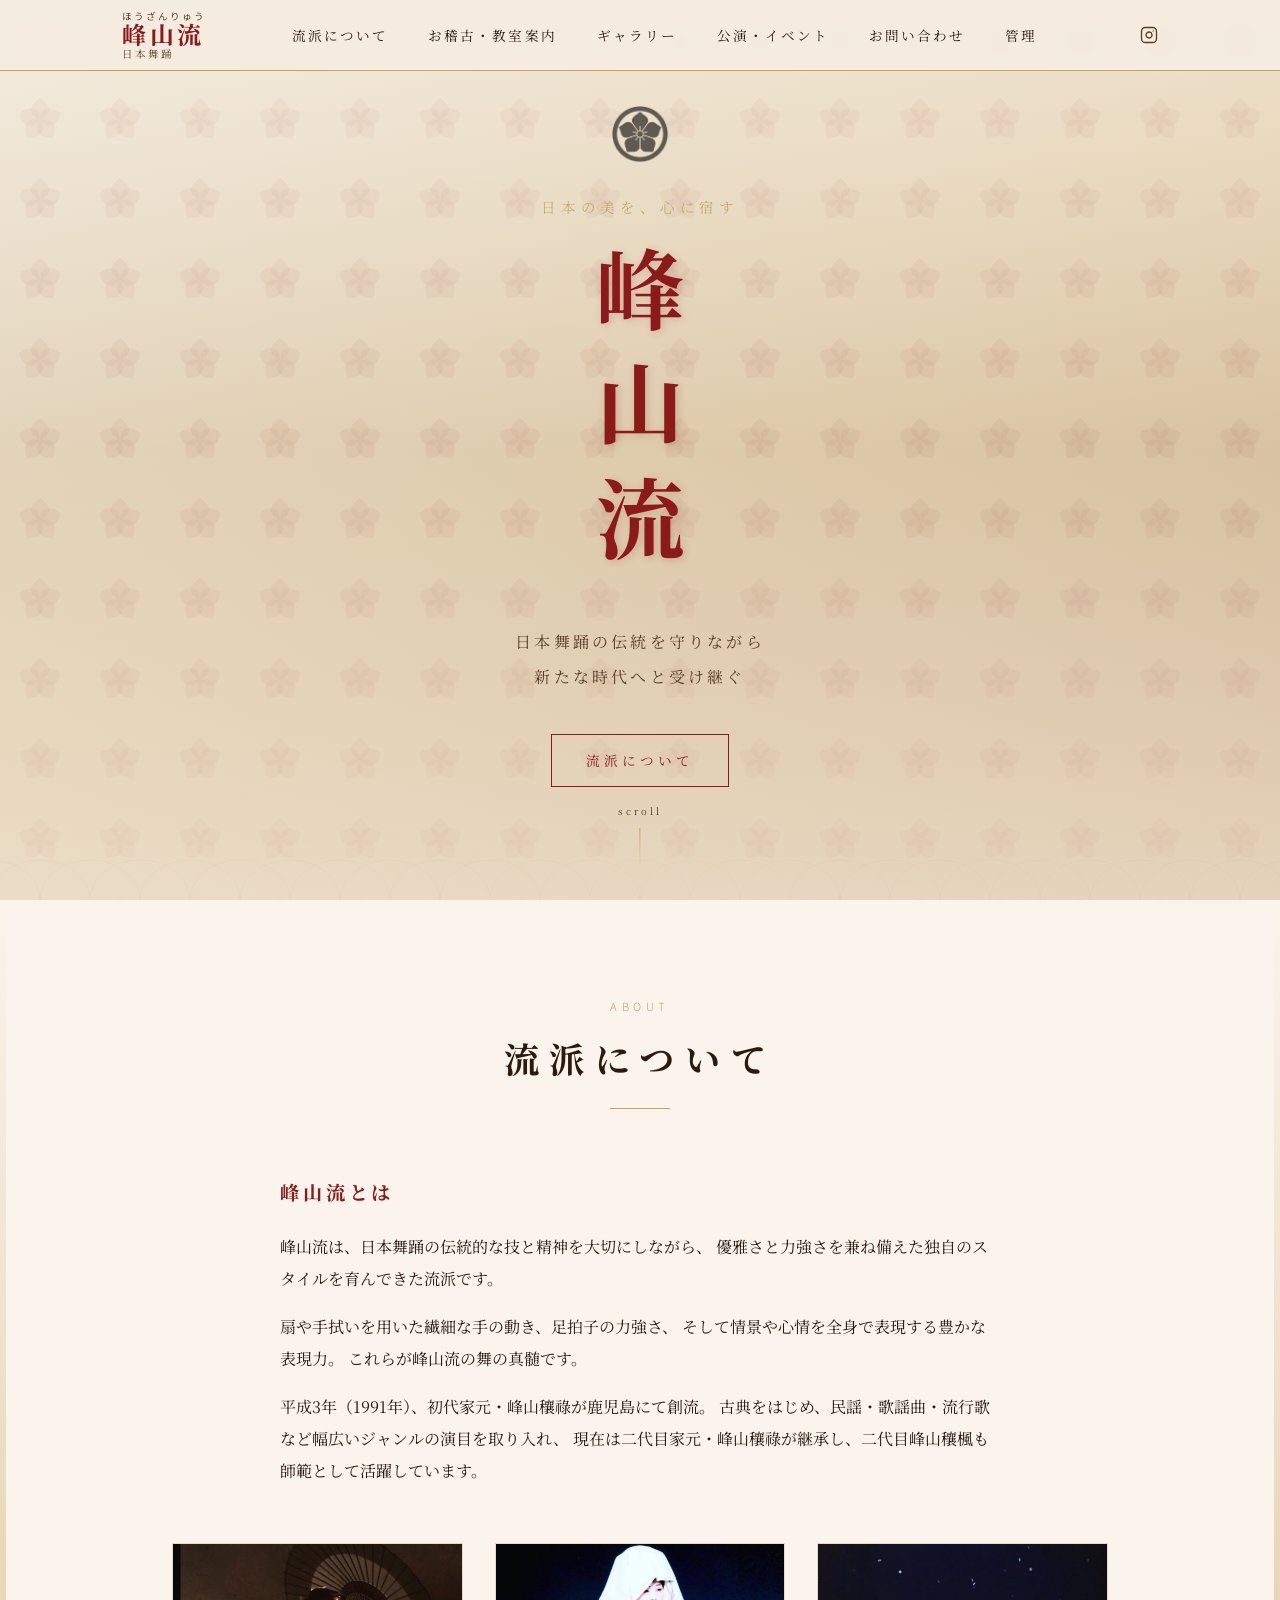
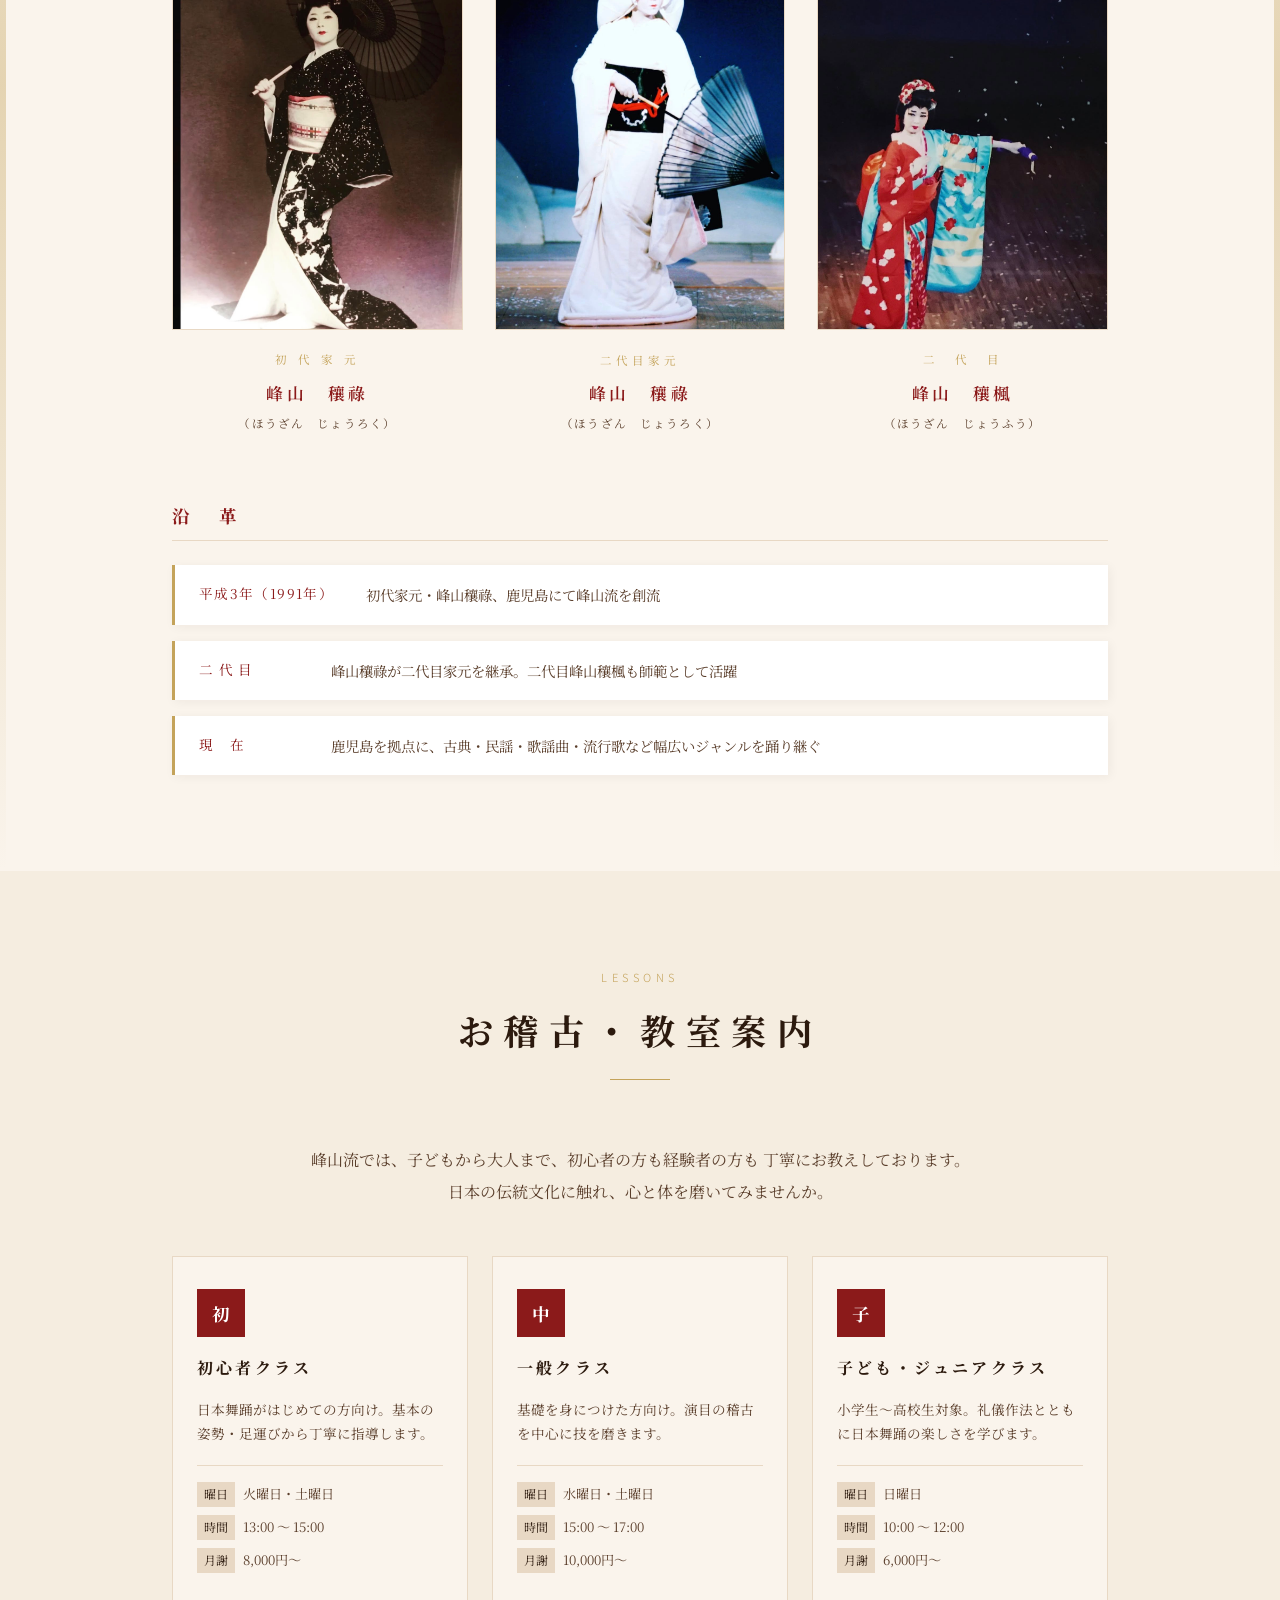
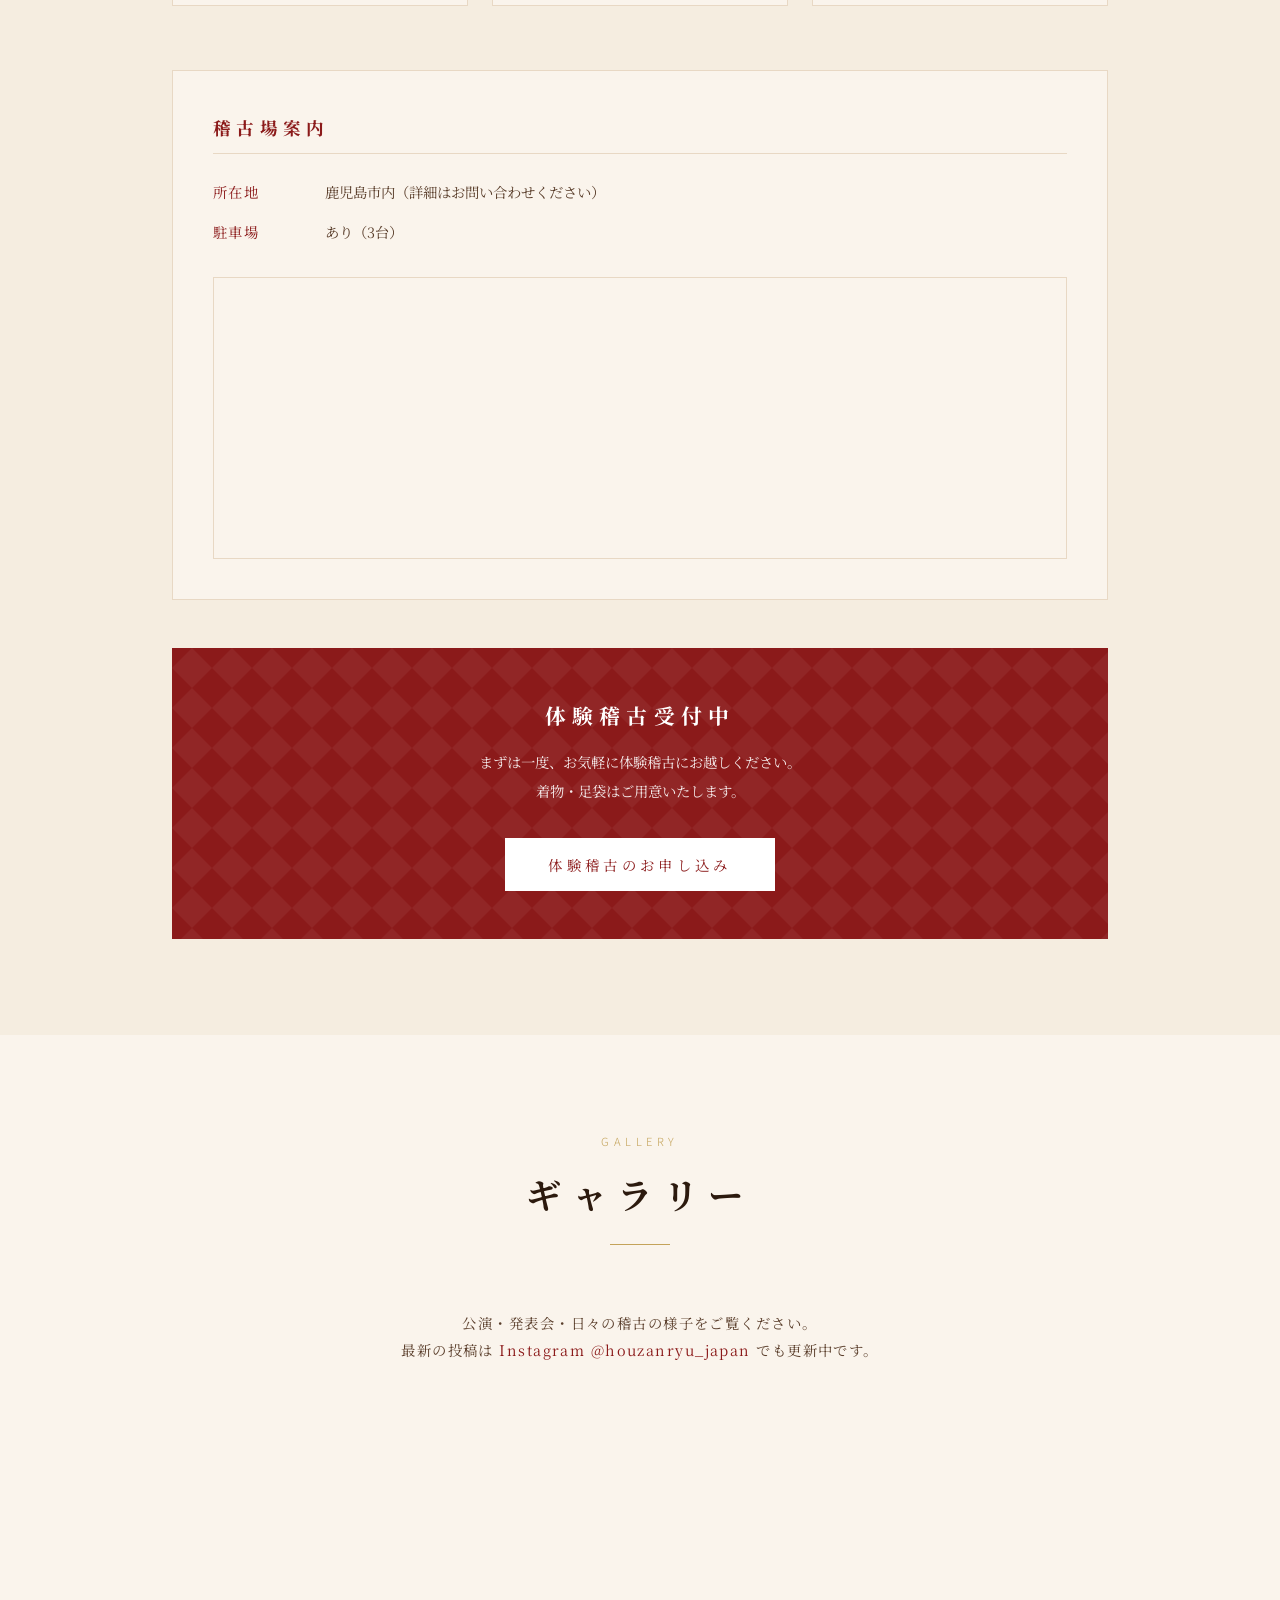
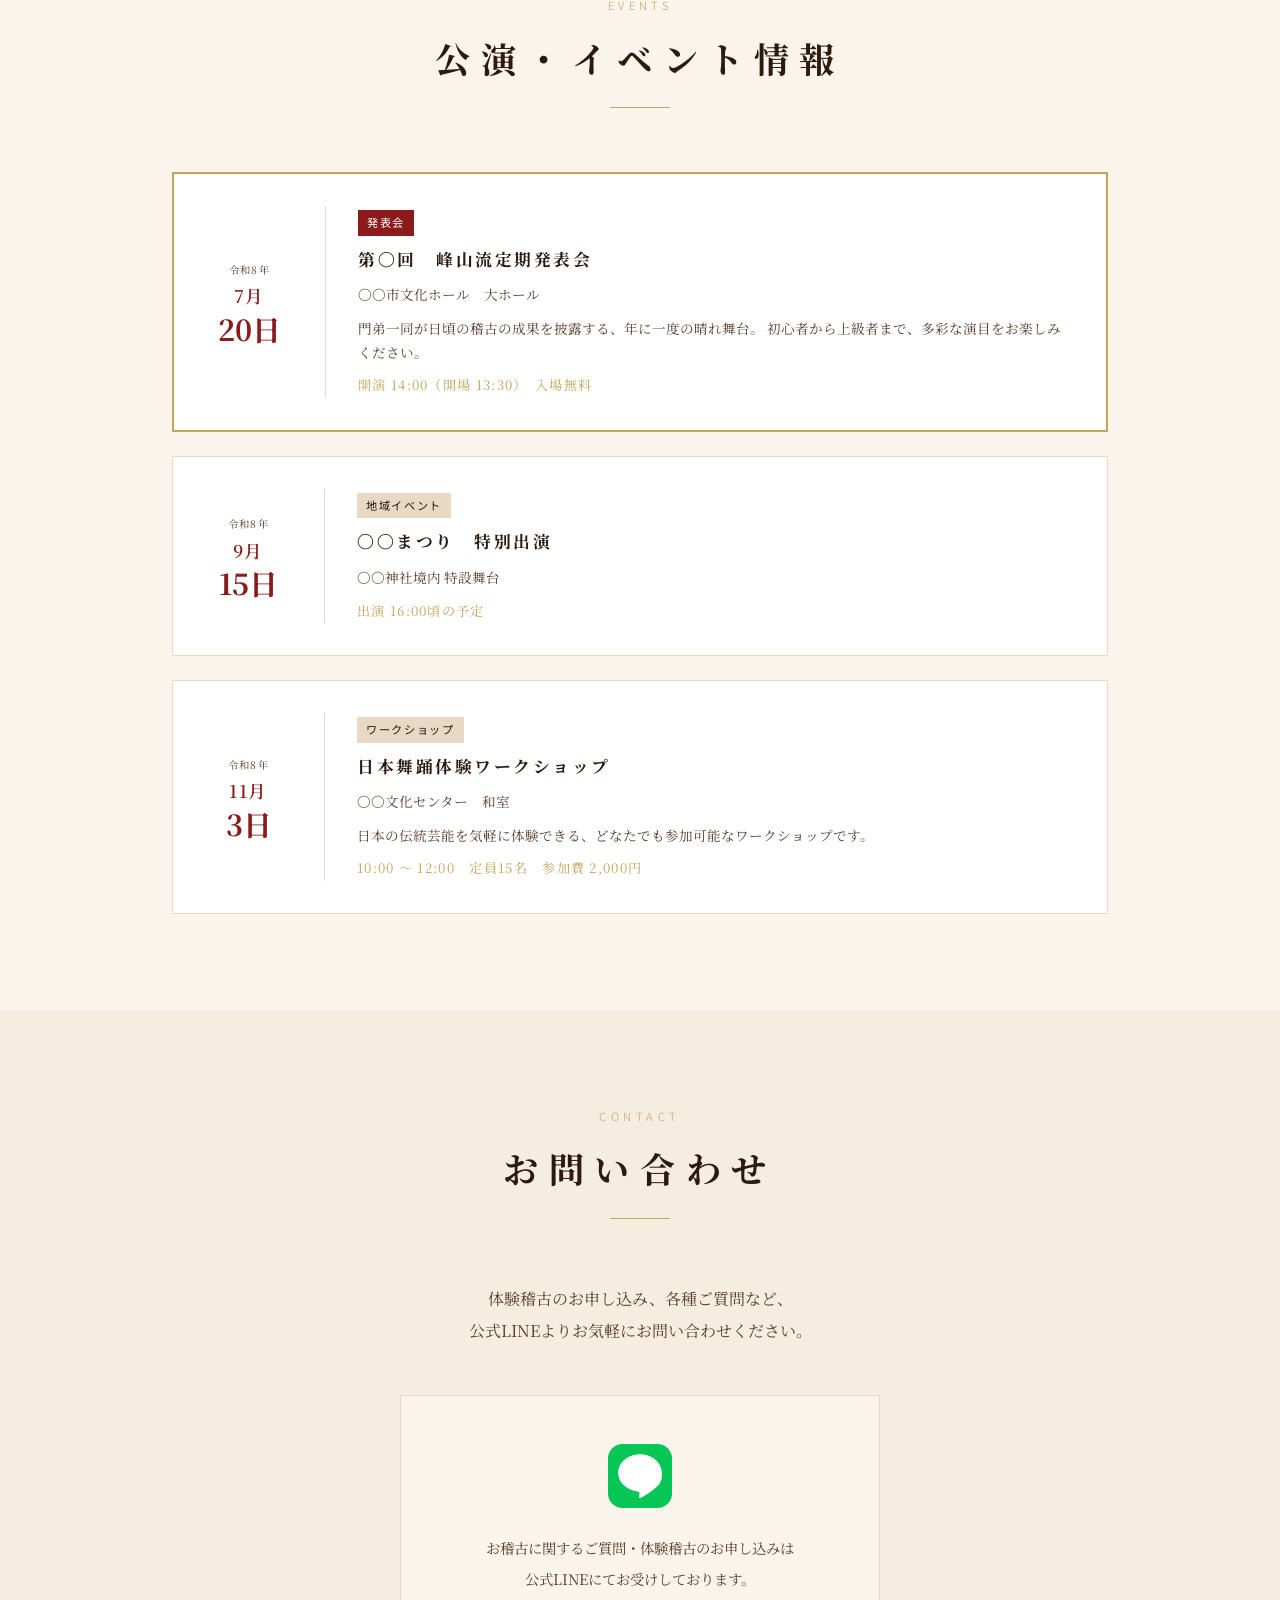
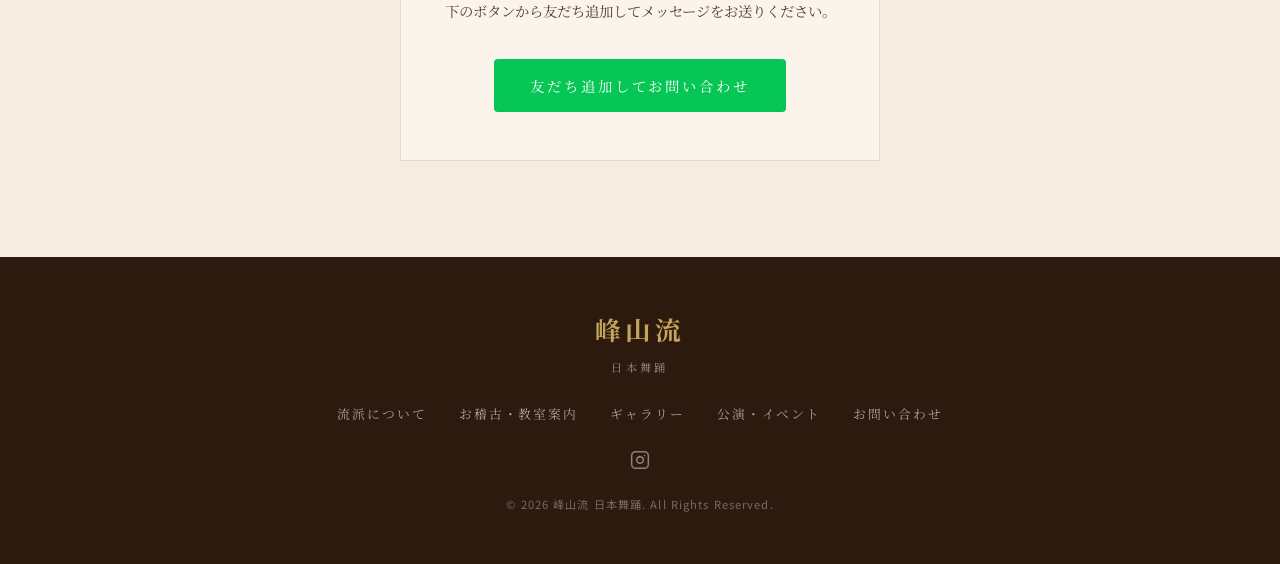
==== commit 653b247a: "ギャラリーをInstagram公式フィード（Elfsight）に差し替え Co-Authored-By: Claude Sonnet 4.6 <noreply@anthropic.com>" ====
--- a/index.html
+++ b/index.html
@@ -8,6 +8,7 @@
   <link rel="preconnect" href="https://fonts.gstatic.com" crossorigin>
   <link href="https://fonts.googleapis.com/css2?family=Noto+Serif+JP:wght@300;400;600;700&family=Noto+Sans+JP:wght@300;400&display=swap" rel="stylesheet">
   <link rel="stylesheet" href="style.css">
+  <script src="https://elfsightcdn.com/platform.js" async></script>
 </head>
 <body>
 
@@ -222,70 +223,9 @@
         <h2 class="section-title">ギャラリー</h2>
         <div class="section-line"></div>
       </div>
-      <p class="gallery-intro">公演・発表会・日々の稽古の様子をご覧ください。</p>
-      <div class="gallery-grid">
-
-        <div class="gallery-item" data-label="定期発表会" data-desc="門弟一同が日頃の成果を披露する、年に一度の晴れ舞台。">
-          <div class="gallery-thumb gt-1">
-            <span class="gallery-kana">峰</span>
-            <div class="gallery-overlay">
-              <span class="gallery-label">定期発表会</span>
-              <span class="gallery-plus">＋</span>
-            </div>
-          </div>
-        </div>
-
-        <div class="gallery-item" data-label="春の舞台" data-desc="春の訪れを祝う特別公演。桜吹雪の中で披露した「春の宴」。">
-          <div class="gallery-thumb gt-2">
-            <span class="gallery-kana">春</span>
-            <div class="gallery-overlay">
-              <span class="gallery-label">春の舞台</span>
-              <span class="gallery-plus">＋</span>
-            </div>
-          </div>
-        </div>
-
-        <div class="gallery-item" data-label="稽古風景" data-desc="日々の稽古の積み重ねが、舞台の美しさを生み出します。">
-          <div class="gallery-thumb gt-3">
-            <span class="gallery-kana">稽</span>
-            <div class="gallery-overlay">
-              <span class="gallery-label">稽古風景</span>
-              <span class="gallery-plus">＋</span>
-            </div>
-          </div>
-        </div>
-
-        <div class="gallery-item" data-label="子どもクラス" data-desc="小さな踊り手たちの成長を見守る、子どもクラスの様子。">
-          <div class="gallery-thumb gt-4">
-            <span class="gallery-kana">子</span>
-            <div class="gallery-overlay">
-              <span class="gallery-label">子どもクラス</span>
-              <span class="gallery-plus">＋</span>
-            </div>
-          </div>
-        </div>
-
-        <div class="gallery-item" data-label="祭礼出演" data-desc="地域の祭礼に出演し、伝統の舞を奉納する様子。">
-          <div class="gallery-thumb gt-5">
-            <span class="gallery-kana">祭</span>
-            <div class="gallery-overlay">
-              <span class="gallery-label">祭礼出演</span>
-              <span class="gallery-plus">＋</span>
-            </div>
-          </div>
-        </div>
-
-        <div class="gallery-item" data-label="体験ワークショップ" data-desc="どなたでも参加できる体験ワークショップ。気軽に日本舞踊に触れていただけます。">
-          <div class="gallery-thumb gt-6">
-            <span class="gallery-kana">体</span>
-            <div class="gallery-overlay">
-              <span class="gallery-label">体験ワークショップ</span>
-              <span class="gallery-plus">＋</span>
-            </div>
-          </div>
-        </div>
-
-      </div>
+      <p class="gallery-intro">公演・発表会・日々の稽古の様子をご覧ください。<br>最新の投稿は <a href="https://www.instagram.com/houzanryu_japan/" target="_blank" rel="noopener" style="color:var(--color-red);">Instagram @houzanryu_japan</a> でも更新中です。</p>
+      <!-- Elfsight Instagram Feed -->
+      <div class="elfsight-app-8e476105-8dec-424e-a8c8-c8a8cbae61ad" data-elfsight-app-lazy></div>
     </div>
   </section>
 
